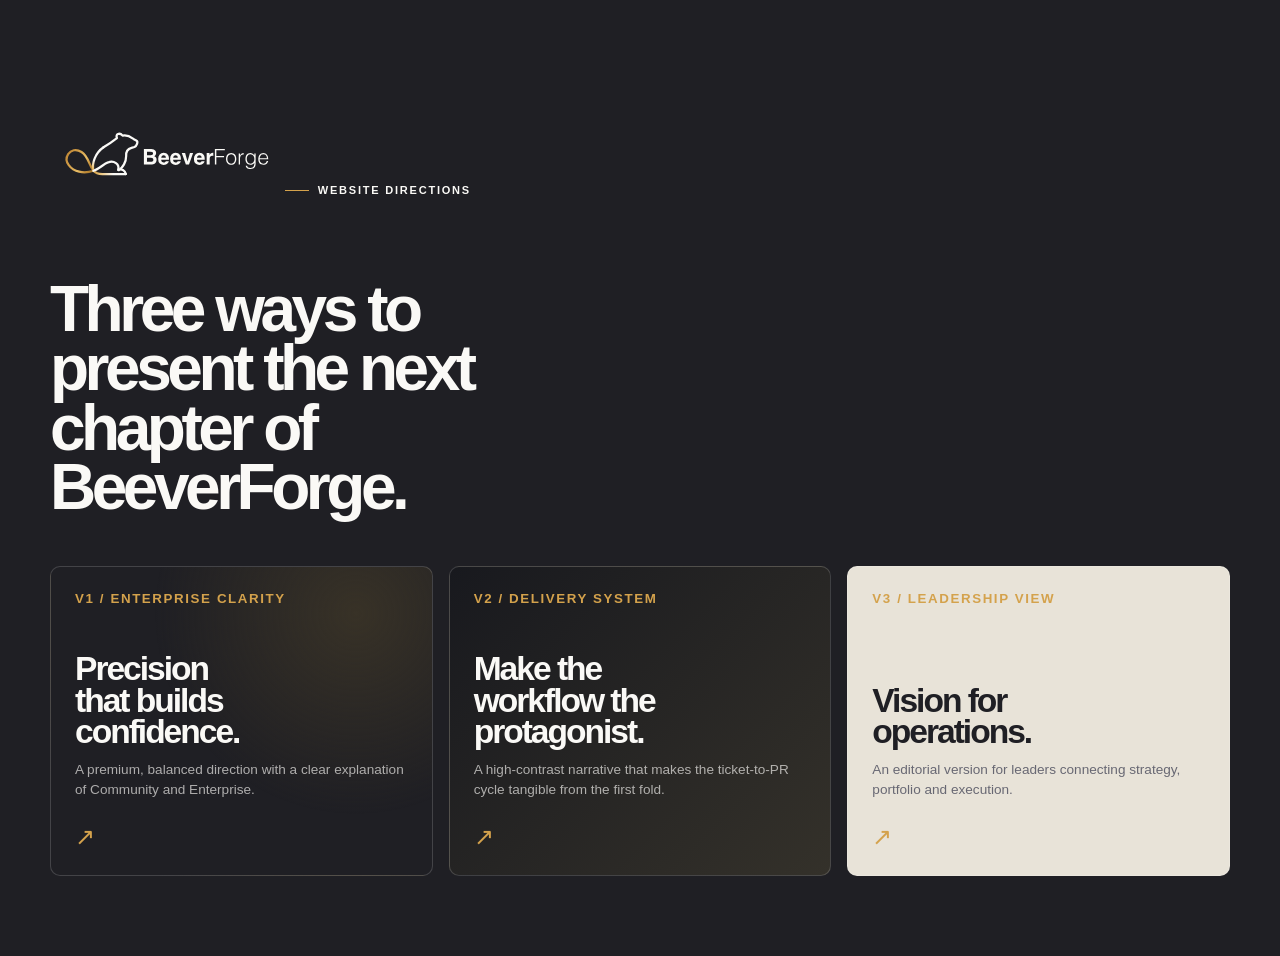
==== index.html @ a79e1b08 "Launch BeeverForge website concepts" ====
<!doctype html>
<html lang="en">
  <head>
    <meta charset="utf-8"><meta name="viewport" content="width=device-width, initial-scale=1">
    <meta name="theme-color" content="#1f1f24"><meta name="description" content="Three website directions for BeeverForge.">
    <meta name="robots" content="noindex,nofollow"><link rel="icon" href="/assets/favicon.svg" type="image/svg+xml"><title>BeeverForge — Website concepts</title><link rel="stylesheet" href="/assets/site.css">
  </head>
  <body class="selector-page"><main class="shell selector-hero"><a class="brand" href="/" aria-label="BeeverForge"><img src="/assets/logo-dark.svg" alt="BeeverForge"></a><p class="eyebrow" style="margin-top:4.5rem">Website directions</p><h1>Three ways to present the next chapter of BeeverForge.</h1><div class="concept-grid"><a class="concept-card one" href="/v1/"><small>V1 / Enterprise clarity</small><h2>Precision that builds confidence.</h2><p>A premium, balanced direction with a clear explanation of Community and Enterprise.</p><span class="card-arrow">↗</span></a><a class="concept-card two" href="/v2/"><small>V2 / Delivery system</small><h2>Make the workflow the protagonist.</h2><p>A high-contrast narrative that makes the ticket-to-PR cycle tangible from the first fold.</p><span class="card-arrow">↗</span></a><a class="concept-card three" href="/v3/"><small>V3 / Leadership view</small><h2>Vision for operations.</h2><p>An editorial version for leaders connecting strategy, portfolio and execution.</p><span class="card-arrow">↗</span></a></div></main></body>
</html>
---- assets/site.css ----
:root {
  --ink: #1f1f24;
  --ink-2: #292a30;
  --paper: #faf9f6;
  --muted: #686873;
  --gold: #d4a24c;
  --gold-bright: #efb84f;
  --line: rgba(31, 31, 36, .13);
  --line-dark: rgba(250, 249, 246, .16);
  --shadow: 0 22px 52px rgba(25, 24, 28, .12);
  --max: 1180px;
}

* { box-sizing: border-box; }
html { scroll-behavior: smooth; }
body {
  margin: 0;
  color: var(--ink);
  background: var(--paper);
  font-family: "Helvetica Neue", Helvetica, Arial, sans-serif;
  -webkit-font-smoothing: antialiased;
}
a { color: inherit; text-decoration: none; }
button { font: inherit; }
img { max-width: 100%; }
.skip { position: fixed; left: 1rem; top: -5rem; z-index: 100; padding: .7rem 1rem; background: var(--paper); color: var(--ink); border-radius: 0 0 .4rem .4rem; }
.skip:focus { top: 0; }
.shell { width: min(var(--max), calc(100% - 48px)); margin: 0 auto; }
.eyebrow { display: inline-flex; align-items: center; gap: .55rem; margin: 0 0 1.15rem; color: currentColor; font-size: .69rem; font-weight: 700; letter-spacing: .16em; line-height: 1.2; text-transform: uppercase; }
.eyebrow::before { width: 24px; height: 1px; background: var(--gold); content: ""; }
.headline { max-width: 13ch; margin: 0; font-size: clamp(2.5rem, 5.6vw, 5.7rem); font-weight: 700; letter-spacing: -.07em; line-height: .92; }
.headline .gold { color: var(--gold); }
.lede { max-width: 59ch; margin: 1.55rem 0 0; color: var(--muted); font-size: clamp(1rem, 1.3vw, 1.15rem); line-height: 1.65; }
.dark .lede, .dark .muted { color: rgba(250,249,246,.68); }
.section { padding: clamp(5rem, 10vw, 9rem) 0; }
.section-head { display: grid; grid-template-columns: minmax(0, .8fr) minmax(260px, .5fr); align-items: end; gap: 2rem; margin-bottom: 3.5rem; }
.section-title { max-width: 14ch; margin: 0; font-size: clamp(2rem, 4vw, 3.7rem); letter-spacing: -.055em; line-height: .99; }
.section-copy { margin: 0; color: var(--muted); font-size: 1.02rem; line-height: 1.6; }
.dark { color: var(--paper); background: var(--ink); }
.button-row { display: flex; flex-wrap: wrap; gap: .8rem; margin-top: 2rem; }
.button { display: inline-flex; align-items: center; justify-content: center; min-height: 48px; padding: .82rem 1.15rem; border: 1px solid transparent; border-radius: 6px; background: var(--gold); color: var(--ink); font-size: .88rem; font-weight: 700; transition: transform .2s ease, background .2s ease; }
.button:hover { background: var(--gold-bright); transform: translateY(-2px); }
.button.secondary { border-color: currentColor; background: transparent; color: inherit; }
.button.secondary:hover { background: rgba(250,249,246,.08); }
.button .arrow { margin-left: .8rem; font-size: 1.18rem; line-height: .8; }
.site-header { position: absolute; top: 0; left: 0; width: 100%; z-index: 10; padding: 1.35rem 0; }
.nav { display: flex; align-items: center; justify-content: space-between; gap: 1rem; }
.brand { display: inline-flex; align-items: center; min-width: 180px; }
.brand img { display: block; width: 188px; height: auto; }
.nav-links { display: flex; align-items: center; gap: 1.5rem; font-size: .83rem; font-weight: 600; }
.nav-links a { opacity: .78; }
.nav-links a:hover { opacity: 1; }
.nav-links .nav-cta { padding: .67rem .9rem; border: 1px solid currentColor; border-radius: 5px; opacity: 1; }
.nav-toggle { display: none; padding: .55rem; border: 0; background: transparent; color: inherit; }
.nav-toggle span { display: block; width: 24px; height: 1px; margin: 5px 0; background: currentColor; }
.footer { padding: 3.2rem 0 2rem; background: #17171b; color: var(--paper); }
.footer-top { display: grid; grid-template-columns: 1.2fr .8fr .8fr; gap: 2rem; padding-bottom: 3rem; border-bottom: 1px solid var(--line-dark); }
.footer .brand img { width: 205px; }
.footer p { max-width: 31ch; color: rgba(250,249,246,.63); font-size: .91rem; line-height: 1.55; }
.footer strong, .footer a { display: block; font-size: .8rem; }
.footer strong { margin-bottom: .85rem; color: var(--gold); letter-spacing: .12em; text-transform: uppercase; }
.footer a { margin-bottom: .6rem; color: rgba(250,249,246,.72); }
.footer-bottom { display: flex; justify-content: space-between; gap: 1rem; padding-top: 1.3rem; color: rgba(250,249,246,.48); font-size: .72rem; }

/* Version 1: an editorial, premium introduction */
.v1-hero { min-height: 760px; padding: 11.7rem 0 5rem; overflow: hidden; background: var(--ink); color: var(--paper); }
.v1-hero-grid { display: grid; grid-template-columns: 1.05fr .95fr; align-items: center; gap: 3rem; }
.v1-hero .lede { max-width: 49ch; }
.v1-hero-art { position: relative; min-height: 410px; }
.v1-orbit { position: absolute; right: -10%; bottom: -28%; width: 460px; height: 460px; border: 1px solid rgba(250,249,246,.16); border-radius: 50%; }
.v1-orbit::before, .v1-orbit::after { position: absolute; border: 1px solid rgba(250,249,246,.12); border-radius: 50%; content: ""; }
.v1-orbit::before { inset: 65px; }
.v1-orbit::after { inset: 138px; }
.v1-beaver { position: absolute; right: 9%; bottom: 0; width: 264px; filter: drop-shadow(0 22px 15px rgba(0,0,0,.24)); }
.v1-hero-card { position: absolute; left: 3%; bottom: 2.2rem; width: 215px; padding: 1rem; border: 1px solid rgba(250,249,246,.21); border-radius: 12px; background: rgba(255,255,255,.06); backdrop-filter: blur(14px); }
.v1-hero-card b { display: block; margin-bottom: .55rem; font-size: .72rem; letter-spacing: .12em; text-transform: uppercase; }
.v1-hero-card span { color: rgba(250,249,246,.69); font-size: .78rem; line-height: 1.45; }
.v1-proof { padding: 1.35rem 0; border-bottom: 1px solid var(--line); background: #f0ede7; }
.v1-proof-inner { display: grid; grid-template-columns: 1fr 1fr 1fr; gap: 2rem; }
.v1-proof span { color: #686873; font-size: .78rem; }
.v1-proof b { display: block; margin-top: .35rem; font-size: .95rem; }
.v1-architecture { display: grid; grid-template-columns: .9fr 1.1fr; gap: 4rem; align-items: center; }
.v1-frame { padding: clamp(1.3rem, 3vw, 2.3rem); border-radius: 14px; background: linear-gradient(145deg, #25262c, #18181c); box-shadow: var(--shadow); }
.v1-frame-head { display: flex; align-items: center; justify-content: space-between; padding-bottom: 1.15rem; border-bottom: 1px solid var(--line-dark); color: var(--paper); font-size: .73rem; }
.v1-dots { display: flex; gap: 5px; }
.v1-dots i { width: 7px; height: 7px; border-radius: 50%; background: #767680; }
.v1-dots i:first-child { background: var(--gold); }
.flow-list { display: grid; gap: .75rem; margin-top: 1.4rem; }
.flow-row { display: grid; grid-template-columns: 31px 1fr auto; gap: .75rem; align-items: center; padding: .8rem .7rem; border: 1px solid rgba(255,255,255,.1); border-radius: 7px; color: var(--paper); }
.flow-row .num { color: var(--gold); font-size: .7rem; font-weight: 700; }
.flow-row b { font-size: .82rem; }
.flow-row em { color: rgba(250,249,246,.55); font-size: .69rem; font-style: normal; }
.v1-notes { display: grid; gap: 1.6rem; }
.v1-note { padding-bottom: 1.5rem; border-bottom: 1px solid var(--line); }
.v1-note:last-child { border: 0; }
.v1-note b { display: block; margin-bottom: .4rem; font-size: 1.18rem; }
.v1-note p { margin: 0; color: var(--muted); font-size: .96rem; line-height: 1.55; }
.plan-grid { display: grid; grid-template-columns: 1fr 1fr; gap: 1rem; }
.plan { min-height: 390px; padding: 2rem; border: 1px solid var(--line); border-radius: 12px; background: var(--paper); }
.plan.enterprise { border-color: var(--gold); background: #f4efe5; }
.plan-label { display: flex; align-items: center; justify-content: space-between; margin-bottom: 4.5rem; color: var(--muted); font-size: .75rem; font-weight: 700; letter-spacing: .13em; text-transform: uppercase; }
.plan-label i { width: 9px; height: 9px; border-radius: 50%; background: var(--gold); }
.plan h3 { margin: 0; font-size: 2rem; letter-spacing: -.06em; }
.plan p { max-width: 33ch; color: var(--muted); font-size: .96rem; line-height: 1.55; }
.feature-list { display: grid; gap: .7rem; margin: 1.7rem 0 0; padding: 0; list-style: none; }
.feature-list li { display: flex; gap: .65rem; font-size: .88rem; line-height: 1.35; }
.feature-list li::before { color: var(--gold); content: "↗"; }

/* Version 2: a high-contrast delivery system */
.v2-page { background: #111216; color: #f7f5f0; }
.v2-page .site-header { background: rgba(17,18,22,.74); backdrop-filter: blur(12px); }
.v2-page .site-header .brand img { width: 180px; }
.v2-page .headline { max-width: 15ch; }
.v2-page .section-copy, .v2-page .lede { color: rgba(247,245,240,.66); }
.v2-hero { min-height: 830px; padding: 10.5rem 0 4rem; background: radial-gradient(circle at 77% 43%, #383227 0, #1a1a1c 26%, #111216 60%); overflow: hidden; }
.v2-hero-grid { display: grid; grid-template-columns: .92fr 1.08fr; align-items: center; gap: 3rem; }
.v2-hero h1 { font-size: clamp(3rem, 6.3vw, 6.6rem); }
.v2-console { position: relative; min-height: 466px; padding: 1rem; border: 1px solid rgba(255,255,255,.16); border-radius: 13px; background: #191a1f; box-shadow: 0 30px 70px rgba(0,0,0,.38); transform: perspective(1000px) rotateY(-6deg) rotateX(3deg); }
.v2-console::before { position: absolute; inset: -1px; border-radius: 13px; background: linear-gradient(135deg, rgba(212,162,76,.65), transparent 24%, transparent 70%, rgba(255,255,255,.18)); pointer-events: none; content: ""; }
.console-top { display: flex; align-items: center; justify-content: space-between; min-height: 36px; padding: 0 .35rem .7rem; border-bottom: 1px solid rgba(255,255,255,.1); color: rgba(247,245,240,.64); font-family: ui-monospace, SFMono-Regular, Menlo, monospace; font-size: .63rem; }
.console-grid { display: grid; grid-template-columns: 1.14fr .86fr; gap: .8rem; margin-top: .85rem; }
.console-ticket, .console-run, .console-review { border: 1px solid rgba(255,255,255,.1); border-radius: 8px; background: rgba(255,255,255,.025); }
.console-ticket { padding: 1.1rem; }
.console-kicker { color: var(--gold); font-size: .62rem; letter-spacing: .13em; text-transform: uppercase; }
.console-ticket h3 { margin: .65rem 0 .65rem; font-size: 1rem; letter-spacing: -.03em; }
.console-ticket p { margin: 0; color: rgba(247,245,240,.57); font-size: .69rem; line-height: 1.5; }
.console-lines { display: grid; gap: .5rem; margin-top: 1.2rem; }
.console-lines i { height: 5px; border-radius: 3px; background: rgba(255,255,255,.11); }
.console-lines i:nth-child(2) { width: 76%; }.console-lines i:nth-child(3) { width: 89%; }.console-lines i:nth-child(4) { width: 58%; }
.console-run { display: grid; gap: .6rem; padding: .85rem; }
.run-step { display: grid; grid-template-columns: 10px 1fr; gap: .55rem; align-items: center; color: rgba(247,245,240,.75); font-size: .66rem; }
.run-step i { width: 8px; height: 8px; border: 1px solid var(--gold); border-radius: 50%; }
.run-step.done i { background: var(--gold); }
.console-review { grid-column: 1 / -1; display: flex; justify-content: space-between; gap: 1rem; padding: .75rem .9rem; font-size: .67rem; }
.console-review b { color: var(--gold); }
.v2-strip { padding: 1.1rem 0; border-top: 1px solid rgba(255,255,255,.14); border-bottom: 1px solid rgba(255,255,255,.14); overflow: hidden; white-space: nowrap; }
.v2-strip-track { display: flex; gap: 3rem; color: rgba(247,245,240,.69); font-size: .75rem; font-weight: 700; letter-spacing: .12em; text-transform: uppercase; }
.v2-strip-track span::before { margin-right: 1rem; color: var(--gold); content: "✦"; }
.v2-flow { background: #f3f0e9; color: var(--ink); }
.v2-flow .section-copy { color: var(--muted); }
.v2-path { display: grid; grid-template-columns: repeat(5, 1fr); gap: .7rem; align-items: stretch; }
.v2-stage { position: relative; min-height: 205px; padding: 1.2rem; border-radius: 10px; background: #fffdf9; box-shadow: 0 10px 25px rgba(32,31,36,.07); }
.v2-stage:not(:last-child)::after { position: absolute; top: 50%; right: -13px; z-index: 2; color: var(--gold); content: "→"; font-size: 1.25rem; }
.stage-no { color: var(--gold); font-size: .7rem; font-weight: 700; letter-spacing: .1em; }
.v2-stage h3 { margin: 2rem 0 .65rem; font-size: 1.1rem; letter-spacing: -.035em; }
.v2-stage p { margin: 0; color: var(--muted); font-size: .78rem; line-height: 1.52; }
.v2-principles { border-top: 1px solid rgba(255,255,255,.15); }
.v2-principle-grid { display: grid; grid-template-columns: repeat(3, 1fr); gap: 1px; border: 1px solid rgba(255,255,255,.15); background: rgba(255,255,255,.15); }
.v2-principle { min-height: 275px; padding: 1.7rem; background: #111216; }
.v2-principle span { display: inline-flex; align-items: center; justify-content: center; width: 34px; height: 34px; border: 1px solid var(--gold); border-radius: 50%; color: var(--gold); font-size: .8rem; }
.v2-principle h3 { margin: 2.6rem 0 .65rem; font-size: 1.35rem; letter-spacing: -.04em; }
.v2-principle p { margin: 0; color: rgba(247,245,240,.62); font-size: .88rem; line-height: 1.55; }
.v2-enterprise { background: linear-gradient(110deg, #d6a651, #efc46f); color: var(--ink); }
.enterprise-block { display: grid; grid-template-columns: .83fr 1.17fr; gap: 3rem; align-items: center; }
.enterprise-block .lede { color: rgba(31,31,36,.72); }
.enterprise-matrix { display: grid; grid-template-columns: 1fr 1fr; gap: 1px; border: 1px solid rgba(31,31,36,.2); background: rgba(31,31,36,.2); }
.enterprise-matrix div { min-height: 120px; padding: 1.1rem; background: rgba(250,249,246,.18); }
.enterprise-matrix b { display: block; margin-bottom: .4rem; font-size: .95rem; }
.enterprise-matrix span { font-size: .77rem; line-height: 1.4; }

/* Version 3: operational leadership and portfolio clarity */
.v3-page { background: #faf9f6; }
.v3-page .site-header { color: var(--ink); }
.v3-page .site-header .brand img { width: 184px; }
.v3-hero { position: relative; min-height: 760px; padding: 12rem 0 4rem; overflow: hidden; background: #e8e3d8; }
.v3-hero::before { position: absolute; top: -340px; right: -210px; width: 750px; height: 750px; border: 1px solid rgba(31,31,36,.13); border-radius: 50%; content: ""; }
.v3-hero::after { position: absolute; top: -170px; right: -40px; width: 430px; height: 430px; border: 1px solid rgba(31,31,36,.14); border-radius: 50%; content: ""; }
.v3-hero-grid { position: relative; z-index: 1; display: grid; grid-template-columns: 1fr .85fr; gap: 4rem; align-items: end; }
.v3-hero h1 { max-width: 12ch; font-size: clamp(3rem, 6vw, 6.2rem); }
.v3-mark { position: relative; min-height: 350px; }
.v3-mark img { position: absolute; right: 4%; bottom: 1rem; width: 335px; opacity: .95; }
.v3-note { position: absolute; bottom: 0; left: 0; width: 200px; padding: 1rem; border-left: 2px solid var(--gold); background: rgba(250,249,246,.72); color: var(--muted); font-size: .77rem; line-height: 1.45; }
.v3-scorebar { display: grid; grid-template-columns: repeat(4, 1fr); gap: 1px; margin-top: 5rem; border: 1px solid var(--line); background: var(--line); }
.score { min-height: 95px; padding: 1.1rem 1.2rem; background: #faf9f6; }
.score b { display: block; font-size: .76rem; letter-spacing: .09em; text-transform: uppercase; }
.score span { display: block; margin-top: .75rem; color: var(--muted); font-size: .76rem; }
.v3-intro { display: grid; grid-template-columns: .82fr 1.18fr; gap: 5rem; align-items: start; }
.v3-side { position: sticky; top: 1.5rem; }
.v3-side h2 { margin: 0; font-size: clamp(2.1rem, 3.8vw, 3.7rem); letter-spacing: -.06em; line-height: .96; }
.v3-tiles { display: grid; gap: 1rem; }
.v3-tile { display: grid; grid-template-columns: 52px 1fr; gap: 1.1rem; padding: 1.45rem 0; border-top: 1px solid var(--line); }
.v3-tile:first-child { border-top-color: var(--gold); }
.tile-index { color: var(--gold); font-size: .77rem; font-weight: 700; letter-spacing: .12em; }
.v3-tile h3 { margin: 0 0 .5rem; font-size: 1.35rem; letter-spacing: -.04em; }
.v3-tile p { margin: 0; color: var(--muted); font-size: .93rem; line-height: 1.55; }
.v3-control { background: #1f1f24; color: var(--paper); }
.v3-control .section-copy { color: rgba(250,249,246,.64); }
.control-layout { display: grid; grid-template-columns: .9fr 1.1fr; gap: 3rem; align-items: center; }
.control-board { padding: 1rem; border: 1px solid rgba(250,249,246,.15); border-radius: 13px; background: #282930; }
.board-header { display: flex; align-items: center; justify-content: space-between; padding: .55rem .55rem 1rem; color: rgba(250,249,246,.64); font-size: .69rem; }
.board-columns { display: grid; grid-template-columns: repeat(3, 1fr); gap: .65rem; }
.board-column { min-height: 215px; padding: .65rem; border-radius: 7px; background: #202126; }
.board-column b { display: block; margin-bottom: .8rem; color: rgba(250,249,246,.62); font-size: .64rem; letter-spacing: .07em; text-transform: uppercase; }
.board-card { margin-bottom: .55rem; padding: .65rem; border-left: 2px solid #777780; border-radius: 4px; background: #303139; font-size: .66rem; line-height: 1.35; }
.board-card.gold { border-left-color: var(--gold); }
.board-card span { display: block; margin-top: .5rem; color: rgba(250,249,246,.55); font-size: .59rem; }
.v3-roadmap { display: grid; grid-template-columns: 1fr 1fr; gap: 1rem; }
.road-card { padding: 1.9rem; border: 1px solid var(--line); border-radius: 10px; }
.road-card.emphasis { border-color: var(--gold); background: #f4efe5; }
.road-card .eyebrow { margin-bottom: 2.5rem; }
.road-card h3 { max-width: 12ch; margin: 0; font-size: 2.1rem; letter-spacing: -.06em; line-height: .98; }
.road-card p { max-width: 34ch; color: var(--muted); font-size: .93rem; line-height: 1.55; }
.road-card ul { display: grid; gap: .65rem; margin: 1.6rem 0 0; padding: 0; list-style: none; }
.road-card li { font-size: .86rem; }
.road-card li::before { margin-right: .55rem; color: var(--gold); content: "—"; }
.concept-nav { position: fixed; right: 18px; bottom: 18px; z-index: 20; display: flex; gap: .4rem; padding: .35rem; border: 1px solid rgba(31,31,36,.15); border-radius: 99px; background: rgba(250,249,246,.92); box-shadow: 0 8px 25px rgba(31,31,36,.14); backdrop-filter: blur(10px); }
.concept-nav a { padding: .42rem .62rem; border-radius: 99px; color: var(--muted); font-size: .68rem; font-weight: 700; }
.concept-nav a.current { background: var(--ink); color: var(--paper); }

/* Landing selector */
.selector-page { min-height: 100vh; background: var(--ink); color: var(--paper); }
.selector-hero { padding: 7rem 0 5rem; }
.selector-hero .brand img { width: 235px; }
.selector-hero h1 { max-width: 15ch; margin: 4rem 0 0; font-size: clamp(2.5rem, 5vw, 5.4rem); letter-spacing: -.07em; line-height: .93; }
.concept-grid { display: grid; grid-template-columns: repeat(3, 1fr); gap: 1rem; margin-top: 3rem; }
.concept-card { position: relative; display: flex; flex-direction: column; min-height: 310px; padding: 1.5rem; overflow: hidden; border: 1px solid rgba(250,249,246,.17); border-radius: 10px; transition: transform .2s ease, border-color .2s ease; }
.concept-card:hover { border-color: var(--gold); transform: translateY(-5px); }
.concept-card small { color: var(--gold); font-weight: 700; letter-spacing: .12em; text-transform: uppercase; }
.concept-card h2 { max-width: 10ch; margin: auto 0 .7rem; font-size: 2.1rem; letter-spacing: -.06em; line-height: .95; }
.concept-card p { margin: 0; color: rgba(250,249,246,.65); font-size: .85rem; line-height: 1.5; }
.concept-card .card-arrow { margin-top: 1.4rem; color: var(--gold); font-size: 1.5rem; }
.concept-card.one { background: radial-gradient(circle at 80% 15%, #383227, transparent 50%); }.concept-card.two { background: linear-gradient(135deg, #18191e, #34312a); }.concept-card.three { color: var(--ink); background: #e8e3d8; }.concept-card.three p { color: var(--muted); }

@media (max-width: 840px) {
  .shell { width: min(var(--max), calc(100% - 32px)); }
  .site-header { padding: 1rem 0; }
  .brand img { width: 164px; }
  .nav-toggle { display: block; }
  .nav-links { position: absolute; top: 100%; right: 16px; left: 16px; display: none; align-items: stretch; flex-direction: column; gap: .2rem; padding: .8rem; border: 1px solid var(--line); border-radius: 8px; background: var(--paper); color: var(--ink); box-shadow: var(--shadow); }
  .nav-links.open { display: flex; }
  .nav-links a { padding: .65rem; }
  .nav-links .nav-cta { border: 0; background: var(--gold); }
  .section-head, .v1-hero-grid, .v1-architecture, .enterprise-block, .control-layout, .v3-hero-grid, .v3-intro { grid-template-columns: 1fr; }
  .section-head { gap: 1.3rem; margin-bottom: 2.4rem; }
  .v1-hero, .v2-hero, .v3-hero { min-height: auto; padding-top: 8.5rem; }
  .v1-hero-art { min-height: 310px; }.v1-beaver { width: 220px; }.v1-orbit { width: 330px; height: 330px; }
  .v1-proof-inner { grid-template-columns: 1fr; gap: .75rem; }
  .plan-grid, .v3-roadmap { grid-template-columns: 1fr; }
  .v2-console { transform: none; }.v2-hero-grid { grid-template-columns: 1fr; }.v2-path { grid-template-columns: 1fr; }.v2-stage { min-height: auto; }.v2-stage:not(:last-child)::after { top: auto; right: auto; bottom: -17px; left: 50%; transform: rotate(90deg); }.v2-principle-grid { grid-template-columns: 1fr; }
  .v3-scorebar { grid-template-columns: 1fr 1fr; margin-top: 3rem; }.v3-mark { min-height: 275px; }.v3-mark img { width: 250px; }.v3-side { position: static; }
  .footer-top { grid-template-columns: 1fr 1fr; }.footer-top > :first-child { grid-column: 1 / -1; }.concept-grid { grid-template-columns: 1fr; }
}
@media (max-width: 520px) {
  .headline { font-size: 2.5rem; }.section { padding: 4.5rem 0; }.button-row { flex-direction: column; }.button { width: 100%; }.v1-hero-card { left: 0; width: 190px; }.console-grid { grid-template-columns: 1fr; }.console-review { grid-column: auto; }.enterprise-matrix, .board-columns { grid-template-columns: 1fr; }.v3-scorebar { grid-template-columns: 1fr; }.v3-mark { min-height: 225px; }.footer-top { grid-template-columns: 1fr; }.footer-top > :first-child { grid-column: auto; }.footer-bottom { flex-direction: column; }.concept-nav { right: 10px; bottom: 10px; }
}
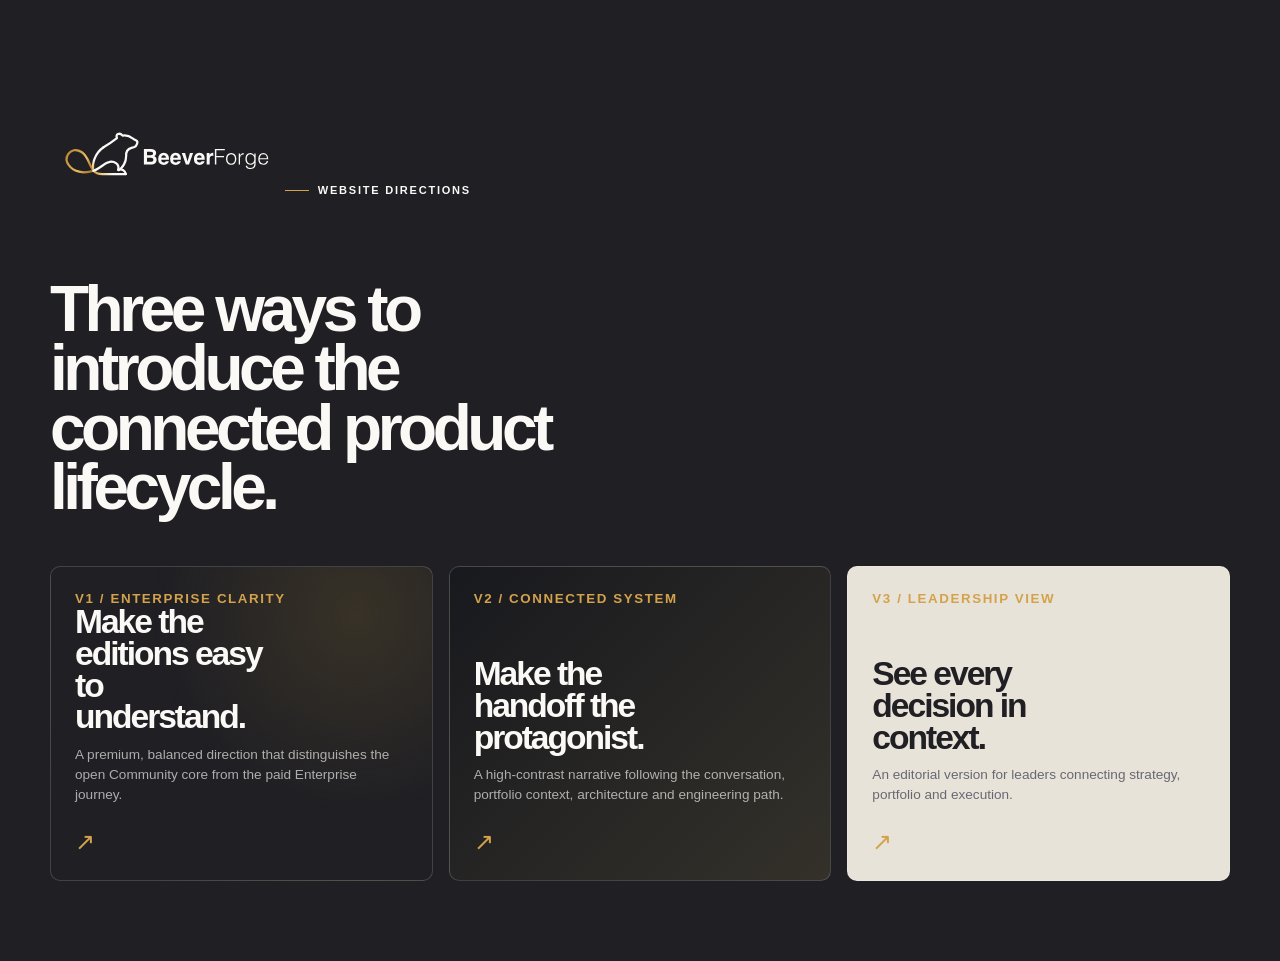
==== commit 441dea83: "Clarify Enterprise journey and add contact form" ====
--- a/index.html
+++ b/index.html
@@ -5,5 +5,5 @@
     <meta name="theme-color" content="#1f1f24"><meta name="description" content="Three website directions for BeeverForge.">
     <meta name="robots" content="noindex,nofollow"><link rel="icon" href="/assets/favicon.svg" type="image/svg+xml"><title>BeeverForge — Website concepts</title><link rel="stylesheet" href="/assets/site.css">
   </head>
-  <body class="selector-page"><main class="shell selector-hero"><a class="brand" href="/" aria-label="BeeverForge"><img src="/assets/logo-dark.svg" alt="BeeverForge"></a><p class="eyebrow" style="margin-top:4.5rem">Website directions</p><h1>Three ways to present the next chapter of BeeverForge.</h1><div class="concept-grid"><a class="concept-card one" href="/v1/"><small>V1 / Enterprise clarity</small><h2>Precision that builds confidence.</h2><p>A premium, balanced direction with a clear explanation of Community and Enterprise.</p><span class="card-arrow">↗</span></a><a class="concept-card two" href="/v2/"><small>V2 / Delivery system</small><h2>Make the workflow the protagonist.</h2><p>A high-contrast narrative that makes the ticket-to-PR cycle tangible from the first fold.</p><span class="card-arrow">↗</span></a><a class="concept-card three" href="/v3/"><small>V3 / Leadership view</small><h2>Vision for operations.</h2><p>An editorial version for leaders connecting strategy, portfolio and execution.</p><span class="card-arrow">↗</span></a></div></main></body>
+  <body class="selector-page"><main class="shell selector-hero"><a class="brand" href="/" aria-label="BeeverForge"><img src="/assets/logo-dark.svg" alt="BeeverForge"></a><p class="eyebrow" style="margin-top:4.5rem">Website directions</p><h1>Three ways to introduce the connected product lifecycle.</h1><div class="concept-grid"><a class="concept-card one" href="/v1/"><small>V1 / Enterprise clarity</small><h2>Make the editions easy to understand.</h2><p>A premium, balanced direction that distinguishes the open Community core from the paid Enterprise journey.</p><span class="card-arrow">↗</span></a><a class="concept-card two" href="/v2/"><small>V2 / Connected system</small><h2>Make the handoff the protagonist.</h2><p>A high-contrast narrative following the conversation, portfolio context, architecture and engineering path.</p><span class="card-arrow">↗</span></a><a class="concept-card three" href="/v3/"><small>V3 / Leadership view</small><h2>See every decision in context.</h2><p>An editorial version for leaders connecting strategy, portfolio and execution.</p><span class="card-arrow">↗</span></a></div></main></body>
 </html>
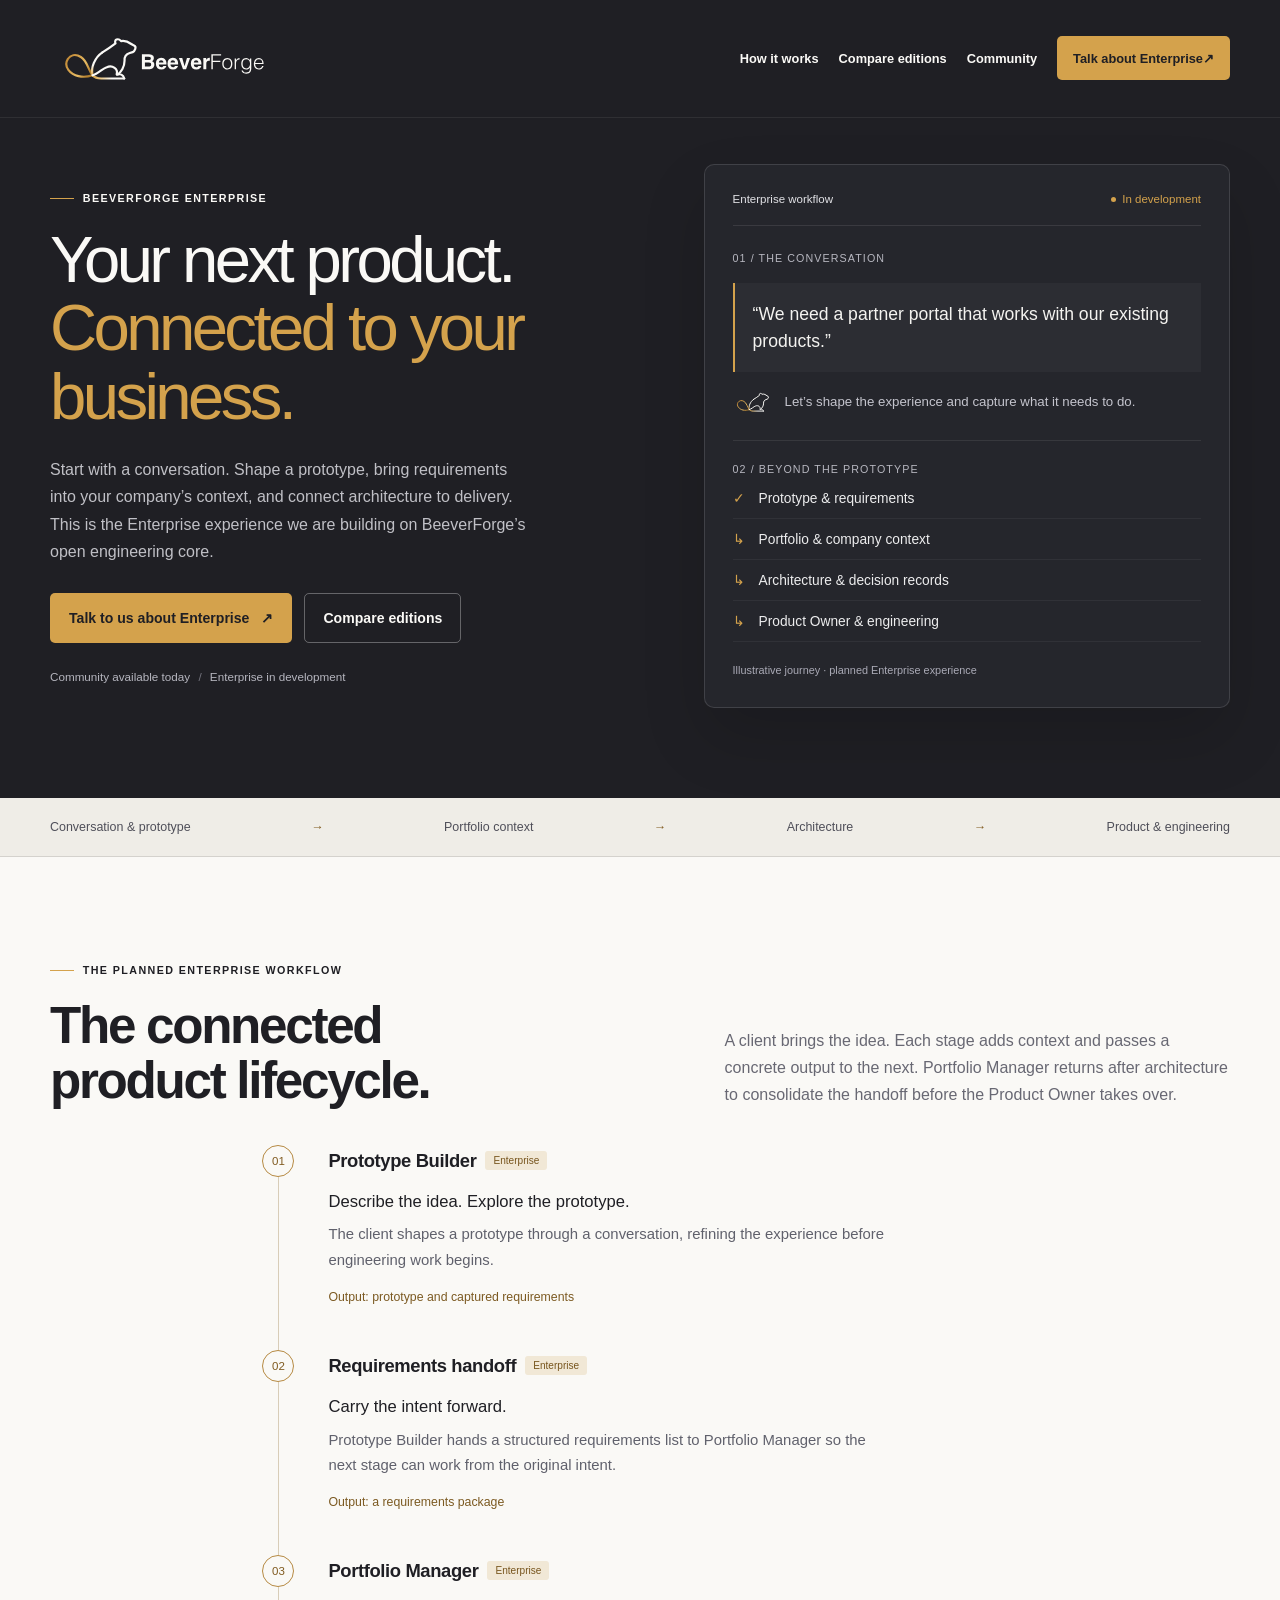
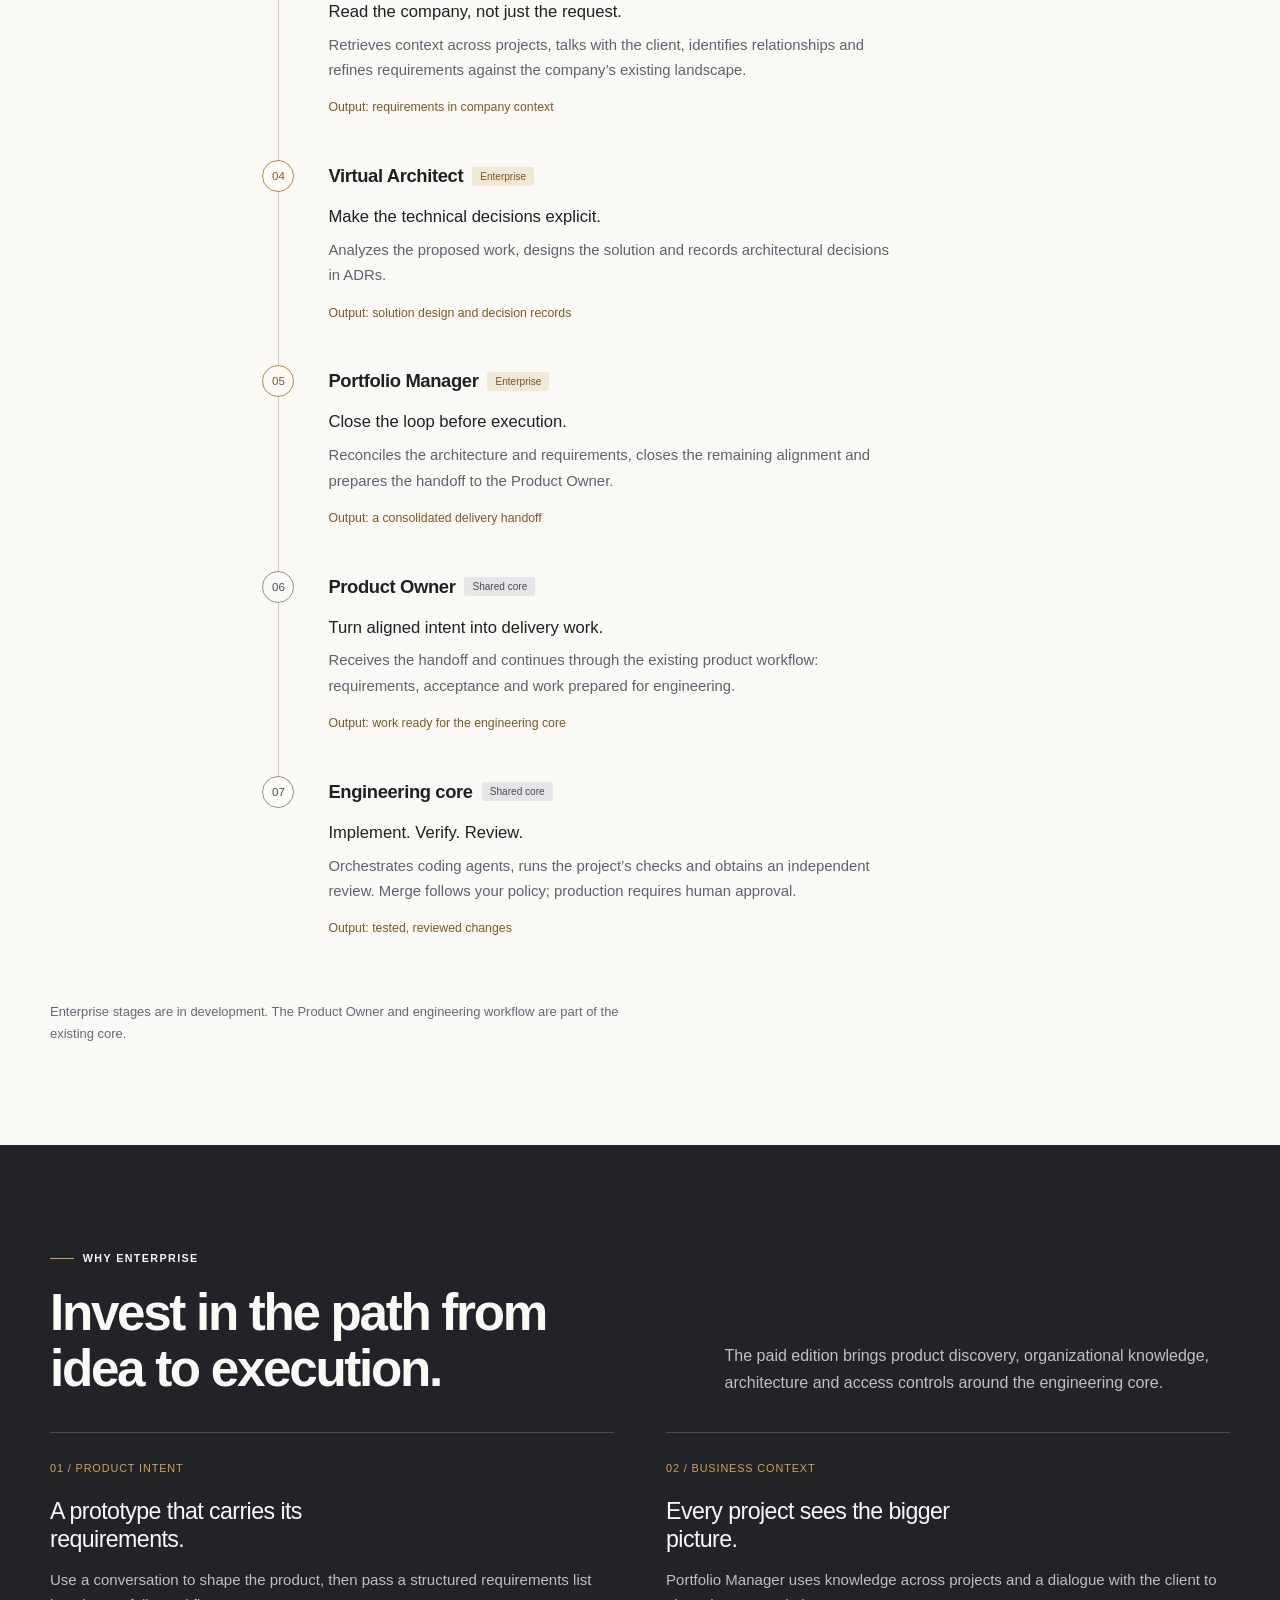
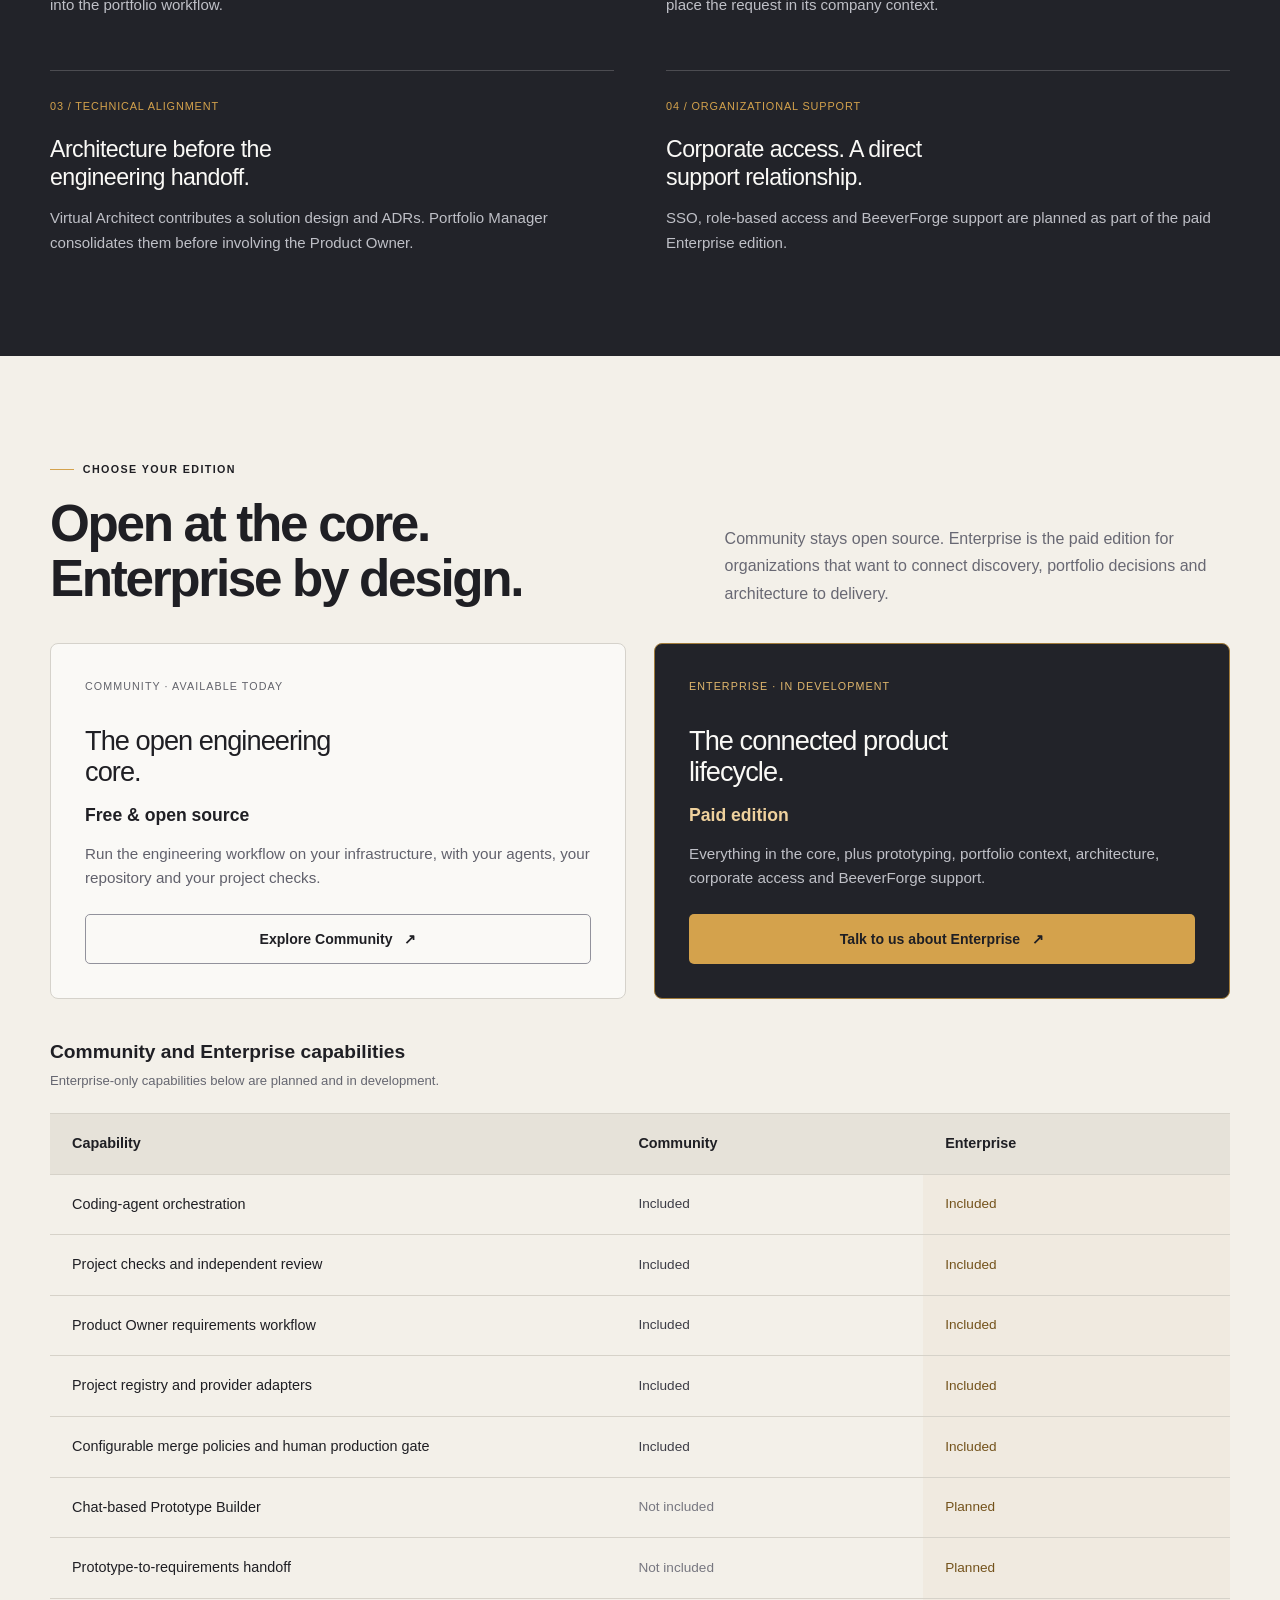
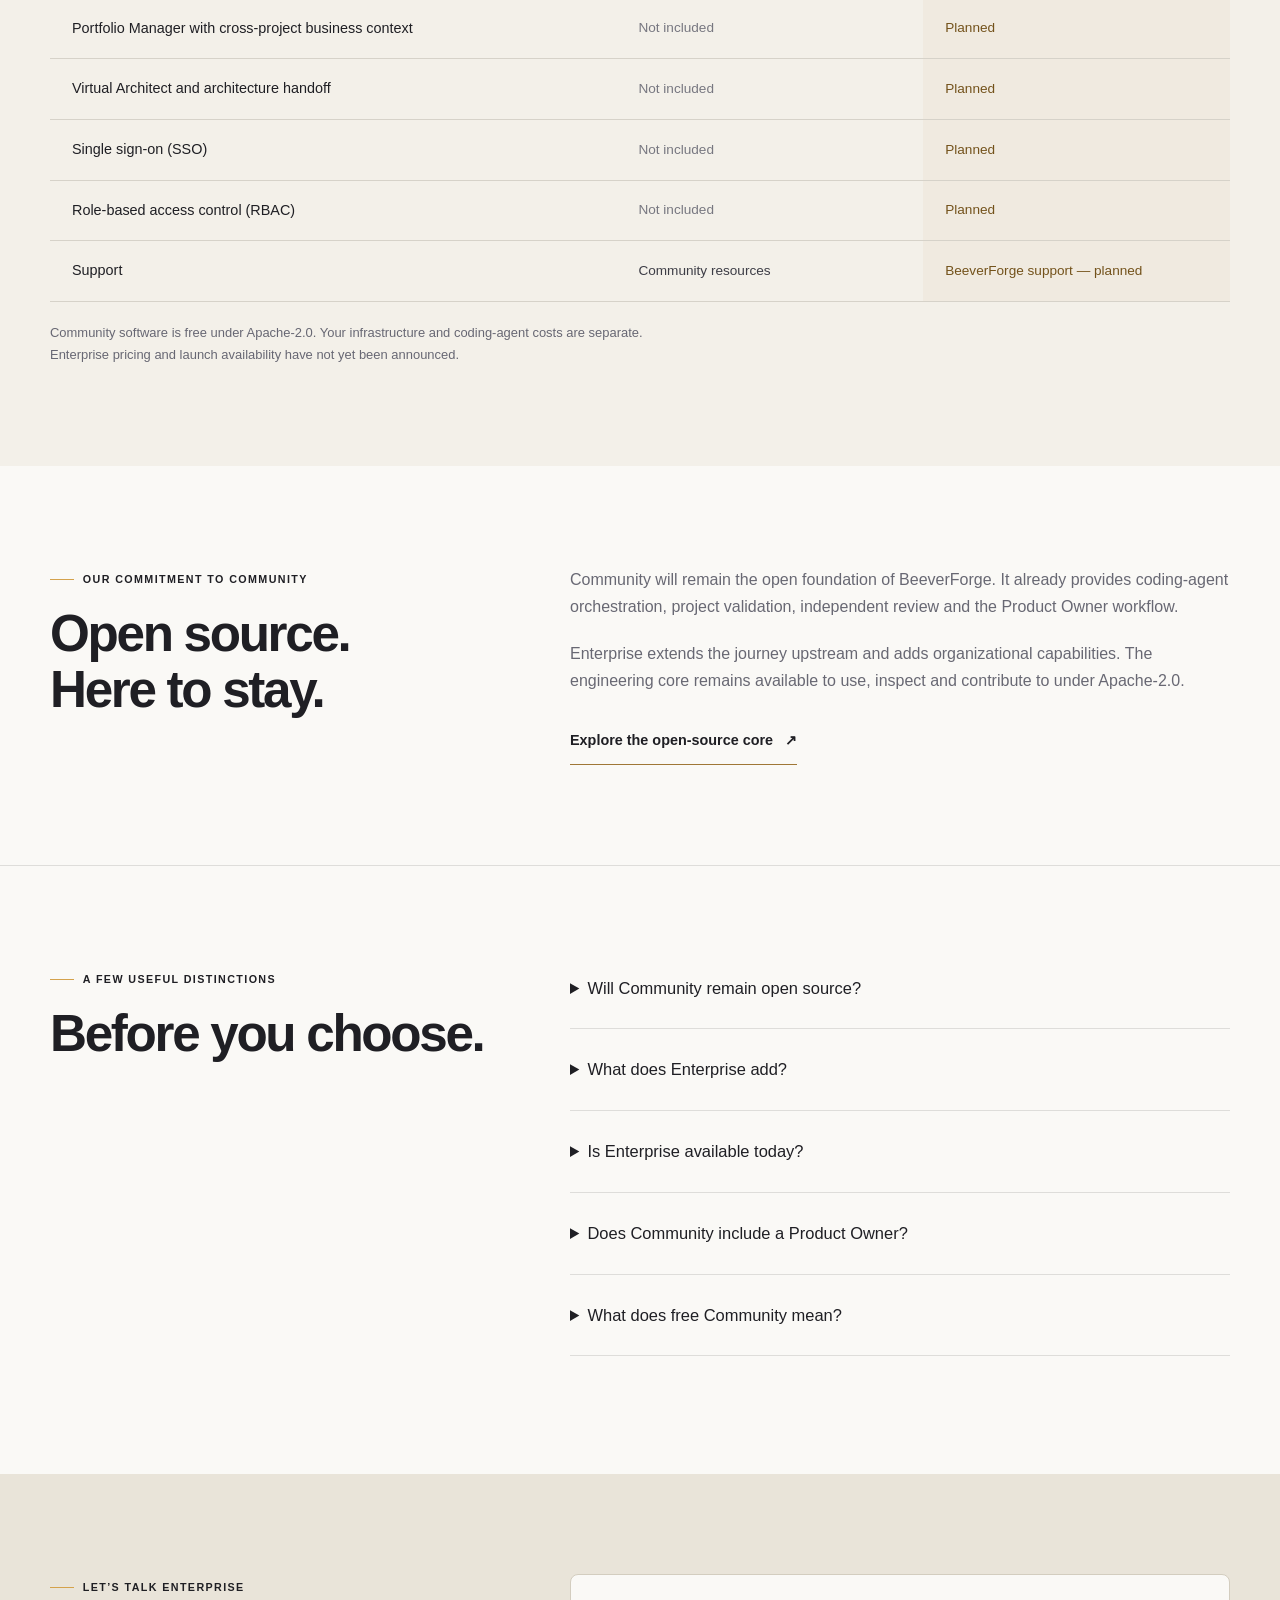
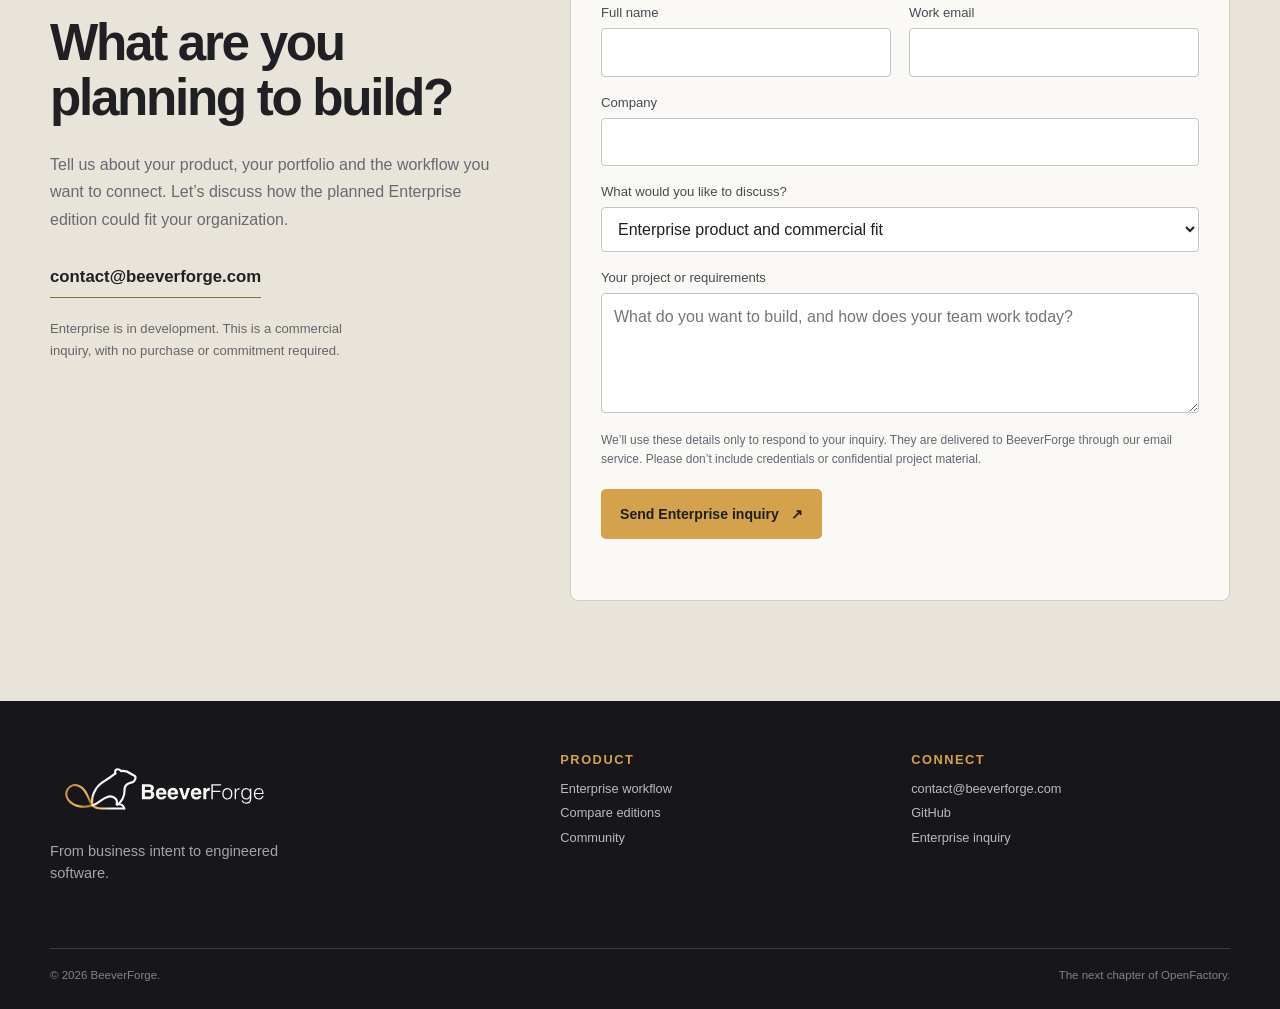
==== commit 0dcdf260: "Make BeeverForge V1 the only homepage" ====
--- a/index.html
+++ b/index.html
@@ -1,9 +1,16 @@
 <!doctype html>
-<html lang="en">
-  <head>
-    <meta charset="utf-8"><meta name="viewport" content="width=device-width, initial-scale=1">
-    <meta name="theme-color" content="#1f1f24"><meta name="description" content="Three website directions for BeeverForge.">
-    <meta name="robots" content="noindex,nofollow"><link rel="icon" href="/assets/favicon.svg" type="image/svg+xml"><title>BeeverForge — Website concepts</title><link rel="stylesheet" href="/assets/site.css">
-  </head>
-  <body class="selector-page"><main class="shell selector-hero"><a class="brand" href="/" aria-label="BeeverForge"><img src="/assets/logo-dark.svg" alt="BeeverForge"></a><p class="eyebrow" style="margin-top:4.5rem">Website directions</p><h1>Three ways to introduce the connected product lifecycle.</h1><div class="concept-grid"><a class="concept-card one" href="/v1/"><small>V1 / Enterprise clarity</small><h2>Make the editions easy to understand.</h2><p>A premium, balanced direction that distinguishes the open Community core from the paid Enterprise journey.</p><span class="card-arrow">↗</span></a><a class="concept-card two" href="/v2/"><small>V2 / Connected system</small><h2>Make the handoff the protagonist.</h2><p>A high-contrast narrative following the conversation, portfolio context, architecture and engineering path.</p><span class="card-arrow">↗</span></a><a class="concept-card three" href="/v3/"><small>V3 / Leadership view</small><h2>See every decision in context.</h2><p>An editorial version for leaders connecting strategy, portfolio and execution.</p><span class="card-arrow">↗</span></a></div></main></body>
-</html>
+<html lang="en"><head>
+<meta charset="utf-8"><meta name="viewport" content="width=device-width,initial-scale=1">
+<title>BeeverForge — From business idea to engineered software</title>
+<meta name="description" content="Explore BeeverForge Community and the planned Enterprise edition: conversational prototyping, portfolio context, architecture, AI engineering and business support.">
+<meta name="theme-color" content="#1f1f24"><meta name="robots" content="index,follow,max-image-preview:large">
+<link rel="canonical" href="https://beeverforge.com/"><link rel="icon" href="/assets/favicon.svg" type="image/svg+xml"><link rel="apple-touch-icon" href="/assets/apple-touch-icon.png"><link rel="manifest" href="/site.webmanifest">
+<meta property="og:type" content="website"><meta property="og:locale" content="en_US"><meta property="og:site_name" content="BeeverForge"><meta property="og:title" content="BeeverForge — From business idea to engineered software"><meta property="og:description" content="An open engineering core. A paid Enterprise edition connecting ideas, prototypes, portfolio context and architecture to delivery. Enterprise is in development."><meta property="og:url" content="https://beeverforge.com/"><meta property="og:image" content="https://beeverforge.com/assets/og-beeverforge.png"><meta property="og:image:width" content="1200"><meta property="og:image:height" content="630"><meta name="twitter:card" content="summary_large_image">
+<link rel="stylesheet" href="/assets/site.css"><link rel="stylesheet" href="/assets/enterprise.css">
+<script type="application/ld+json">{"@context":"https://schema.org","@type":"Organization","name":"BeeverForge","url":"https://beeverforge.com/","logo":"https://beeverforge.com/assets/symbol-light.svg","email":"contact@beeverforge.com","sameAs":["https://github.com/Beever-Forge"]}</script>
+</head><body class="enterprise-site theme-clarity"><a class="skip" href="#content">Skip to content</a><header class="site-header"><div class="shell nav"><a class="brand" href="/" aria-label="BeeverForge home"><img src="/assets/logo-dark.svg" alt="BeeverForge" width="220" height="67"></a><button class="nav-toggle" type="button" aria-label="Open menu" aria-controls="main-nav" aria-expanded="false" data-menu="#main-nav"><span></span><span></span></button><nav class="nav-links" id="main-nav" aria-label="Main navigation"><a href="#workflow">How it works</a><a href="#compare">Compare editions</a><a href="#community">Community</a><a class="nav-cta" href="#contact">Talk about Enterprise <span aria-hidden="true">↗</span></a></nav></div></header><main id="content"><section class="enterprise-hero"><div class="shell hero-grid"><div><p class="eyebrow">BeeverForge Enterprise</p><h1>Your next product.<br><em>Connected to your business.</em></h1><p class="lede">Start with a conversation. Shape a prototype, bring requirements into your company’s context, and connect architecture to delivery. This is the Enterprise experience we are building on BeeverForge’s open engineering core.</p><div class="button-row"><a class="button" href="#contact">Talk to us about Enterprise <span aria-hidden="true">↗</span></a><a class="button secondary" href="#compare">Compare editions</a></div><p class="availability">Community available today <span aria-hidden="true">/</span> Enterprise in development</p></div><figure class="product-story clarity">
+  <figcaption><span>Enterprise workflow</span><span class="status-dot">In development</span></figcaption>
+  <div class="story-conversation"><span class="mini-label">01 / The conversation</span><p>“We need a partner portal that works with our existing products.”</p><div class="chat-answer"><img src="/assets/symbol-dark.svg" alt="" width="40" height="28"><span>Let’s shape the experience and capture what it needs to do.</span></div></div>
+  <div class="story-handoff"><span class="mini-label">02 / Beyond the prototype</span><div class="requirement"><i aria-hidden="true">✓</i> Prototype &amp; requirements</div><div class="requirement"><i aria-hidden="true">↳</i> Portfolio &amp; company context</div><div class="requirement"><i aria-hidden="true">↳</i> Architecture &amp; decision records</div><div class="requirement"><i aria-hidden="true">↳</i> Product Owner &amp; engineering</div></div>
+  <p class="illustration-label">Illustrative journey · planned Enterprise experience</p>
+</figure></div></section><div class="lifecycle-strip"><div class="shell"><span>Conversation &amp; prototype</span><i aria-hidden="true">→</i><span>Portfolio context</span><i aria-hidden="true">→</i><span>Architecture</span><i aria-hidden="true">→</i><span>Product &amp; engineering</span></div></div><section class="section journey-section" id="workflow"><div class="shell"><div class="section-head"><div><p class="eyebrow">The planned Enterprise workflow</p><h2 class="section-title">The connected product lifecycle.</h2></div><p class="section-copy">A client brings the idea. Each stage adds context and passes a concrete output to the next. Portfolio Manager returns after architecture to consolidate the handoff before the Product Owner takes over.</p></div><ol class="journey"><li class="journey-step "><div class="step-rail"><span>01</span></div><div class="step-content"><div class="step-title"><h3>Prototype Builder</h3><span class="edition-tag">Enterprise</span></div><h4>Describe the idea. Explore the prototype.</h4><p>The client shapes a prototype through a conversation, refining the experience before engineering work begins.</p><span class="step-output">Output: prototype and captured requirements</span></div></li><li class="journey-step "><div class="step-rail"><span>02</span></div><div class="step-content"><div class="step-title"><h3>Requirements handoff</h3><span class="edition-tag">Enterprise</span></div><h4>Carry the intent forward.</h4><p>Prototype Builder hands a structured requirements list to Portfolio Manager so the next stage can work from the original intent.</p><span class="step-output">Output: a requirements package</span></div></li><li class="journey-step "><div class="step-rail"><span>03</span></div><div class="step-content"><div class="step-title"><h3>Portfolio Manager</h3><span class="edition-tag">Enterprise</span></div><h4>Read the company, not just the request.</h4><p>Retrieves context across projects, talks with the client, identifies relationships and refines requirements against the company’s existing landscape.</p><span class="step-output">Output: requirements in company context</span></div></li><li class="journey-step "><div class="step-rail"><span>04</span></div><div class="step-content"><div class="step-title"><h3>Virtual Architect</h3><span class="edition-tag">Enterprise</span></div><h4>Make the technical decisions explicit.</h4><p>Analyzes the proposed work, designs the solution and records architectural decisions in ADRs.</p><span class="step-output">Output: solution design and decision records</span></div></li><li class="journey-step "><div class="step-rail"><span>05</span></div><div class="step-content"><div class="step-title"><h3>Portfolio Manager</h3><span class="edition-tag">Enterprise</span></div><h4>Close the loop before execution.</h4><p>Reconciles the architecture and requirements, closes the remaining alignment and prepares the handoff to the Product Owner.</p><span class="step-output">Output: a consolidated delivery handoff</span></div></li><li class="journey-step shared-step"><div class="step-rail"><span>06</span></div><div class="step-content"><div class="step-title"><h3>Product Owner</h3><span class="edition-tag">Shared core</span></div><h4>Turn aligned intent into delivery work.</h4><p>Receives the handoff and continues through the existing product workflow: requirements, acceptance and work prepared for engineering.</p><span class="step-output">Output: work ready for the engineering core</span></div></li><li class="journey-step shared-step"><div class="step-rail"><span>07</span></div><div class="step-content"><div class="step-title"><h3>Engineering core</h3><span class="edition-tag">Shared core</span></div><h4>Implement. Verify. Review.</h4><p>Orchestrates coding agents, runs the project’s checks and obtains an independent review. Merge follows your policy; production requires human approval.</p><span class="step-output">Output: tested, reviewed changes</span></div></li></ol><p class="workflow-note">Enterprise stages are in development. The Product Owner and engineering workflow are part of the existing core.</p></div></section><section class="section value-section" id="enterprise"><div class="shell"><div class="section-head"><div><p class="eyebrow">Why Enterprise</p><h2 class="section-title">Invest in the path from idea to execution.</h2></div><p class="section-copy">The paid edition brings product discovery, organizational knowledge, architecture and access controls around the engineering core.</p></div><div class="value-grid"><article><span>01 / Product intent</span><h3>A prototype that carries its requirements.</h3><p>Use a conversation to shape the product, then pass a structured requirements list into the portfolio workflow.</p></article><article><span>02 / Business context</span><h3>Every project sees the bigger picture.</h3><p>Portfolio Manager uses knowledge across projects and a dialogue with the client to place the request in its company context.</p></article><article><span>03 / Technical alignment</span><h3>Architecture before the engineering handoff.</h3><p>Virtual Architect contributes a solution design and ADRs. Portfolio Manager consolidates them before involving the Product Owner.</p></article><article><span>04 / Organizational support</span><h3>Corporate access. A direct support relationship.</h3><p>SSO, role-based access and BeeverForge support are planned as part of the paid Enterprise edition.</p></article></div></div></section><section class="section comparison-section" id="compare"><div class="shell"><div class="section-head"><div><p class="eyebrow">Choose your edition</p><h2 class="section-title">Open at the core.<br>Enterprise by design.</h2></div><p class="section-copy">Community stays open source. Enterprise is the paid edition for organizations that want to connect discovery, portfolio decisions and architecture to delivery.</p></div><div class="edition-cards"><article class="edition-card"><span class="mini-label">Community · available today</span><h3>The open engineering core.</h3><p class="edition-price">Free &amp; open source</p><p>Run the engineering workflow on your infrastructure, with your agents, your repository and your project checks.</p><a class="button secondary" href="https://github.com/Open-Factory-Digital/openfactory-core">Explore Community <span aria-hidden="true">↗</span></a></article><article class="edition-card featured"><span class="mini-label">Enterprise · in development</span><h3>The connected product lifecycle.</h3><p class="edition-price">Paid edition</p><p>Everything in the core, plus prototyping, portfolio context, architecture, corporate access and BeeverForge support.</p><a class="button" href="#contact">Talk to us about Enterprise <span aria-hidden="true">↗</span></a></article></div><table class="comparison-table"><caption>Community and Enterprise capabilities <small>Enterprise-only capabilities below are planned and in development.</small></caption><thead><tr><th scope="col">Capability</th><th scope="col">Community</th><th scope="col">Enterprise</th></tr></thead><tbody><tr><th scope="row">Coding-agent orchestration</th><td data-edition="Community" class="">Included</td><td data-edition="Enterprise">Included</td></tr><tr><th scope="row">Project checks and independent review</th><td data-edition="Community" class="">Included</td><td data-edition="Enterprise">Included</td></tr><tr><th scope="row">Product Owner requirements workflow</th><td data-edition="Community" class="">Included</td><td data-edition="Enterprise">Included</td></tr><tr><th scope="row">Project registry and provider adapters</th><td data-edition="Community" class="">Included</td><td data-edition="Enterprise">Included</td></tr><tr><th scope="row">Configurable merge policies and human production gate</th><td data-edition="Community" class="">Included</td><td data-edition="Enterprise">Included</td></tr><tr><th scope="row">Chat-based Prototype Builder</th><td data-edition="Community" class="not-included">Not included</td><td data-edition="Enterprise">Planned</td></tr><tr><th scope="row">Prototype-to-requirements handoff</th><td data-edition="Community" class="not-included">Not included</td><td data-edition="Enterprise">Planned</td></tr><tr><th scope="row">Portfolio Manager with cross-project business context</th><td data-edition="Community" class="not-included">Not included</td><td data-edition="Enterprise">Planned</td></tr><tr><th scope="row">Virtual Architect and architecture handoff</th><td data-edition="Community" class="not-included">Not included</td><td data-edition="Enterprise">Planned</td></tr><tr><th scope="row">Single sign-on (SSO)</th><td data-edition="Community" class="not-included">Not included</td><td data-edition="Enterprise">Planned</td></tr><tr><th scope="row">Role-based access control (RBAC)</th><td data-edition="Community" class="not-included">Not included</td><td data-edition="Enterprise">Planned</td></tr><tr><th scope="row">Support</th><td data-edition="Community" class="">Community resources</td><td data-edition="Enterprise">BeeverForge support — planned</td></tr></tbody></table><p class="comparison-note">Community software is free under Apache-2.0. Your infrastructure and coding-agent costs are separate. Enterprise pricing and launch availability have not yet been announced.</p></div></section><section class="section community-section" id="community"><div class="shell community-layout"><div><p class="eyebrow">Our commitment to Community</p><h2 class="section-title">Open source.<br>Here to stay.</h2></div><div><p class="section-copy">Community will remain the open foundation of BeeverForge. It already provides coding-agent orchestration, project validation, independent review and the Product Owner workflow.</p><p class="section-copy">Enterprise extends the journey upstream and adds organizational capabilities. The engineering core remains available to use, inspect and contribute to under Apache-2.0.</p><a class="text-link" href="https://github.com/Open-Factory-Digital/openfactory-core">Explore the open-source core <span aria-hidden="true">↗</span></a></div></div></section><section class="section faq-section" id="questions"><div class="shell faq-layout"><div><p class="eyebrow">A few useful distinctions</p><h2 class="section-title">Before you choose.</h2></div><div><details><summary>Will Community remain open source?</summary><p>Yes. Community will remain available as the open-source foundation of BeeverForge. Its Apache-2.0 engineering core is available today; Enterprise is a paid edition built around that foundation.</p></details><details><summary>What does Enterprise add?</summary><p>The planned Enterprise edition adds conversational prototyping, a structured requirements handoff, Portfolio Manager, Virtual Architect, SSO, RBAC and BeeverForge support. It connects the work before engineering with the core delivery workflow.</p></details><details><summary>Is Enterprise available today?</summary><p>Enterprise is in development. The workflow shown here describes the planned product experience. Contact us to discuss your use case, requirements and commercial interest. Pricing and launch availability have not yet been announced.</p></details><details><summary>Does Community include a Product Owner?</summary><p>Yes. The existing core includes a Product Owner requirements workflow. Enterprise adds the upstream prototype, portfolio and architecture process that hands work to that Product Owner.</p></details><details><summary>What does free Community mean?</summary><p>The Community core is licensed under Apache-2.0. You operate it on your infrastructure and use your own coding agents and credentials. Infrastructure and model-provider costs are separate.</p></details></div></div></section><section class="section contact-section" id="contact"><div class="shell contact-layout"><div><p class="eyebrow">Let’s talk Enterprise</p><h2 class="section-title">What are you planning to build?</h2><p class="section-copy">Tell us about your product, your portfolio and the workflow you want to connect. Let’s discuss how the planned Enterprise edition could fit your organization.</p><a class="contact-email" href="mailto:contact@beeverforge.com">contact@beeverforge.com</a><p class="contact-note">Enterprise is in development. This is a commercial inquiry, with no purchase or commitment required.</p></div><form class="inquiry-form" data-inquiry-form data-endpoint="https://beeverforge-contact.80-pereira.workers.dev/contact" data-source="v1"><div class="form-trap" aria-hidden="true"><label>Leave this field empty<input name="website" tabindex="-1" autocomplete="off"></label></div><div class="form-pair"><label for="v1-name">Full name<input id="v1-name" name="name" autocomplete="name" maxlength="120" required></label><label for="v1-email">Work email<input id="v1-email" name="email" type="email" autocomplete="email" maxlength="254" required></label></div><label for="v1-company">Company<input id="v1-company" name="company" autocomplete="organization" maxlength="160" required></label><label for="v1-interest">What would you like to discuss?<select id="v1-interest" name="interest"><option>Enterprise product and commercial fit</option><option>Prototype Builder</option><option>Portfolio Manager and Virtual Architect</option><option>SSO, RBAC and support</option></select></label><label for="v1-message">Your project or requirements<textarea id="v1-message" name="message" rows="4" minlength="10" maxlength="5000" placeholder="What do you want to build, and how does your team work today?" required></textarea></label><p class="form-privacy">We’ll use these details only to respond to your inquiry. They are delivered to BeeverForge through our email service. Please don’t include credentials or confidential project material.</p><button class="button" type="submit">Send Enterprise inquiry <span aria-hidden="true">↗</span></button><p class="form-status" role="status" aria-live="polite"></p></form></div></section></main><footer class="footer"><div class="shell footer-top"><div><a class="brand" href="/"><img src="/assets/logo-dark.svg" alt="BeeverForge" width="220" height="67"></a><p>From business intent to engineered software.</p></div><div><strong>Product</strong><a href="#workflow">Enterprise workflow</a><a href="#compare">Compare editions</a><a href="#community">Community</a></div><div><strong>Connect</strong><a href="mailto:contact@beeverforge.com">contact@beeverforge.com</a><a href="https://github.com/Beever-Forge">GitHub</a><a href="#contact">Enterprise inquiry</a></div></div><div class="shell footer-bottom"><span>© <span data-year>2026</span> BeeverForge.</span><span>The next chapter of OpenFactory.</span></div></footer><script src="/assets/site.js" defer></script></body></html>
--- a/assets/enterprise.css
+++ b/assets/enterprise.css
@@ -0,0 +1,118 @@
+/* Mobile is the base layout; wider screens add columns and breathing room. */
+.enterprise-site { --subtle: #b5b5bd; --accent-ink:#805b20; }
+.enterprise-site * { min-width: 0; }
+.enterprise-site .shell { width:min(1180px,calc(100% - 40px)); }
+.enterprise-site a:focus-visible,.enterprise-site button:focus-visible,.enterprise-site summary:focus-visible { outline:3px solid var(--gold); outline-offset:5px; }
+.enterprise-site .site-header { color:var(--paper); border-bottom:1px solid #ffffff12; }
+.enterprise-site .brand img { width:210px; height:auto; }
+.enterprise-site .nav-toggle { display:block; min-height:44px; min-width:44px; }
+.enterprise-site .nav-links { display:none; position:absolute; top:100%; left:20px; right:20px; padding:16px; flex-direction:column; align-items:stretch; gap:4px; background:var(--paper); color:var(--ink); border:1px solid var(--line); border-radius:8px; box-shadow:var(--shadow); }
+.enterprise-site .nav-links.open { display:flex; }
+.enterprise-site .nav-links a { display:flex; align-items:center; min-height:44px; padding:10px; opacity:1; }
+.enterprise-site .nav-cta { background:var(--gold); border:0; color:var(--ink); }
+.enterprise-site .button { gap:12px; min-height:50px; border-radius:5px; padding:14px 18px; font-weight:600; }
+.enterprise-site .button-row { flex-direction:column; align-items:stretch; gap:12px; margin-top:28px; }
+.enterprise-site .button.secondary { border-color:#ffffff50; }
+.enterprise-site .section { padding:72px 0; }
+.enterprise-site .section-head { grid-template-columns:1fr; gap:22px; margin-bottom:36px; }
+.enterprise-site .section-title { max-width:18ch; font-size:clamp(2rem,4vw,3.4rem); line-height:1.08; letter-spacing:-.045em; }
+.enterprise-site .section-copy { font-size:1rem; line-height:1.7; }
+.enterprise-site .eyebrow { font-size:.67rem; letter-spacing:.13em; line-height:1.6; }
+.enterprise-hero { padding:142px 0 56px; background:#1f1f24; color:var(--paper); }
+.hero-grid { display:grid; gap:40px; align-items:center; }
+.enterprise-hero h1 { margin:0; font-size:clamp(2.5rem,5.1vw,4.7rem); line-height:1.05; letter-spacing:-.055em; font-weight:500; }
+.enterprise-hero h1 em { color:var(--gold); font-style:normal; }
+.enterprise-hero .lede { color:#c0c0c6; font-size:1rem; max-width:54ch; line-height:1.7; }
+.availability { margin:23px 0 0; font-size:.73rem; color:#b6b6bf; line-height:1.8; }
+.availability span { color:#74747e; margin:0 5px; }
+.product-story { margin:0; padding:22px; background:#25262c; border:1px solid #ffffff20; border-radius:10px; box-shadow:0 30px 65px #00000024; }
+.product-story figcaption { display:flex; flex-wrap:wrap; justify-content:space-between; gap:10px; padding-bottom:20px; border-bottom:1px solid #ffffff18; font-size:.72rem; color:#e2e2e6; }
+.status-dot { color:var(--gold); }
+.status-dot::before { content:''; display:inline-block; margin-right:6px; width:5px; height:5px; background:var(--gold); border-radius:100%; vertical-align:middle; }
+.mini-label { display:block; font-size:.67rem; letter-spacing:.1em; text-transform:uppercase; line-height:1.6; }
+.story-conversation { padding:24px 0; }
+.story-conversation .mini-label,.story-handoff .mini-label { color:#b7b7c0; }
+.story-conversation > p { margin:16px 0; padding:18px; background:#ffffff08; border-left:2px solid var(--gold); color:#f4f3f0; font-size:1.1rem; line-height:1.5; }
+.chat-answer { display:flex; align-items:center; gap:12px; color:#c4c4cd; font-size:.83rem; line-height:1.6; }
+.chat-answer img { flex-shrink:0; }
+.story-handoff { border-top:1px solid #ffffff15; padding-top:20px; }
+.requirement { display:flex; align-items:center; gap:14px; padding:12px 0; color:#ededee; border-bottom:1px solid #ffffff0d; font-size:.86rem; }
+.requirement i { font-style:normal; color:var(--gold); }
+.illustration-label { margin:20px 0 0; color:#aaaab6; font-size:.68rem; line-height:1.6; }
+.lifecycle-strip { padding:22px 0; background:#efede7; border-bottom:1px solid var(--line); }
+.lifecycle-strip .shell { display:grid; grid-template-columns:1fr auto; gap:12px; color:#4f4f59; font-size:.78rem; }
+.lifecycle-strip i { color:var(--accent-ink); font-style:normal; transform:rotate(90deg); }
+.journey-section { background:var(--paper); color:var(--ink); }
+.journey { padding:0; margin:0; list-style:none; }
+.journey-step { display:grid; grid-template-columns:34px minmax(0,1fr); gap:16px; }
+.step-rail { position:relative; }
+.step-rail span { display:grid; place-items:center; width:32px; height:32px; border:1px solid #b68a43; border-radius:50%; color:var(--accent-ink); font-size:.72rem; background:var(--paper); position:relative; z-index:1; }
+.journey-step:not(:last-child) .step-rail::after { content:''; position:absolute; width:1px; top:32px; bottom:0; left:16px; background:#d8cdb8; }
+.step-content { padding:0 0 32px; }
+.step-title { display:flex; flex-wrap:wrap; gap:9px; align-items:center; }
+.step-title h3 { margin:5px 0; font-size:1.15rem; letter-spacing:-.02em; font-weight:600; }
+.edition-tag { font-size:.63rem; padding:4px 8px; background:#f1e8d6; color:#77551d; border-radius:3px; }
+.shared-step .edition-tag { background:#e5e6e8; color:#484951; }
+.shared-step .step-rail span { border-color:#8f9098; color:#4f5059; }
+.step-content h4 { margin:13px 0 8px; font-weight:500; font-size:1.04rem; line-height:1.5; }
+.step-content p { max-width:68ch; margin:0; color:#60616c; font-size:.93rem; line-height:1.7; }
+.step-output { display:block; margin-top:15px; color:#7c5a22; font-size:.77rem; line-height:1.6; }
+.workflow-note,.comparison-note { margin:20px 0 0; font-size:.81rem; color:#676773; line-height:1.7; max-width:85ch; }
+.value-section { background:#222329; color:var(--paper); }
+.value-section .section-copy { color:#bfc0c7; }
+.value-grid { display:grid; gap:28px; }
+.value-grid article { border-top:1px solid #ffffff30; padding:25px 0 0; }
+.value-grid article > span { font-size:.68rem; color:var(--gold); letter-spacing:.08em; text-transform:uppercase; }
+.value-grid h3 { max-width:24ch; margin:22px 0 13px; font-size:1.45rem; font-weight:500; line-height:1.2; letter-spacing:-.025em; }
+.value-grid p { color:#bfc0c7; line-height:1.7; margin:0; font-size:.94rem; }
+.comparison-section { background:#f3f0e9; color:var(--ink); }
+.edition-cards { display:grid; gap:16px; margin-bottom:42px; }
+.edition-card { display:flex; flex-direction:column; padding:26px; border:1px solid #d5d2cb; background:var(--paper); border-radius:8px; }
+.edition-card .mini-label { color:#62636b; }
+.edition-card h3 { margin:30px 0 14px; max-width:20ch; font-weight:500; font-size:1.7rem; letter-spacing:-.035em; line-height:1.15; }
+.edition-card .edition-price { font-size:1.1rem; color:var(--ink); font-weight:600; margin:0 0 12px; }
+.edition-card p { margin:0 0 24px; color:#61616c; line-height:1.6; font-size:.95rem; }
+.edition-card .button { margin-top:auto; align-self:stretch; }
+.edition-card .button.secondary { border-color:#92929c; }
+.edition-card.featured { background:#222329; color:var(--paper); border-color:#a17b3a; }
+.featured .mini-label { color:#e1b76d; }.featured p { color:#bfc0c7; }.featured .edition-price { color:#efd19d; }
+.comparison-table { border-collapse:collapse; width:100%; }
+.comparison-table caption { text-align:left; font-weight:600; font-size:1.2rem; padding:0 0 22px; }
+.comparison-table caption small { display:block; margin-top:8px; color:#656670; font-size:.82rem; font-weight:400; line-height:1.5; }
+.comparison-table thead { display:none; }
+.comparison-table tbody { display:block; }
+.comparison-table tr { display:grid; grid-template-columns:1fr 1fr; gap:0 16px; border-top:1px solid #d6d2c9; padding:20px 0; }
+.comparison-table th { text-align:left; font-weight:500; font-size:.9rem; line-height:1.5; }
+.comparison-table tbody th { grid-column:1/-1; margin-bottom:12px; }
+.comparison-table td { font-size:.85rem; color:#3d3d46; line-height:1.5; }
+.comparison-table td::before { content:attr(data-edition); display:block; color:#6a6b73; font-size:.67rem; font-weight:500; margin-bottom:6px; text-transform:uppercase; letter-spacing:.07em; }
+.comparison-table td:last-child { color:#73521b; }.comparison-table .not-included { color:#777780; }
+.community-section { border-bottom:1px solid var(--line); background:var(--paper); color:var(--ink); }
+.community-layout,.faq-layout,.contact-layout { display:grid; gap:32px; }
+.community-layout .section-copy + p { margin-top:20px; }
+.text-link { display:inline-flex; align-items:center; gap:12px; min-height:48px; margin-top:22px; font-weight:600; font-size:.9rem; border-bottom:1px solid #9f7736; }
+.faq-section { background:var(--paper); color:var(--ink); }
+.faq-section details { border-bottom:1px solid var(--line); padding:0 0 18px; margin-bottom:18px; }
+.faq-section summary { padding:10px 0; cursor:pointer; font-weight:500; font-size:1.03rem; line-height:1.5; }
+.faq-section details p { color:#62636b; line-height:1.7; font-size:.93rem; margin:12px 0; }
+.contact-section { background:#e9e4d9; color:var(--ink); }
+.contact-layout .section-copy { margin-top:26px; }
+.contact-email { display:inline-block; font-weight:600; font-size:1.05rem; margin-top:24px; padding:10px 0; border-bottom:1px solid #887044; }
+.contact-note { color:#66636a; font-size:.82rem; line-height:1.7; margin-top:20px; max-width:46ch; }
+.inquiry-form { background:var(--paper); border:1px solid #d3cdbf; border-radius:8px; padding:22px; }
+.inquiry-form label { display:grid; gap:8px; margin-bottom:18px; font-size:.82rem; color:#484952; font-weight:500; }
+.inquiry-form input,.inquiry-form textarea,.inquiry-form select { width:100%; border:1px solid #c5c4c4; border-radius:4px; padding:12px; font:inherit; font-size:16px; background:#fff; color:var(--ink); line-height:1.4; }
+.inquiry-form input:focus,.inquiry-form textarea:focus,.inquiry-form select:focus { outline:2px solid #9a702d; outline-offset:2px; }
+.inquiry-form textarea { resize:vertical; min-height:120px; }.inquiry-form .form-trap { display:none; }
+.form-privacy { color:#666672; font-size:.75rem; line-height:1.6; margin:0 0 20px; }
+.inquiry-form .button { width:100%; }.inquiry-form .button:disabled { cursor:wait; opacity:.7; }.form-status { min-height:1.5em; margin:10px 0 0; font-size:.85rem; line-height:1.5; }.form-status[data-state="error"] { color:#9a322a; }.form-status[data-state="pending"] { color:#6e511d; }
+.form-pair { display:grid; }
+.enterprise-site .footer { padding-bottom:28px; }
+.version-links { display:flex; gap:8px; }.version-links a { display:grid; place-items:center; min-width:44px; min-height:44px; border:1px solid #ffffff22; border-radius:4px; }.version-links a[aria-current] { border-color:var(--gold); color:var(--gold); }
+.theme-system .enterprise-hero { background:#111216; }.theme-system .product-story { border-color:#c99b4a66; background:#1d1e24; }.theme-system .journey-section { background:#111216; color:var(--paper); }.theme-system .journey-section .section-copy,.theme-system .step-content p,.theme-system .workflow-note { color:#bcbcc6; }.theme-system .step-rail span { background:#111216; color:var(--gold); }.theme-system .step-content { border-bottom:1px solid #ffffff19; margin-bottom:24px; }.theme-system .step-output { color:#d9b16a; }.theme-system .edition-tag { background:#d4a24c22; color:#e0b96e; }.theme-system .shared-step .edition-tag { color:#c6c7cf; background:#ffffff12; }.theme-system .value-section { background:#2b2b30; }
+.theme-leadership .site-header { color:var(--ink); border-color:var(--line); }.theme-leadership .enterprise-hero { background:#e8e3d8; color:var(--ink); }.theme-leadership .enterprise-hero h1 em { color:#866128; }.theme-leadership .enterprise-hero .lede,.theme-leadership .availability { color:#585962; }.theme-leadership .enterprise-hero .button.secondary { border-color:#8c8b8a; }.theme-leadership .product-story { background:#faf9f6; border-color:#cbc4b6; box-shadow:0 24px 40px #2929290b; }.theme-leadership .product-story figcaption { color:var(--ink); border-color:var(--line); }.theme-leadership .story-conversation > p { background:#eeeae2; color:var(--ink); }.theme-leadership .story-conversation .mini-label,.theme-leadership .story-handoff .mini-label,.theme-leadership .chat-answer,.theme-leadership .illustration-label { color:#62636b; }.theme-leadership .chat-answer img { background:var(--ink); border-radius:4px; }.theme-leadership .requirement { color:#353640; border-color:var(--line); }.theme-leadership .story-handoff { border-color:var(--line); }.theme-leadership .status-dot { color:#7e5b23; }.theme-leadership .value-section { background:var(--paper); color:var(--ink); }.theme-leadership .value-grid article { border-color:var(--line); }.theme-leadership .value-grid p,.theme-leadership .value-section .section-copy { color:#62636b; }.theme-leadership .value-grid article > span { color:#7d5c27; }
+.thanks-page { padding:100px 0; max-width:660px; }.thanks-page .eyebrow { display:flex; margin-top:60px; }.thanks-page h1 { font-size:clamp(2.5rem,5vw,4rem); font-weight:500; letter-spacing:-.04em; }.thanks-page p { line-height:1.7; }.thanks-page .button { margin-top:24px; }
+body:has(.thanks-page) { background:var(--ink); color:var(--paper); }
+@media (min-width:600px) { .enterprise-site .button-row { flex-direction:row; flex-wrap:wrap; }.enterprise-site .button { width:auto; }.value-grid,.edition-cards { grid-template-columns:1fr 1fr; gap:28px; }.form-pair { grid-template-columns:1fr 1fr; gap:18px; }.inquiry-form { padding:30px; }.lifecycle-strip .shell { grid-template-columns:1fr auto 1fr; align-items:center; }.lifecycle-strip i { transform:none; }.lifecycle-strip i:nth-of-type(2) { display:none; } }
+@media (min-width:900px) { .enterprise-site .section { padding:100px 0; }.enterprise-hero { padding:164px 0 90px; }.hero-grid { grid-template-columns:1.12fr 1fr; gap:64px; }.product-story { padding:28px; }.enterprise-site .section-head { grid-template-columns:1fr .85fr; gap:80px; }.enterprise-site .brand img { width:230px; }.enterprise-site .nav-toggle { display:none; }.enterprise-site .nav-links { position:static; display:flex; flex-direction:row; align-items:center; padding:0; background:transparent; color:inherit; box-shadow:none; border:0; gap:20px; }.enterprise-site .nav-links a { padding:10px 0; font-size:.8rem; }.enterprise-site .nav-links .nav-cta { padding:12px 16px; }.lifecycle-strip .shell { display:flex; justify-content:space-between; }.lifecycle-strip i:nth-of-type(2) { display:block; }.journey { margin-left:18%; }.journey-step { grid-template-columns:42px minmax(0,1fr); gap:24px; }.step-content { padding-bottom:42px; }.value-grid { gap:52px; }.community-layout,.faq-layout,.contact-layout { grid-template-columns:.8fr 1.2fr; gap:80px; }.comparison-table { display:table; }.comparison-table thead { display:table-header-group; }.comparison-table tbody { display:table-row-group; }.comparison-table tr { display:table-row; }.comparison-table th,.comparison-table td { padding:19px 22px; border-bottom:1px solid #d6d2c9; }.comparison-table tbody th { width:48%; }.comparison-table thead th { background:#e6e2d9; font-weight:600; }.comparison-table td { width:26%; }.comparison-table td::before { display:none; }.comparison-table td:last-child { background:#e9dfcc55; }.edition-card { padding:34px; } }
+@media (prefers-reduced-motion:reduce) { html { scroll-behavior:auto; } *,*::before,*::after { transition:none!important; } }
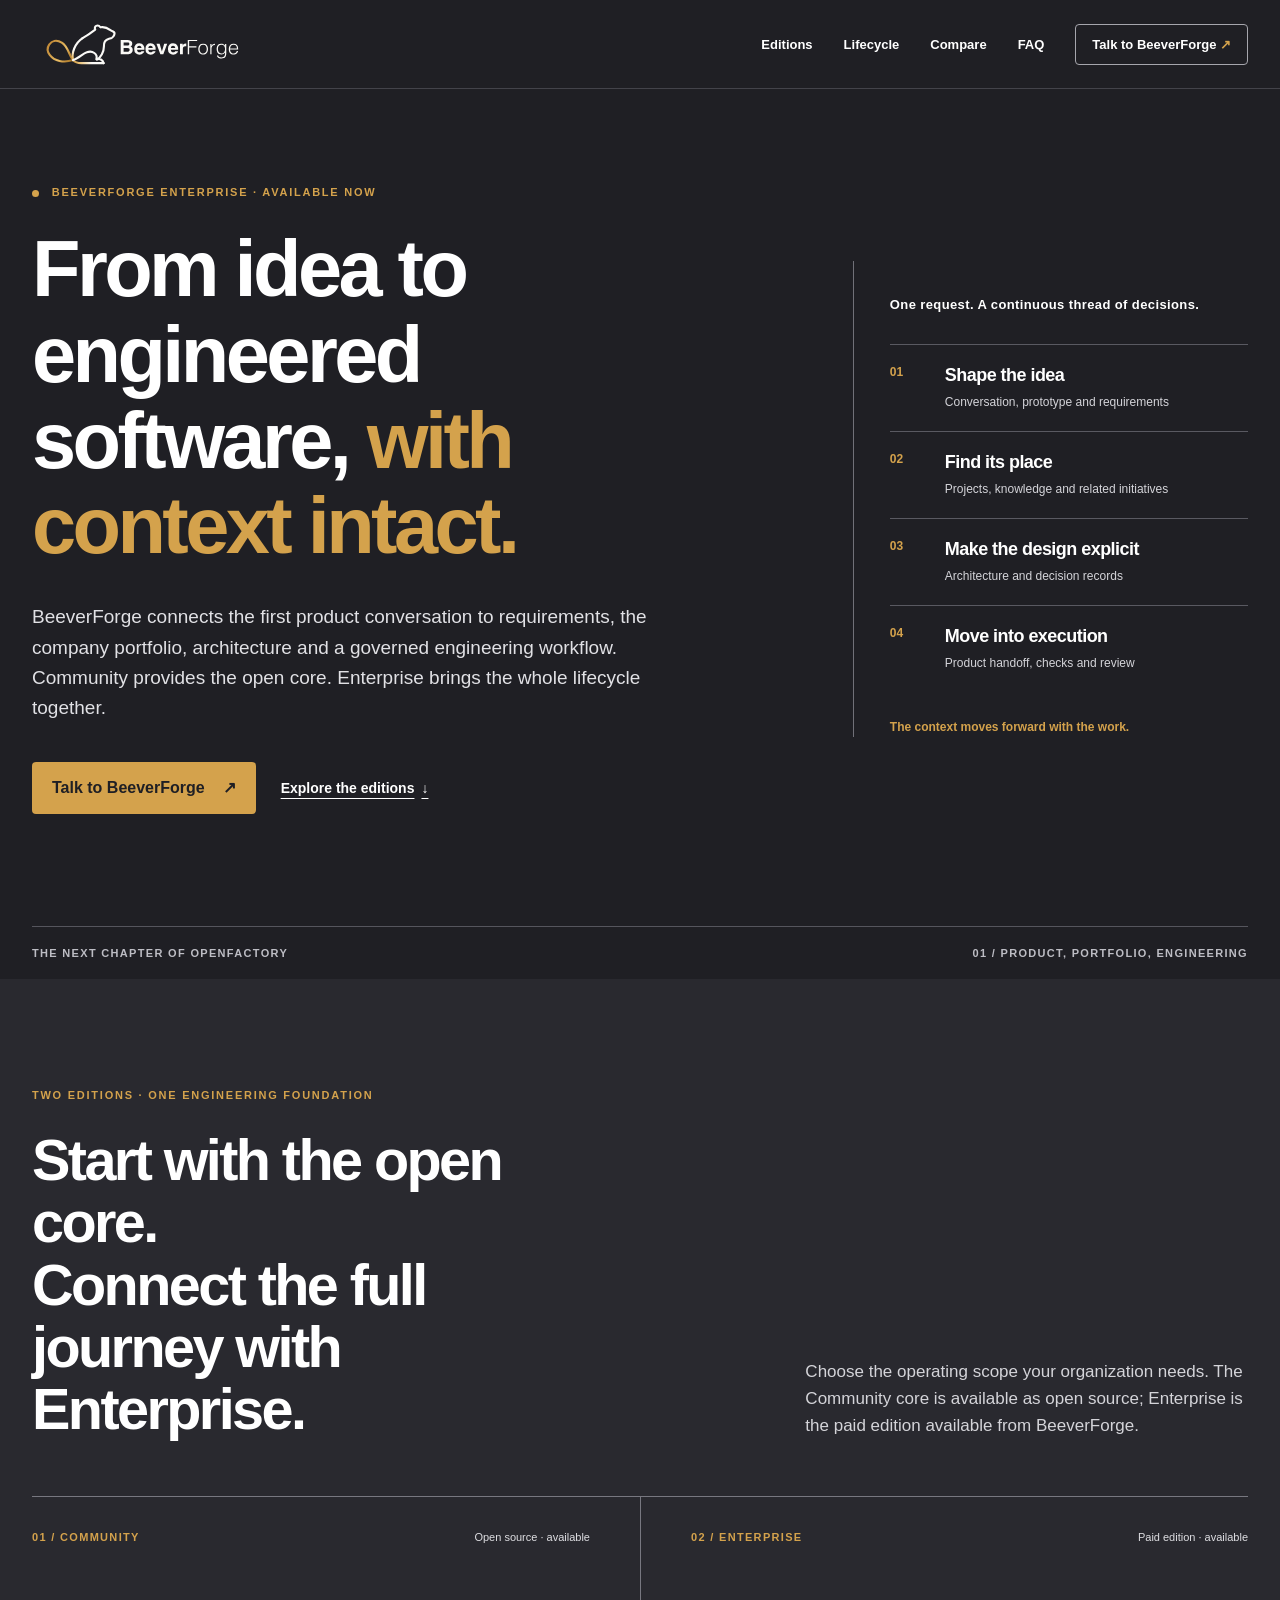
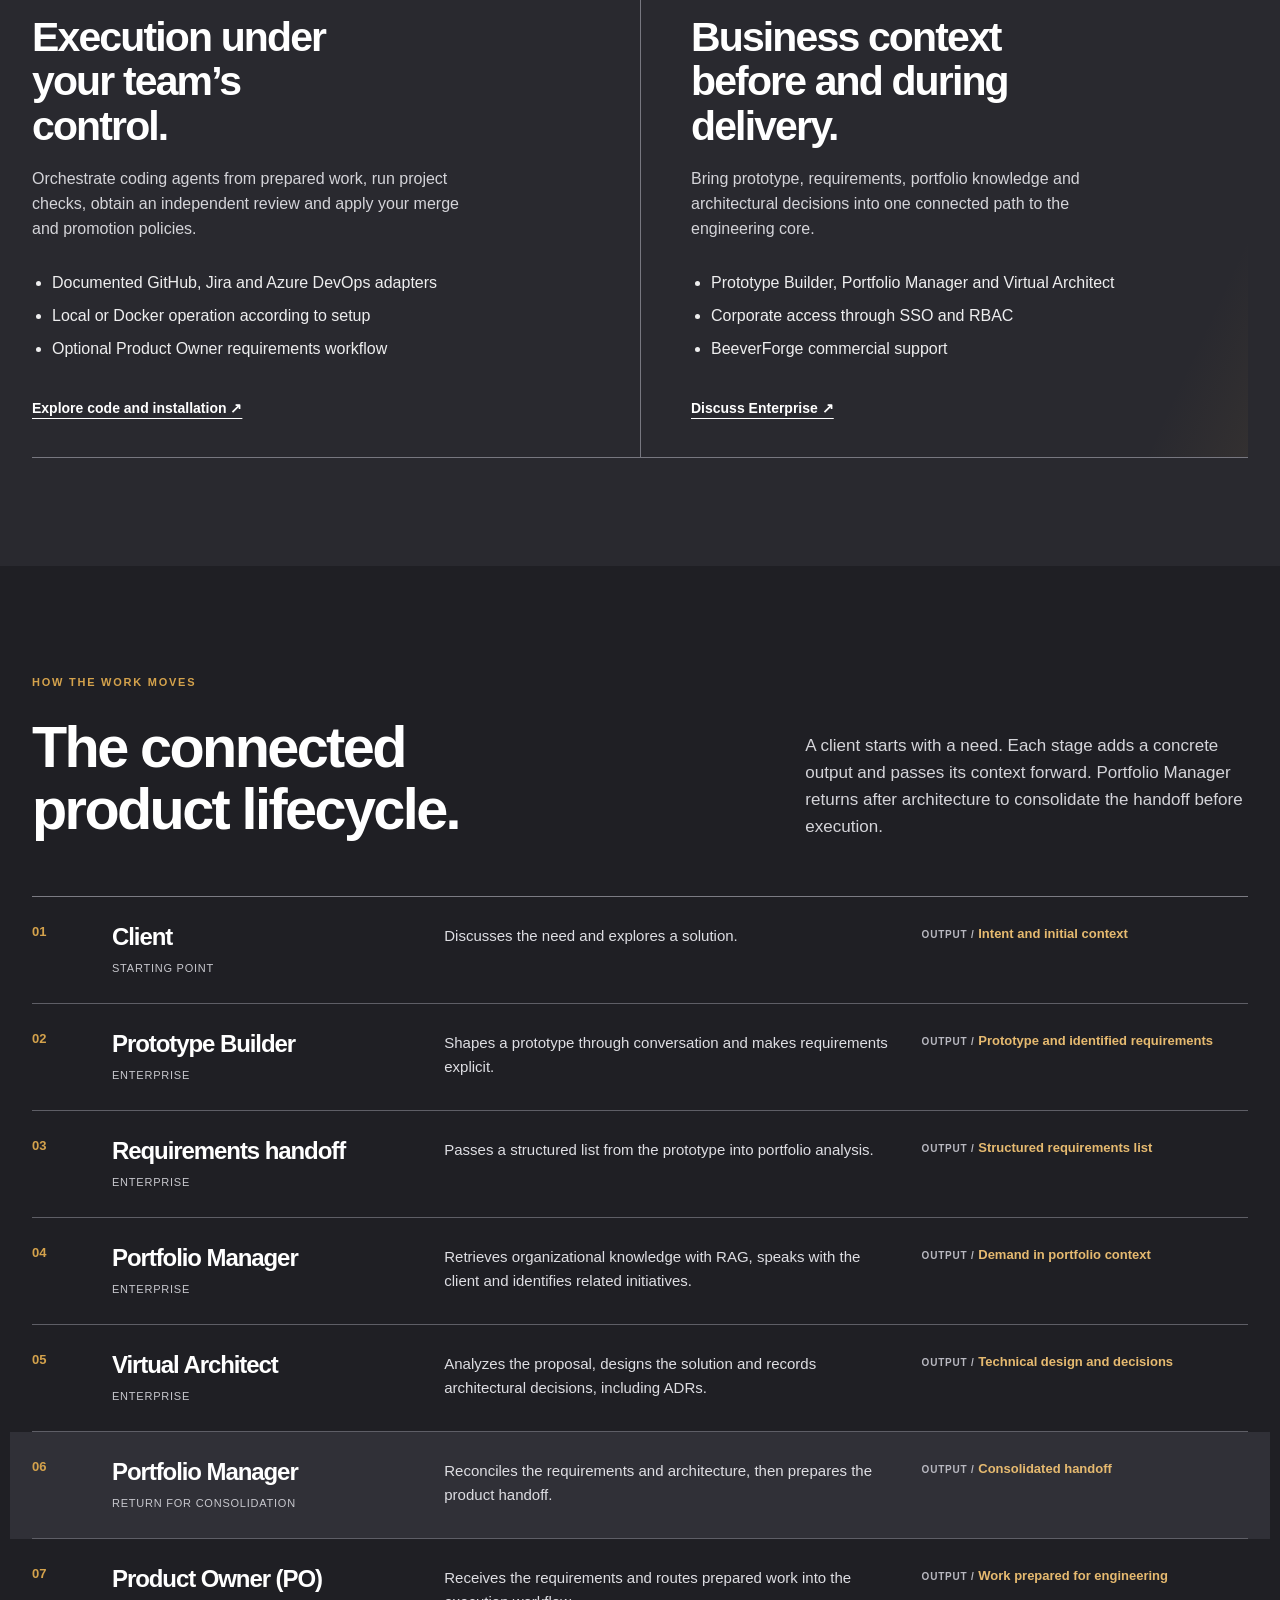
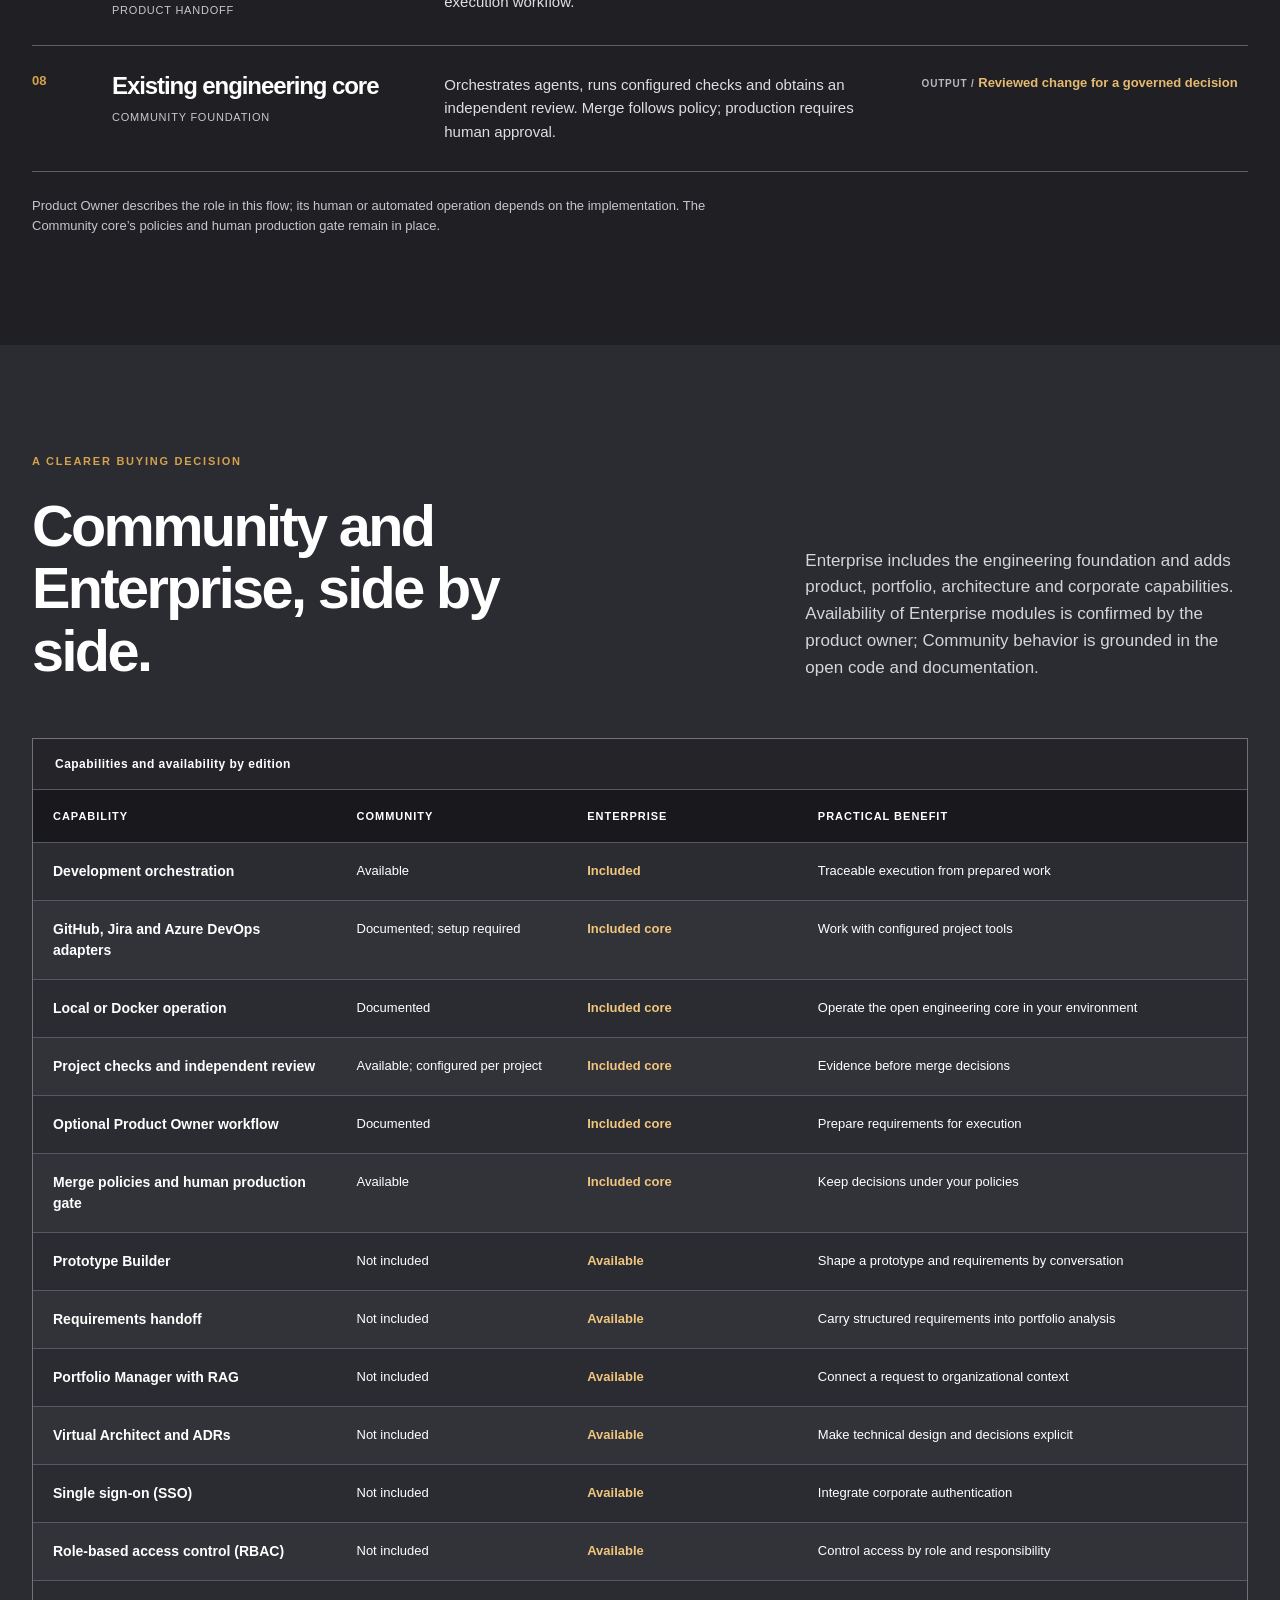
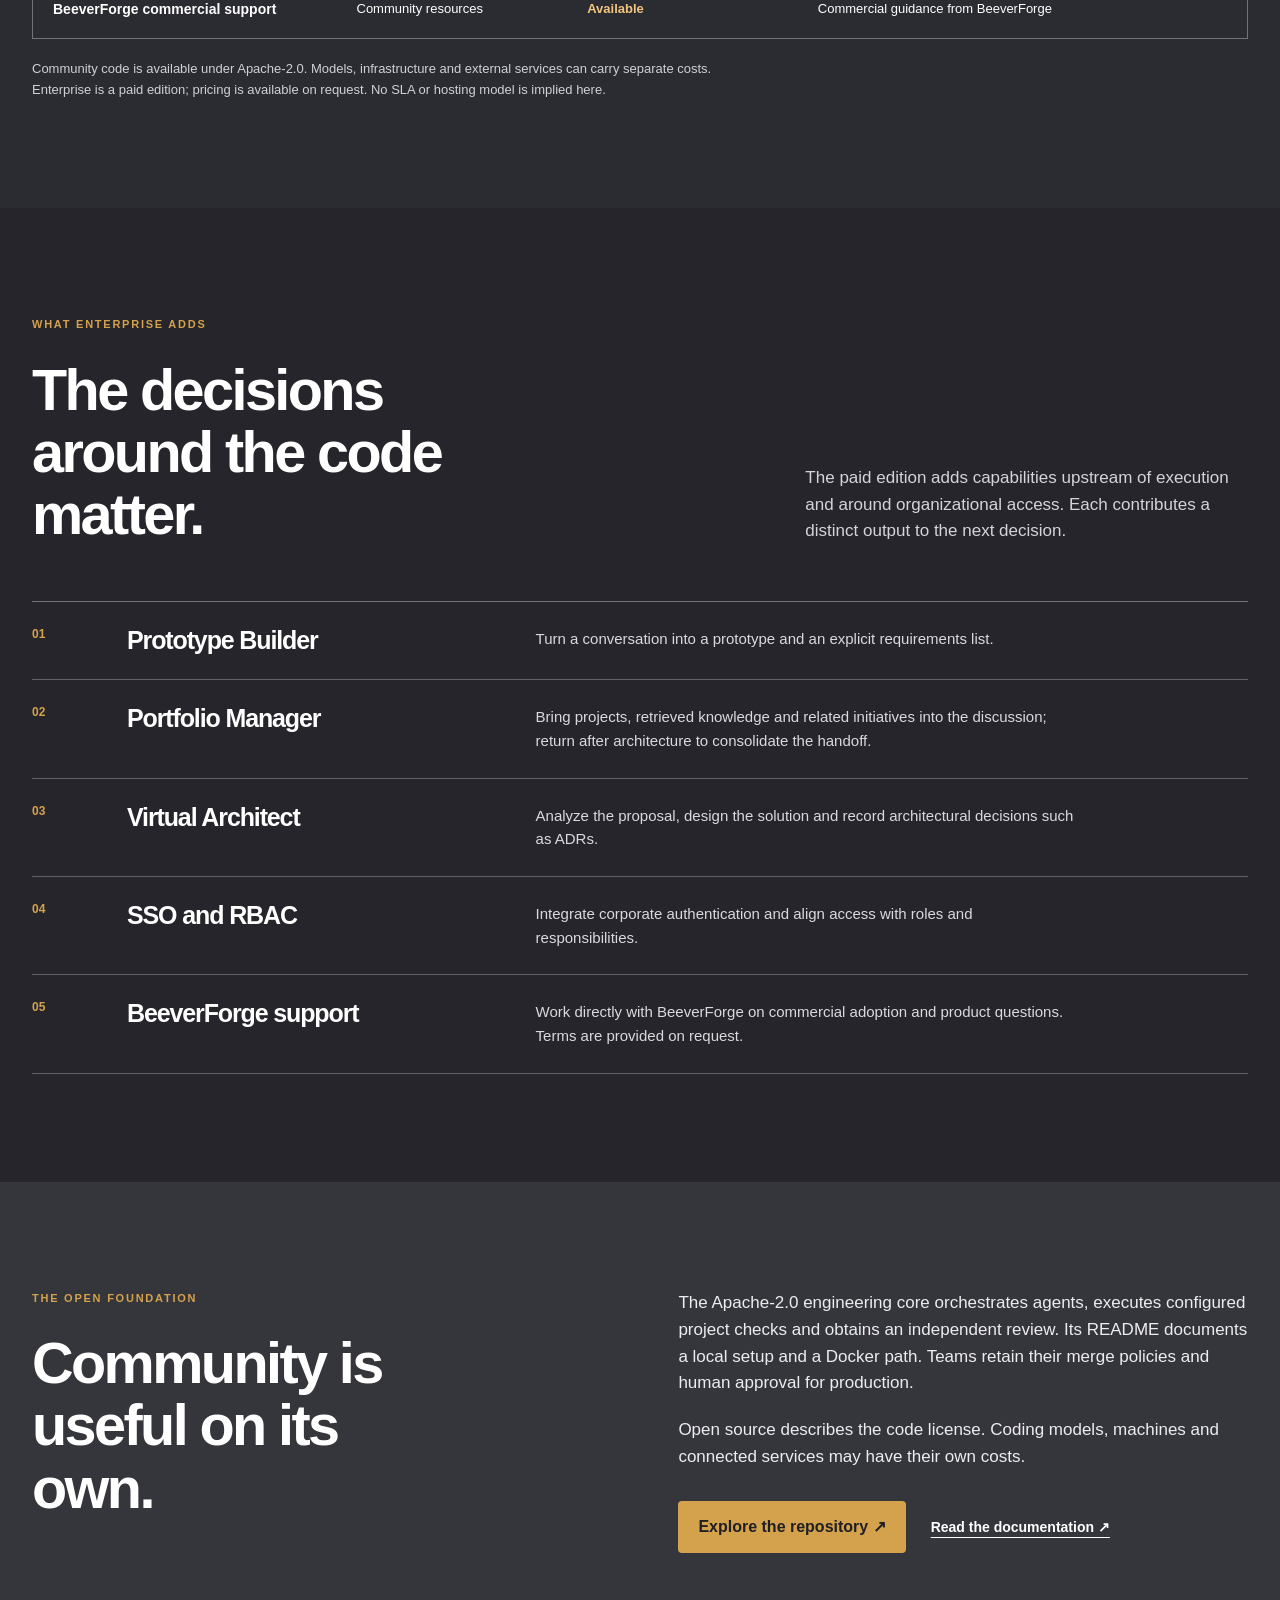
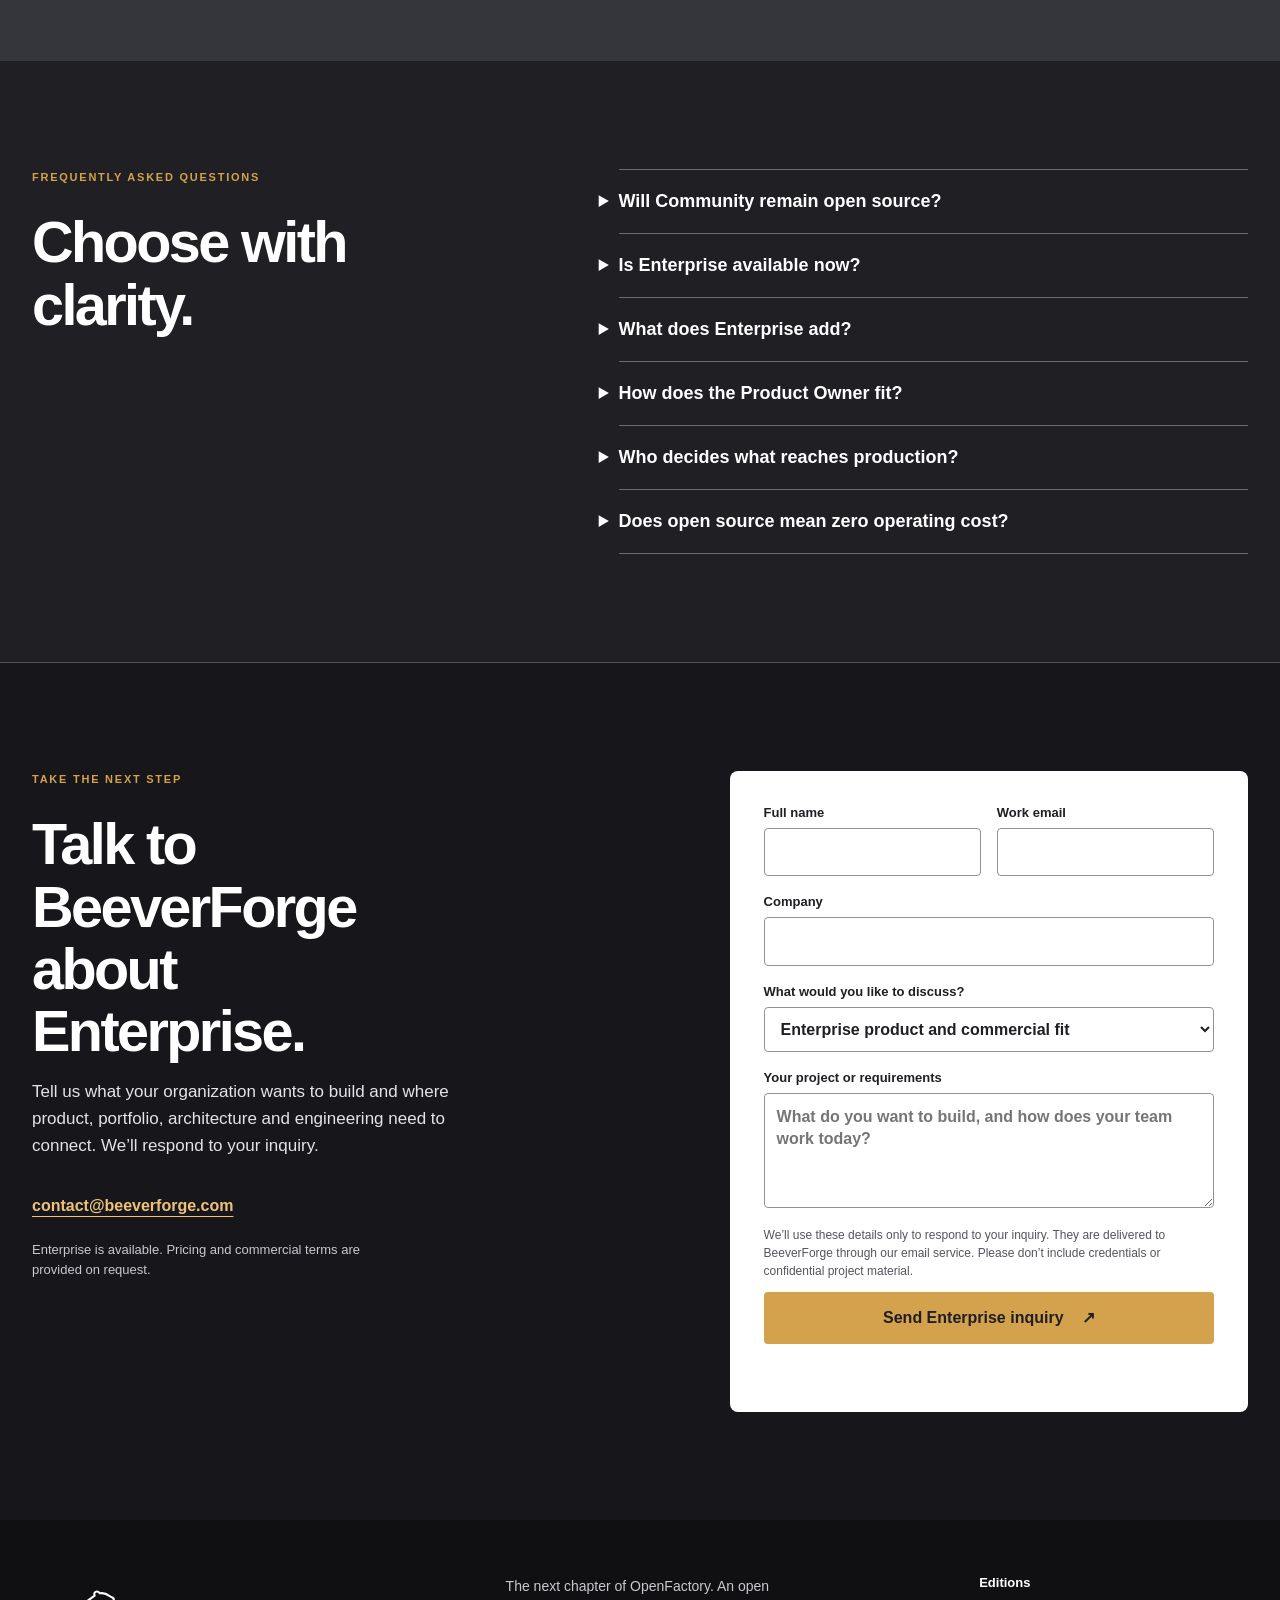
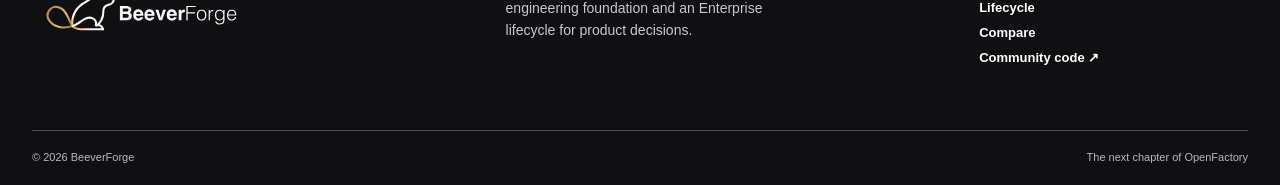
==== commit 4bdbed4e: "Prepare final homepage release for approval" ====
--- a/index.html
+++ b/index.html
@@ -1,16 +1,133 @@
 <!doctype html>
-<html lang="en"><head>
-<meta charset="utf-8"><meta name="viewport" content="width=device-width,initial-scale=1">
-<title>BeeverForge — From business idea to engineered software</title>
-<meta name="description" content="Explore BeeverForge Community and the planned Enterprise edition: conversational prototyping, portfolio context, architecture, AI engineering and business support.">
-<meta name="theme-color" content="#1f1f24"><meta name="robots" content="index,follow,max-image-preview:large">
-<link rel="canonical" href="https://beeverforge.com/"><link rel="icon" href="/assets/favicon.svg" type="image/svg+xml"><link rel="apple-touch-icon" href="/assets/apple-touch-icon.png"><link rel="manifest" href="/site.webmanifest">
-<meta property="og:type" content="website"><meta property="og:locale" content="en_US"><meta property="og:site_name" content="BeeverForge"><meta property="og:title" content="BeeverForge — From business idea to engineered software"><meta property="og:description" content="An open engineering core. A paid Enterprise edition connecting ideas, prototypes, portfolio context and architecture to delivery. Enterprise is in development."><meta property="og:url" content="https://beeverforge.com/"><meta property="og:image" content="https://beeverforge.com/assets/og-beeverforge.png"><meta property="og:image:width" content="1200"><meta property="og:image:height" content="630"><meta name="twitter:card" content="summary_large_image">
-<link rel="stylesheet" href="/assets/site.css"><link rel="stylesheet" href="/assets/enterprise.css">
-<script type="application/ld+json">{"@context":"https://schema.org","@type":"Organization","name":"BeeverForge","url":"https://beeverforge.com/","logo":"https://beeverforge.com/assets/symbol-light.svg","email":"contact@beeverforge.com","sameAs":["https://github.com/Beever-Forge"]}</script>
-</head><body class="enterprise-site theme-clarity"><a class="skip" href="#content">Skip to content</a><header class="site-header"><div class="shell nav"><a class="brand" href="/" aria-label="BeeverForge home"><img src="/assets/logo-dark.svg" alt="BeeverForge" width="220" height="67"></a><button class="nav-toggle" type="button" aria-label="Open menu" aria-controls="main-nav" aria-expanded="false" data-menu="#main-nav"><span></span><span></span></button><nav class="nav-links" id="main-nav" aria-label="Main navigation"><a href="#workflow">How it works</a><a href="#compare">Compare editions</a><a href="#community">Community</a><a class="nav-cta" href="#contact">Talk about Enterprise <span aria-hidden="true">↗</span></a></nav></div></header><main id="content"><section class="enterprise-hero"><div class="shell hero-grid"><div><p class="eyebrow">BeeverForge Enterprise</p><h1>Your next product.<br><em>Connected to your business.</em></h1><p class="lede">Start with a conversation. Shape a prototype, bring requirements into your company’s context, and connect architecture to delivery. This is the Enterprise experience we are building on BeeverForge’s open engineering core.</p><div class="button-row"><a class="button" href="#contact">Talk to us about Enterprise <span aria-hidden="true">↗</span></a><a class="button secondary" href="#compare">Compare editions</a></div><p class="availability">Community available today <span aria-hidden="true">/</span> Enterprise in development</p></div><figure class="product-story clarity">
-  <figcaption><span>Enterprise workflow</span><span class="status-dot">In development</span></figcaption>
-  <div class="story-conversation"><span class="mini-label">01 / The conversation</span><p>“We need a partner portal that works with our existing products.”</p><div class="chat-answer"><img src="/assets/symbol-dark.svg" alt="" width="40" height="28"><span>Let’s shape the experience and capture what it needs to do.</span></div></div>
-  <div class="story-handoff"><span class="mini-label">02 / Beyond the prototype</span><div class="requirement"><i aria-hidden="true">✓</i> Prototype &amp; requirements</div><div class="requirement"><i aria-hidden="true">↳</i> Portfolio &amp; company context</div><div class="requirement"><i aria-hidden="true">↳</i> Architecture &amp; decision records</div><div class="requirement"><i aria-hidden="true">↳</i> Product Owner &amp; engineering</div></div>
-  <p class="illustration-label">Illustrative journey · planned Enterprise experience</p>
-</figure></div></section><div class="lifecycle-strip"><div class="shell"><span>Conversation &amp; prototype</span><i aria-hidden="true">→</i><span>Portfolio context</span><i aria-hidden="true">→</i><span>Architecture</span><i aria-hidden="true">→</i><span>Product &amp; engineering</span></div></div><section class="section journey-section" id="workflow"><div class="shell"><div class="section-head"><div><p class="eyebrow">The planned Enterprise workflow</p><h2 class="section-title">The connected product lifecycle.</h2></div><p class="section-copy">A client brings the idea. Each stage adds context and passes a concrete output to the next. Portfolio Manager returns after architecture to consolidate the handoff before the Product Owner takes over.</p></div><ol class="journey"><li class="journey-step "><div class="step-rail"><span>01</span></div><div class="step-content"><div class="step-title"><h3>Prototype Builder</h3><span class="edition-tag">Enterprise</span></div><h4>Describe the idea. Explore the prototype.</h4><p>The client shapes a prototype through a conversation, refining the experience before engineering work begins.</p><span class="step-output">Output: prototype and captured requirements</span></div></li><li class="journey-step "><div class="step-rail"><span>02</span></div><div class="step-content"><div class="step-title"><h3>Requirements handoff</h3><span class="edition-tag">Enterprise</span></div><h4>Carry the intent forward.</h4><p>Prototype Builder hands a structured requirements list to Portfolio Manager so the next stage can work from the original intent.</p><span class="step-output">Output: a requirements package</span></div></li><li class="journey-step "><div class="step-rail"><span>03</span></div><div class="step-content"><div class="step-title"><h3>Portfolio Manager</h3><span class="edition-tag">Enterprise</span></div><h4>Read the company, not just the request.</h4><p>Retrieves context across projects, talks with the client, identifies relationships and refines requirements against the company’s existing landscape.</p><span class="step-output">Output: requirements in company context</span></div></li><li class="journey-step "><div class="step-rail"><span>04</span></div><div class="step-content"><div class="step-title"><h3>Virtual Architect</h3><span class="edition-tag">Enterprise</span></div><h4>Make the technical decisions explicit.</h4><p>Analyzes the proposed work, designs the solution and records architectural decisions in ADRs.</p><span class="step-output">Output: solution design and decision records</span></div></li><li class="journey-step "><div class="step-rail"><span>05</span></div><div class="step-content"><div class="step-title"><h3>Portfolio Manager</h3><span class="edition-tag">Enterprise</span></div><h4>Close the loop before execution.</h4><p>Reconciles the architecture and requirements, closes the remaining alignment and prepares the handoff to the Product Owner.</p><span class="step-output">Output: a consolidated delivery handoff</span></div></li><li class="journey-step shared-step"><div class="step-rail"><span>06</span></div><div class="step-content"><div class="step-title"><h3>Product Owner</h3><span class="edition-tag">Shared core</span></div><h4>Turn aligned intent into delivery work.</h4><p>Receives the handoff and continues through the existing product workflow: requirements, acceptance and work prepared for engineering.</p><span class="step-output">Output: work ready for the engineering core</span></div></li><li class="journey-step shared-step"><div class="step-rail"><span>07</span></div><div class="step-content"><div class="step-title"><h3>Engineering core</h3><span class="edition-tag">Shared core</span></div><h4>Implement. Verify. Review.</h4><p>Orchestrates coding agents, runs the project’s checks and obtains an independent review. Merge follows your policy; production requires human approval.</p><span class="step-output">Output: tested, reviewed changes</span></div></li></ol><p class="workflow-note">Enterprise stages are in development. The Product Owner and engineering workflow are part of the existing core.</p></div></section><section class="section value-section" id="enterprise"><div class="shell"><div class="section-head"><div><p class="eyebrow">Why Enterprise</p><h2 class="section-title">Invest in the path from idea to execution.</h2></div><p class="section-copy">The paid edition brings product discovery, organizational knowledge, architecture and access controls around the engineering core.</p></div><div class="value-grid"><article><span>01 / Product intent</span><h3>A prototype that carries its requirements.</h3><p>Use a conversation to shape the product, then pass a structured requirements list into the portfolio workflow.</p></article><article><span>02 / Business context</span><h3>Every project sees the bigger picture.</h3><p>Portfolio Manager uses knowledge across projects and a dialogue with the client to place the request in its company context.</p></article><article><span>03 / Technical alignment</span><h3>Architecture before the engineering handoff.</h3><p>Virtual Architect contributes a solution design and ADRs. Portfolio Manager consolidates them before involving the Product Owner.</p></article><article><span>04 / Organizational support</span><h3>Corporate access. A direct support relationship.</h3><p>SSO, role-based access and BeeverForge support are planned as part of the paid Enterprise edition.</p></article></div></div></section><section class="section comparison-section" id="compare"><div class="shell"><div class="section-head"><div><p class="eyebrow">Choose your edition</p><h2 class="section-title">Open at the core.<br>Enterprise by design.</h2></div><p class="section-copy">Community stays open source. Enterprise is the paid edition for organizations that want to connect discovery, portfolio decisions and architecture to delivery.</p></div><div class="edition-cards"><article class="edition-card"><span class="mini-label">Community · available today</span><h3>The open engineering core.</h3><p class="edition-price">Free &amp; open source</p><p>Run the engineering workflow on your infrastructure, with your agents, your repository and your project checks.</p><a class="button secondary" href="https://github.com/Open-Factory-Digital/openfactory-core">Explore Community <span aria-hidden="true">↗</span></a></article><article class="edition-card featured"><span class="mini-label">Enterprise · in development</span><h3>The connected product lifecycle.</h3><p class="edition-price">Paid edition</p><p>Everything in the core, plus prototyping, portfolio context, architecture, corporate access and BeeverForge support.</p><a class="button" href="#contact">Talk to us about Enterprise <span aria-hidden="true">↗</span></a></article></div><table class="comparison-table"><caption>Community and Enterprise capabilities <small>Enterprise-only capabilities below are planned and in development.</small></caption><thead><tr><th scope="col">Capability</th><th scope="col">Community</th><th scope="col">Enterprise</th></tr></thead><tbody><tr><th scope="row">Coding-agent orchestration</th><td data-edition="Community" class="">Included</td><td data-edition="Enterprise">Included</td></tr><tr><th scope="row">Project checks and independent review</th><td data-edition="Community" class="">Included</td><td data-edition="Enterprise">Included</td></tr><tr><th scope="row">Product Owner requirements workflow</th><td data-edition="Community" class="">Included</td><td data-edition="Enterprise">Included</td></tr><tr><th scope="row">Project registry and provider adapters</th><td data-edition="Community" class="">Included</td><td data-edition="Enterprise">Included</td></tr><tr><th scope="row">Configurable merge policies and human production gate</th><td data-edition="Community" class="">Included</td><td data-edition="Enterprise">Included</td></tr><tr><th scope="row">Chat-based Prototype Builder</th><td data-edition="Community" class="not-included">Not included</td><td data-edition="Enterprise">Planned</td></tr><tr><th scope="row">Prototype-to-requirements handoff</th><td data-edition="Community" class="not-included">Not included</td><td data-edition="Enterprise">Planned</td></tr><tr><th scope="row">Portfolio Manager with cross-project business context</th><td data-edition="Community" class="not-included">Not included</td><td data-edition="Enterprise">Planned</td></tr><tr><th scope="row">Virtual Architect and architecture handoff</th><td data-edition="Community" class="not-included">Not included</td><td data-edition="Enterprise">Planned</td></tr><tr><th scope="row">Single sign-on (SSO)</th><td data-edition="Community" class="not-included">Not included</td><td data-edition="Enterprise">Planned</td></tr><tr><th scope="row">Role-based access control (RBAC)</th><td data-edition="Community" class="not-included">Not included</td><td data-edition="Enterprise">Planned</td></tr><tr><th scope="row">Support</th><td data-edition="Community" class="">Community resources</td><td data-edition="Enterprise">BeeverForge support — planned</td></tr></tbody></table><p class="comparison-note">Community software is free under Apache-2.0. Your infrastructure and coding-agent costs are separate. Enterprise pricing and launch availability have not yet been announced.</p></div></section><section class="section community-section" id="community"><div class="shell community-layout"><div><p class="eyebrow">Our commitment to Community</p><h2 class="section-title">Open source.<br>Here to stay.</h2></div><div><p class="section-copy">Community will remain the open foundation of BeeverForge. It already provides coding-agent orchestration, project validation, independent review and the Product Owner workflow.</p><p class="section-copy">Enterprise extends the journey upstream and adds organizational capabilities. The engineering core remains available to use, inspect and contribute to under Apache-2.0.</p><a class="text-link" href="https://github.com/Open-Factory-Digital/openfactory-core">Explore the open-source core <span aria-hidden="true">↗</span></a></div></div></section><section class="section faq-section" id="questions"><div class="shell faq-layout"><div><p class="eyebrow">A few useful distinctions</p><h2 class="section-title">Before you choose.</h2></div><div><details><summary>Will Community remain open source?</summary><p>Yes. Community will remain available as the open-source foundation of BeeverForge. Its Apache-2.0 engineering core is available today; Enterprise is a paid edition built around that foundation.</p></details><details><summary>What does Enterprise add?</summary><p>The planned Enterprise edition adds conversational prototyping, a structured requirements handoff, Portfolio Manager, Virtual Architect, SSO, RBAC and BeeverForge support. It connects the work before engineering with the core delivery workflow.</p></details><details><summary>Is Enterprise available today?</summary><p>Enterprise is in development. The workflow shown here describes the planned product experience. Contact us to discuss your use case, requirements and commercial interest. Pricing and launch availability have not yet been announced.</p></details><details><summary>Does Community include a Product Owner?</summary><p>Yes. The existing core includes a Product Owner requirements workflow. Enterprise adds the upstream prototype, portfolio and architecture process that hands work to that Product Owner.</p></details><details><summary>What does free Community mean?</summary><p>The Community core is licensed under Apache-2.0. You operate it on your infrastructure and use your own coding agents and credentials. Infrastructure and model-provider costs are separate.</p></details></div></div></section><section class="section contact-section" id="contact"><div class="shell contact-layout"><div><p class="eyebrow">Let’s talk Enterprise</p><h2 class="section-title">What are you planning to build?</h2><p class="section-copy">Tell us about your product, your portfolio and the workflow you want to connect. Let’s discuss how the planned Enterprise edition could fit your organization.</p><a class="contact-email" href="mailto:contact@beeverforge.com">contact@beeverforge.com</a><p class="contact-note">Enterprise is in development. This is a commercial inquiry, with no purchase or commitment required.</p></div><form class="inquiry-form" data-inquiry-form data-endpoint="https://beeverforge-contact.80-pereira.workers.dev/contact" data-source="v1"><div class="form-trap" aria-hidden="true"><label>Leave this field empty<input name="website" tabindex="-1" autocomplete="off"></label></div><div class="form-pair"><label for="v1-name">Full name<input id="v1-name" name="name" autocomplete="name" maxlength="120" required></label><label for="v1-email">Work email<input id="v1-email" name="email" type="email" autocomplete="email" maxlength="254" required></label></div><label for="v1-company">Company<input id="v1-company" name="company" autocomplete="organization" maxlength="160" required></label><label for="v1-interest">What would you like to discuss?<select id="v1-interest" name="interest"><option>Enterprise product and commercial fit</option><option>Prototype Builder</option><option>Portfolio Manager and Virtual Architect</option><option>SSO, RBAC and support</option></select></label><label for="v1-message">Your project or requirements<textarea id="v1-message" name="message" rows="4" minlength="10" maxlength="5000" placeholder="What do you want to build, and how does your team work today?" required></textarea></label><p class="form-privacy">We’ll use these details only to respond to your inquiry. They are delivered to BeeverForge through our email service. Please don’t include credentials or confidential project material.</p><button class="button" type="submit">Send Enterprise inquiry <span aria-hidden="true">↗</span></button><p class="form-status" role="status" aria-live="polite"></p></form></div></section></main><footer class="footer"><div class="shell footer-top"><div><a class="brand" href="/"><img src="/assets/logo-dark.svg" alt="BeeverForge" width="220" height="67"></a><p>From business intent to engineered software.</p></div><div><strong>Product</strong><a href="#workflow">Enterprise workflow</a><a href="#compare">Compare editions</a><a href="#community">Community</a></div><div><strong>Connect</strong><a href="mailto:contact@beeverforge.com">contact@beeverforge.com</a><a href="https://github.com/Beever-Forge">GitHub</a><a href="#contact">Enterprise inquiry</a></div></div><div class="shell footer-bottom"><span>© <span data-year>2026</span> BeeverForge.</span><span>The next chapter of OpenFactory.</span></div></footer><script src="/assets/site.js" defer></script></body></html>
+<html lang="en">
+<head>
+  <meta charset="utf-8">
+  <meta name="viewport" content="width=device-width, initial-scale=1">
+  <meta name="robots" content="index,follow,max-image-preview:large">
+  <meta name="theme-color" content="#1F1F24">
+  <meta name="description" content="BeeverForge connects product discovery, portfolio context, architecture and a governed open engineering core. Compare Community and Enterprise.">
+  <title>BeeverForge — From idea to engineered software</title>
+  <link rel="canonical" href="https://beeverforge.com/">
+  <meta property="og:url" content="https://beeverforge.com/">
+  <meta property="og:type" content="website">
+  <meta property="og:locale" content="en_US">
+  <meta property="og:site_name" content="BeeverForge">
+  <meta property="og:title" content="BeeverForge — From idea to engineered software">
+  <meta property="og:description" content="An open engineering core and an available Enterprise edition connecting product, portfolio, architecture and execution.">
+  <meta property="og:image" content="https://beeverforge.com/assets/og-beeverforge.png">
+  <meta property="og:image:width" content="1200">
+  <meta property="og:image:height" content="630">
+  <meta name="twitter:card" content="summary_large_image">
+  <link rel="icon" href="/assets/favicon.svg" type="image/svg+xml">
+  <link rel="apple-touch-icon" href="/assets/apple-touch-icon.png">
+  <link rel="stylesheet" href="/assets/final.css">
+  <script type="application/ld+json">{"@context":"https://schema.org","@type":"Organization","name":"BeeverForge","url":"https://beeverforge.com/","logo":"https://beeverforge.com/assets/logo-dark.svg","email":"contact@beeverforge.com"}</script>
+</head>
+<body>
+  <a class="skip-link" href="#main">Skip to content</a>
+  <header class="site-header">
+    <div class="shell header-inner">
+      <a class="brand" href="/" aria-label="BeeverForge home"><img src="/assets/logo-dark.svg" alt="BeeverForge" width="240" height="74"></a>
+      <button class="menu-toggle" type="button" aria-controls="site-nav" aria-expanded="false" aria-label="Open menu">Menu</button>
+      <nav id="site-nav" class="site-nav" aria-label="Main navigation">
+        <a href="#editions">Editions</a><a href="#lifecycle">Lifecycle</a><a href="#comparison">Compare</a><a href="#questions">FAQ</a><a class="nav-cta" href="#contact">Talk to BeeverForge <span aria-hidden="true">↗</span></a>
+      </nav>
+    </div>
+  </header>
+  <main id="main">
+    <section class="hero" aria-labelledby="hero-title">
+      <div class="shell hero-grid">
+        <div class="hero-copy">
+          <p class="eyebrow"><span class="gold-dot" aria-hidden="true"></span> BeeverForge Enterprise · Available now</p>
+          <h1 id="hero-title">From idea to engineered software, <em>with context intact.</em></h1>
+          <p class="lead">BeeverForge connects the first product conversation to requirements, the company portfolio, architecture and a governed engineering workflow. Community provides the open core. Enterprise brings the whole lifecycle together.</p>
+          <div class="actions"><a class="button button-gold" href="#contact">Talk to BeeverForge <span aria-hidden="true">↗</span></a><a class="text-link" href="#editions">Explore the editions <span aria-hidden="true">↓</span></a></div>
+        </div>
+        <div class="hero-aside" aria-label="The four connected decisions">
+          <p class="aside-title">One request. A continuous thread of decisions.</p>
+          <ol>
+            <li><span>01</span><div><strong>Shape the idea</strong><small>Conversation, prototype and requirements</small></div></li>
+            <li><span>02</span><div><strong>Find its place</strong><small>Projects, knowledge and related initiatives</small></div></li>
+            <li><span>03</span><div><strong>Make the design explicit</strong><small>Architecture and decision records</small></div></li>
+            <li><span>04</span><div><strong>Move into execution</strong><small>Product handoff, checks and review</small></div></li>
+          </ol>
+          <p class="aside-end">The context moves forward with the work.</p>
+        </div>
+      </div>
+      <div class="shell hero-bottom"><span>The next chapter of OpenFactory</span><span>01 / Product, portfolio, engineering</span></div>
+    </section>
+
+    <section id="editions" class="section editions" aria-labelledby="editions-title">
+      <div class="shell">
+        <div class="section-heading"><p class="eyebrow">Two editions · one engineering foundation</p><h2 id="editions-title">Start with the open core.<br>Connect the full journey with Enterprise.</h2><p>Choose the operating scope your organization needs. The Community core is available as open source; Enterprise is the paid edition available from BeeverForge.</p></div>
+        <div class="edition-columns">
+          <article class="edition-panel"><div class="edition-top"><span class="edition-index">01 / COMMUNITY</span><span class="status">Open source · available</span></div><h3>Execution under your team’s control.</h3><p>Orchestrate coding agents from prepared work, run project checks, obtain an independent review and apply your merge and promotion policies.</p><ul><li>Documented GitHub, Jira and Azure DevOps adapters</li><li>Local or Docker operation according to setup</li><li>Optional Product Owner requirements workflow</li></ul><a class="text-link" href="https://github.com/Open-Factory-Digital/openfactory-core">Explore code and installation ↗</a></article>
+          <article class="edition-panel enterprise-panel"><div class="edition-top"><span class="edition-index">02 / ENTERPRISE</span><span class="status">Paid edition · available</span></div><h3>Business context before and during delivery.</h3><p>Bring prototype, requirements, portfolio knowledge and architectural decisions into one connected path to the engineering core.</p><ul><li>Prototype Builder, Portfolio Manager and Virtual Architect</li><li>Corporate access through SSO and RBAC</li><li>BeeverForge commercial support</li></ul><a class="text-link" href="#contact">Discuss Enterprise ↗</a></article>
+        </div>
+      </div>
+    </section>
+
+    <section id="lifecycle" class="section lifecycle" aria-labelledby="lifecycle-title">
+      <div class="shell">
+        <div class="section-heading lifecycle-heading"><p class="eyebrow">How the work moves</p><h2 id="lifecycle-title">The connected product lifecycle.</h2><p>A client starts with a need. Each stage adds a concrete output and passes its context forward. Portfolio Manager returns after architecture to consolidate the handoff before execution.</p></div>
+        <ol class="journey" aria-label="Enterprise product lifecycle">
+          <li><span class="step-number">01</span><div class="step-name"><h3>Client</h3><small>Starting point</small></div><p>Discusses the need and explores a solution.</p><strong>Intent and initial context</strong></li>
+          <li><span class="step-number">02</span><div class="step-name"><h3>Prototype Builder</h3><small>Enterprise</small></div><p>Shapes a prototype through conversation and makes requirements explicit.</p><strong>Prototype and identified requirements</strong></li>
+          <li><span class="step-number">03</span><div class="step-name"><h3>Requirements handoff</h3><small>Enterprise</small></div><p>Passes a structured list from the prototype into portfolio analysis.</p><strong>Structured requirements list</strong></li>
+          <li><span class="step-number">04</span><div class="step-name"><h3>Portfolio Manager</h3><small>Enterprise</small></div><p>Retrieves organizational knowledge with RAG, speaks with the client and identifies related initiatives.</p><strong>Demand in portfolio context</strong></li>
+          <li><span class="step-number">05</span><div class="step-name"><h3>Virtual Architect</h3><small>Enterprise</small></div><p>Analyzes the proposal, designs the solution and records architectural decisions, including ADRs.</p><strong>Technical design and decisions</strong></li>
+          <li class="return-step"><span class="step-number">06</span><div class="step-name"><h3>Portfolio Manager</h3><small>Return for consolidation</small></div><p>Reconciles the requirements and architecture, then prepares the product handoff.</p><strong>Consolidated handoff</strong></li>
+          <li><span class="step-number">07</span><div class="step-name"><h3>Product Owner (PO)</h3><small>Product handoff</small></div><p>Receives the requirements and routes prepared work into the execution workflow.</p><strong>Work prepared for engineering</strong></li>
+          <li><span class="step-number">08</span><div class="step-name"><h3>Existing engineering core</h3><small>Community foundation</small></div><p>Orchestrates agents, runs configured checks and obtains an independent review. Merge follows policy; production requires human approval.</p><strong>Reviewed change for a governed decision</strong></li>
+        </ol>
+        <p class="journey-note">Product Owner describes the role in this flow; its human or automated operation depends on the implementation. The Community core’s policies and human production gate remain in place.</p>
+      </div>
+    </section>
+
+    <section id="comparison" class="section comparison" aria-labelledby="comparison-title">
+      <div class="shell"><div class="section-heading"><p class="eyebrow">A clearer buying decision</p><h2 id="comparison-title">Community and Enterprise, side by side.</h2><p>Enterprise includes the engineering foundation and adds product, portfolio, architecture and corporate capabilities. Availability of Enterprise modules is confirmed by the product owner; Community behavior is grounded in the open code and documentation.</p></div>
+        <div class="table-frame" tabindex="0" aria-label="Capability comparison table, horizontally scrollable on small screens"><table><caption>Capabilities and availability by edition</caption><thead><tr><th scope="col">Capability</th><th scope="col">Community</th><th scope="col">Enterprise</th><th scope="col">Practical benefit</th></tr></thead><tbody>
+          <tr><th scope="row">Development orchestration</th><td>Available</td><td>Included</td><td>Traceable execution from prepared work</td></tr>
+          <tr><th scope="row">GitHub, Jira and Azure DevOps adapters</th><td>Documented; setup required</td><td>Included core</td><td>Work with configured project tools</td></tr>
+          <tr><th scope="row">Local or Docker operation</th><td>Documented</td><td>Included core</td><td>Operate the open engineering core in your environment</td></tr>
+          <tr><th scope="row">Project checks and independent review</th><td>Available; configured per project</td><td>Included core</td><td>Evidence before merge decisions</td></tr>
+          <tr><th scope="row">Optional Product Owner workflow</th><td>Documented</td><td>Included core</td><td>Prepare requirements for execution</td></tr>
+          <tr><th scope="row">Merge policies and human production gate</th><td>Available</td><td>Included core</td><td>Keep decisions under your policies</td></tr>
+          <tr class="enterprise-row"><th scope="row">Prototype Builder</th><td>Not included</td><td>Available</td><td>Shape a prototype and requirements by conversation</td></tr>
+          <tr class="enterprise-row"><th scope="row">Requirements handoff</th><td>Not included</td><td>Available</td><td>Carry structured requirements into portfolio analysis</td></tr>
+          <tr class="enterprise-row"><th scope="row">Portfolio Manager with RAG</th><td>Not included</td><td>Available</td><td>Connect a request to organizational context</td></tr>
+          <tr class="enterprise-row"><th scope="row">Virtual Architect and ADRs</th><td>Not included</td><td>Available</td><td>Make technical design and decisions explicit</td></tr>
+          <tr class="enterprise-row"><th scope="row">Single sign-on (SSO)</th><td>Not included</td><td>Available</td><td>Integrate corporate authentication</td></tr>
+          <tr class="enterprise-row"><th scope="row">Role-based access control (RBAC)</th><td>Not included</td><td>Available</td><td>Control access by role and responsibility</td></tr>
+          <tr class="enterprise-row"><th scope="row">BeeverForge commercial support</th><td>Community resources</td><td>Available</td><td>Commercial guidance from BeeverForge</td></tr>
+        </tbody></table></div>
+        <p class="comparison-note">Community code is available under Apache-2.0. Models, infrastructure and external services can carry separate costs. Enterprise is a paid edition; pricing is available on request. No SLA or hosting model is implied here.</p>
+      </div>
+    </section>
+
+    <section id="enterprise" class="section capabilities" aria-labelledby="capabilities-title"><div class="shell"><div class="section-heading"><p class="eyebrow">What Enterprise adds</p><h2 id="capabilities-title">The decisions around the code matter.</h2><p>The paid edition adds capabilities upstream of execution and around organizational access. Each contributes a distinct output to the next decision.</p></div><div class="capability-lines">
+      <article><span>01</span><h3>Prototype Builder</h3><p>Turn a conversation into a prototype and an explicit requirements list.</p></article>
+      <article><span>02</span><h3>Portfolio Manager</h3><p>Bring projects, retrieved knowledge and related initiatives into the discussion; return after architecture to consolidate the handoff.</p></article>
+      <article><span>03</span><h3>Virtual Architect</h3><p>Analyze the proposal, design the solution and record architectural decisions such as ADRs.</p></article>
+      <article><span>04</span><h3>SSO and RBAC</h3><p>Integrate corporate authentication and align access with roles and responsibilities.</p></article>
+      <article><span>05</span><h3>BeeverForge support</h3><p>Work directly with BeeverForge on commercial adoption and product questions. Terms are provided on request.</p></article>
+    </div></div></section>
+
+    <section id="community" class="section open-core" aria-labelledby="core-title"><div class="shell core-layout"><div><p class="eyebrow">The open foundation</p><h2 id="core-title">Community is useful on its own.</h2></div><div><p>The Apache-2.0 engineering core orchestrates agents, executes configured project checks and obtains an independent review. Its README documents a local setup and a Docker path. Teams retain their merge policies and human approval for production.</p><p>Open source describes the code license. Coding models, machines and connected services may have their own costs.</p><div class="actions"><a class="button button-gold" href="https://github.com/Open-Factory-Digital/openfactory-core">Explore the repository ↗</a><a class="text-link" href="https://github.com/Open-Factory-Digital/openfactory-core/tree/main/docs">Read the documentation ↗</a></div></div></div></section>
+
+    <section id="questions" class="section faq" aria-labelledby="faq-title"><div class="shell faq-layout"><div><p class="eyebrow">Frequently asked questions</p><h2 id="faq-title">Choose with clarity.</h2></div><div class="faq-list">
+      <details><summary>Will Community remain open source?</summary><p>Yes. The Apache-2.0 engineering core remains available to run, inspect and contribute to. Enterprise is the paid edition built around that foundation.</p></details>
+      <details><summary>Is Enterprise available now?</summary><p>Yes. BeeverForge Enterprise is available for commercial adoption. Contact BeeverForge to discuss your organization’s requirements and pricing.</p></details>
+      <details><summary>What does Enterprise add?</summary><p>Enterprise adds Prototype Builder, the requirements handoff, Portfolio Manager, Virtual Architect, SSO, RBAC and BeeverForge commercial support around the engineering core.</p></details>
+      <details><summary>How does the Product Owner fit?</summary><p>The Product Owner (PO) receives consolidated requirements and routes prepared work to the existing execution flow. The Community core also documents an optional Product Owner workflow. The role’s human or automated operation depends on implementation.</p></details>
+      <details><summary>Who decides what reaches production?</summary><p>The documented core uses configurable policies. Independent review is advisory by default, and production promotion requires human approval.</p></details>
+      <details><summary>Does open source mean zero operating cost?</summary><p>No. The Community code is Apache-2.0, while coding models, infrastructure and external services may have separate costs.</p></details>
+    </div></div></section>
+
+    <section id="contact" class="section contact" aria-labelledby="contact-title"><div class="shell contact-layout"><div><p class="eyebrow">Take the next step</p><h2 id="contact-title">Talk to BeeverForge about Enterprise.</h2><p>Tell us what your organization wants to build and where product, portfolio, architecture and engineering need to connect. We’ll respond to your inquiry.</p><a class="contact-email" href="mailto:contact@beeverforge.com">contact@beeverforge.com</a><p class="contact-note">Enterprise is available. Pricing and commercial terms are provided on request.</p></div><form class="inquiry-form" data-inquiry-form data-endpoint="https://beeverforge-contact.80-pereira.workers.dev/contact" data-source="website"><div class="form-trap" aria-hidden="true"><label>Leave this field empty<input name="website" tabindex="-1" autocomplete="off"></label></div><div class="form-pair"><label for="final-name">Full name<input id="final-name" name="name" autocomplete="name" maxlength="120" required></label><label for="final-email">Work email<input id="final-email" name="email" type="email" autocomplete="email" maxlength="254" required></label></div><label for="final-company">Company<input id="final-company" name="company" autocomplete="organization" maxlength="160" required></label><label for="final-interest">What would you like to discuss?<select id="final-interest" name="interest"><option>Enterprise product and commercial fit</option><option>Prototype Builder</option><option>Portfolio Manager and Virtual Architect</option><option>SSO, RBAC and support</option></select></label><label for="final-message">Your project or requirements<textarea id="final-message" name="message" rows="4" minlength="10" maxlength="5000" placeholder="What do you want to build, and how does your team work today?" required></textarea></label><p class="form-privacy">We’ll use these details only to respond to your inquiry. They are delivered to BeeverForge through our email service. Please don’t include credentials or confidential project material.</p><button class="button button-gold" type="submit">Send Enterprise inquiry <span aria-hidden="true">↗</span></button><p class="form-status" role="status" aria-live="polite"></p></form></div></section>
+  </main>
+  <footer class="site-footer"><div class="shell footer-grid"><img src="/assets/logo-dark.svg" alt="BeeverForge" width="240" height="74"><p>The next chapter of OpenFactory. An open engineering foundation and an Enterprise lifecycle for product decisions.</p><nav aria-label="Footer links"><a href="#editions">Editions</a><a href="#lifecycle">Lifecycle</a><a href="#comparison">Compare</a><a href="https://github.com/Open-Factory-Digital/openfactory-core">Community code ↗</a></nav></div><div class="shell footer-bottom"><span>© 2026 BeeverForge</span><span>The next chapter of OpenFactory</span></div></footer>
+  <script src="/assets/final.js" defer></script>
+  <script src="/assets/site.js" defer></script>
+</body>
+</html>
--- a/assets/final.css
+++ b/assets/final.css
@@ -0,0 +1,21 @@
+:root{--ink:#1f1f24;--surface:#29292f;--surface-2:#323239;--deep:#17171b;--gold:#d4a24c;--text:#fff;--muted:#d4d4d9;--line:#55555e;--max:1220px}
+*{box-sizing:border-box}
+html{scroll-behavior:smooth}
+body{margin:0;background:var(--ink);color:var(--text);font-family:"Helvetica Neue",Helvetica,Arial,sans-serif;-webkit-font-smoothing:antialiased}
+img{max-width:100%;height:auto}a{color:inherit;text-decoration:none}button,input,select,textarea{font:inherit}button{cursor:pointer}p{line-height:1.58}h1,h2,h3{letter-spacing:-.045em;line-height:1.08}h1,h2,h3,p{overflow-wrap:break-word}
+.shell{width:min(var(--max),calc(100% - 64px));margin-inline:auto}.skip-link{position:absolute;left:12px;top:-90px;z-index:100;padding:12px 18px;background:#fff;color:var(--ink)}.skip-link:focus{top:10px}:focus-visible{outline:3px solid var(--gold);outline-offset:4px}
+.site-header{position:relative;z-index:10;background:var(--ink);border-bottom:1px solid #43434a}.header-inner{min-height:88px;display:flex;align-items:center;justify-content:space-between;gap:35px}.brand img{display:block;width:222px}.site-nav{display:flex;align-items:center;gap:31px;font-size:13px;font-weight:700}.site-nav a:hover,.text-link:hover{text-decoration:underline;text-underline-offset:5px}.site-nav .nav-cta{border:1px solid #a6a6ad;padding:12px 16px;border-radius:4px}.site-nav .nav-cta:hover{border-color:var(--gold);text-decoration:none}.nav-cta span{color:var(--gold)}.menu-toggle{display:none}
+.eyebrow{margin:0 0 25px;color:var(--gold);font-size:11px;font-weight:800;letter-spacing:.16em;text-transform:uppercase}.gold-dot{display:inline-block;width:7px;height:7px;margin-right:8px;border-radius:50%;background:var(--gold);vertical-align:middle}.hero{background:var(--ink);padding:95px 0 0}.hero-grid{display:grid;grid-template-columns:1.18fr .65fr;gap:8.5%;align-items:center;padding-bottom:112px}.hero h1{font-size:clamp(56px,6.2vw,92px);max-width:12ch;margin:0}.hero h1 em{font-style:normal;color:var(--gold)}.lead{max-width:59ch;margin:33px 0 38px;color:#e1e1e5;font-size:19px;line-height:1.6}.actions{display:flex;flex-wrap:wrap;align-items:center;gap:25px}.button{display:inline-flex;align-items:center;justify-content:center;gap:18px;min-height:52px;padding:14px 20px;border:0;border-radius:4px;font-weight:800;line-height:1.25}.button-gold{background:var(--gold);color:var(--ink)}.button-gold:hover{background:#e7b560}.text-link{display:inline-flex;align-items:center;gap:7px;font-size:14px;font-weight:800;text-decoration:underline;text-underline-offset:5px}.hero-aside{padding:34px 0 0 36px;border-left:1px solid #707078}.aside-title{margin:0 0 28px;font-size:13px;font-weight:800;letter-spacing:.03em}.hero-aside ol{list-style:none;margin:0;padding:0}.hero-aside li{display:grid;grid-template-columns:39px 1fr;gap:16px;padding:20px 0;border-top:1px solid #595961}.hero-aside li>span{font-size:12px;font-weight:800;color:var(--gold)}.hero-aside strong,.hero-aside small{display:block}.hero-aside strong{font-size:18px;letter-spacing:-.03em}.hero-aside small{margin-top:7px;font-size:12px;color:var(--muted);line-height:1.5}.aside-end{font-size:12px;color:var(--gold);font-weight:800;margin:26px 0 0}.hero-bottom{display:flex;justify-content:space-between;gap:20px;padding:20px 0;border-top:1px solid #55555d;color:#bdbdc4;font-size:11px;font-weight:700;letter-spacing:.12em;text-transform:uppercase}
+.section{padding:108px 0}.section-heading{display:grid;grid-template-columns:1.05fr .7fr;column-gap:9%;align-items:end;margin-bottom:56px}.section-heading .eyebrow{grid-column:1/-1}.section-heading h2{font-size:clamp(42px,4.5vw,68px);max-width:17ch;margin:0}.section-heading>p:last-child{font-size:17px;max-width:48ch;color:var(--muted);margin:0}.editions{background:var(--surface)}.edition-columns{display:grid;grid-template-columns:1fr 1fr;border-top:1px solid #777780;border-bottom:1px solid #777780}.edition-panel{padding:34px 50px 40px 0}.edition-panel+.edition-panel{border-left:1px solid #777780;padding:34px 0 40px 50px}.edition-top{display:flex;justify-content:space-between;gap:12px;align-items:center}.edition-index{color:var(--gold);font-size:11px;font-weight:800;letter-spacing:.12em}.status{font-size:11px;color:#dedee2}.edition-panel h3{font-size:clamp(34px,3.2vw,46px);max-width:14ch;margin:72px 0 18px}.edition-panel>p{font-size:16px;color:var(--muted);max-width:50ch}.edition-panel ul{padding-left:20px;margin:28px 0 36px;color:#eeeeef;line-height:1.65}.edition-panel li{margin:7px 0}.enterprise-panel{background:linear-gradient(115deg,transparent 88%,rgba(212,162,76,.06));}
+.lifecycle{background:var(--ink)}.lifecycle-heading h2{max-width:14ch}.journey{list-style:none;margin:0;padding:0;border-top:1px solid #7b7b83}.journey li{display:grid;grid-template-columns:56px minmax(210px,.85fr) minmax(260px,1.25fr) minmax(180px,.9fr);gap:24px;align-items:start;padding:27px 0;border-bottom:1px solid #5e5e66}.step-number{color:var(--gold);font-size:13px;font-weight:800}.step-name h3{font-size:24px;margin:0 0 8px}.step-name small{font-size:11px;color:#c8c8ce;letter-spacing:.07em;text-transform:uppercase}.journey li p{margin:0;color:#dedee3;font-size:15px}.journey li strong{font-size:13px;line-height:1.5;color:#e6ba70;font-weight:700}.journey li strong::before{content:"OUTPUT / ";font-size:10px;letter-spacing:.08em;color:#b8b8c0}.journey .return-step{background:#303037;box-shadow:22px 0 #303037,-22px 0 #303037}.journey-note{max-width:100ch;margin:24px 0 0;color:#c6c6ce;font-size:13px}
+.comparison{background:#2b2b32}.comparison .section-heading h2{max-width:16ch}.table-frame{overflow-x:auto;border:1px solid #71717a}.comparison table{width:100%;min-width:900px;border-collapse:collapse;text-align:left}.comparison caption{text-align:left;padding:18px 22px;background:#242429;font-size:12px;font-weight:800;letter-spacing:.04em}.comparison th,.comparison td{padding:18px 20px;border-top:1px solid #585861;vertical-align:top;font-size:13px;line-height:1.5}.comparison thead{background:#19191d}.comparison thead th{font-size:11px;letter-spacing:.09em;text-transform:uppercase}.comparison tbody th{width:25%;font-size:14px}.comparison td:nth-child(2),.comparison td:nth-child(3){width:19%}.comparison tbody tr:nth-child(even){background:#323239}.comparison tbody td:nth-child(3){color:#f0c57d;font-weight:800}.comparison-note{max-width:95ch;color:#d0d0d6;font-size:13px;margin:20px 0 0}
+.capabilities{background:#25252b}.capabilities .section-heading h2{max-width:16ch}.capability-lines{border-top:1px solid #74747c}.capability-lines article{display:grid;grid-template-columns:70px .7fr 1.3fr;gap:25px;padding:25px 0;border-bottom:1px solid #606069}.capability-lines article>span{color:var(--gold);font-size:12px;font-weight:800}.capability-lines h3{font-size:25px;margin:0}.capability-lines p{margin:0;color:#dadade;font-size:15px;max-width:65ch}
+.open-core{background:#35353c}.core-layout{display:grid;grid-template-columns:.9fr 1fr;gap:11%}.core-layout h2,.faq h2,.contact h2{font-size:clamp(42px,4.5vw,68px);margin:0;max-width:13ch}.core-layout>div:last-child>p{margin:0 0 20px;color:#ededf0;font-size:17px}.core-layout .actions{margin-top:30px}
+.faq{background:var(--ink)}.faq-layout{display:grid;grid-template-columns:.7fr 1fr;gap:12%}.faq-list{border-top:1px solid #6c6c75}.faq details{border-bottom:1px solid #6c6c75;padding:21px 0}.faq summary{font-size:18px;font-weight:800;cursor:pointer;list-style-position:outside}.faq details p{color:#d6d6dc;margin:15px 0 0;max-width:65ch}
+.contact{background:var(--deep);border-top:1px solid #55555e}.contact-layout{display:grid;grid-template-columns:1fr .9fr;gap:10%;align-items:start}.contact h2{max-width:12ch}.contact-layout>div>p:not(.eyebrow){color:#e4e4e8;font-size:17px;max-width:48ch}.contact-email{display:inline-block;margin:20px 0 12px;color:#efc27a;text-decoration:underline;text-underline-offset:5px;font-weight:800}.contact-layout .contact-note{font-size:13px!important;color:#c8c8cf!important}.inquiry-form{padding:34px;background:#fff;color:var(--ink);border-radius:8px}.inquiry-form label{display:grid;gap:8px;margin-bottom:18px;font-size:13px;font-weight:800}.inquiry-form input,.inquiry-form textarea,.inquiry-form select{width:100%;padding:12px;border:1px solid #919199;border-radius:4px;background:#fff;color:var(--ink);font-size:16px;line-height:1.4}.inquiry-form textarea{min-height:115px;resize:vertical}.inquiry-form .form-trap{display:none}.form-pair{display:grid;grid-template-columns:1fr 1fr;gap:16px}.form-privacy{font-size:12px;line-height:1.5;color:#55555d}.inquiry-form .button{width:100%}.inquiry-form .button:disabled{opacity:.65;cursor:wait}.form-status{min-height:1.5em;font-size:13px;margin:14px 0 0}.form-status[data-state=error]{color:#9a322a}.form-status[data-state=pending]{color:#70501a}
+.site-footer{background:#101013;padding:55px 0 22px}.footer-grid{display:grid;grid-template-columns:1fr 1fr .65fr;gap:60px}.footer-grid img{width:220px}.footer-grid p{color:#c8c8ce;font-size:14px;max-width:38ch;margin:0}.footer-grid nav{display:grid;gap:10px;font-size:13px;font-weight:700}.footer-grid nav a:hover{text-decoration:underline}.footer-bottom{display:flex;justify-content:space-between;gap:20px;margin-top:65px;border-top:1px solid #4d4d54;padding-top:20px;color:#b8b8bf;font-size:11px}
+.thanks-body{min-height:100vh;display:grid;place-items:center}.thanks-content{padding-block:70px}.thanks-content img{width:240px;display:block;margin-bottom:90px}.thanks-content h1{font-size:clamp(44px,6vw,76px);max-width:13ch;margin:0}.thanks-content>p:not(.eyebrow){font-size:18px;color:var(--muted);max-width:48ch;margin:30px 0}.thanks-content .button{margin-top:10px}
+@media(max-width:1050px){.site-nav{gap:18px}.hero-grid{gap:5%}.hero h1{font-size:clamp(50px,6vw,70px)}.journey li{grid-template-columns:48px minmax(175px,.85fr) minmax(220px,1.2fr) minmax(160px,.9fr);gap:14px}.step-name h3{font-size:21px}}
+@media(max-width:800px){.shell{width:min(var(--max),calc(100% - 40px))}.header-inner{min-height:75px}.brand img{width:195px}.menu-toggle{display:block;border:1px solid #85858d;background:none;color:#fff;border-radius:4px;padding:10px 13px;font-size:13px;font-weight:800}.site-nav{display:none;position:absolute;top:75px;left:0;right:0;background:#29292f;border-bottom:1px solid #777780;padding:20px;flex-direction:column;align-items:stretch;gap:5px}.site-nav.open{display:flex}.site-nav a{padding:12px}.site-nav .nav-cta{margin-top:5px}.hero-grid,.section-heading,.core-layout,.faq-layout,.contact-layout{grid-template-columns:1fr}.hero-grid{gap:55px}.hero-aside{max-width:650px}.section-heading{gap:20px}.section-heading .eyebrow{margin-bottom:0}.section-heading>p:last-child{max-width:65ch}.journey li{grid-template-columns:46px minmax(185px,.75fr) 1fr;gap:14px}.journey li strong{grid-column:2/-1}.edition-panel{padding-right:28px}.edition-panel+.edition-panel{padding-left:28px}.footer-grid{grid-template-columns:1fr 1fr}.footer-grid img{grid-column:1/-1}.contact-layout{gap:45px}}
+@media(max-width:600px){.shell{width:calc(100% - 32px)}.hero{padding-top:60px}.hero-grid{padding-bottom:70px}.hero h1{font-size:clamp(43px,11.5vw,62px)}.lead{font-size:17px}.actions{align-items:stretch;gap:18px}.actions>*{width:100%;justify-content:center}.hero-aside{padding-left:20px}.hero-bottom span:last-child{display:none}.section{padding:76px 0}.section-heading{margin-bottom:35px}.section-heading h2,.core-layout h2,.faq h2,.contact h2{font-size:clamp(37px,10vw,48px)}.edition-columns{grid-template-columns:1fr}.edition-panel,.edition-panel+.edition-panel{border-left:0;padding:28px 0 34px}.edition-panel+.edition-panel{border-top:1px solid #777780}.edition-panel h3{font-size:36px;margin-top:38px}.journey li{grid-template-columns:37px 1fr;gap:8px 13px;padding:22px 0}.journey li p,.journey li strong{grid-column:2}.step-name h3{font-size:23px}.journey .return-step{box-shadow:15px 0 #303037,-15px 0 #303037}.comparison table{min-width:780px}.capability-lines article{grid-template-columns:35px 1fr;gap:6px 12px}.capability-lines p{grid-column:2}.footer-grid{grid-template-columns:1fr;gap:25px}.footer-grid img{grid-column:auto}.footer-bottom{display:block}.footer-bottom span{display:block;margin-top:8px}.form-pair{grid-template-columns:1fr;gap:0}.inquiry-form{padding:24px}.contact-layout{gap:35px}}
+@media(prefers-reduced-motion:reduce){html{scroll-behavior:auto}}
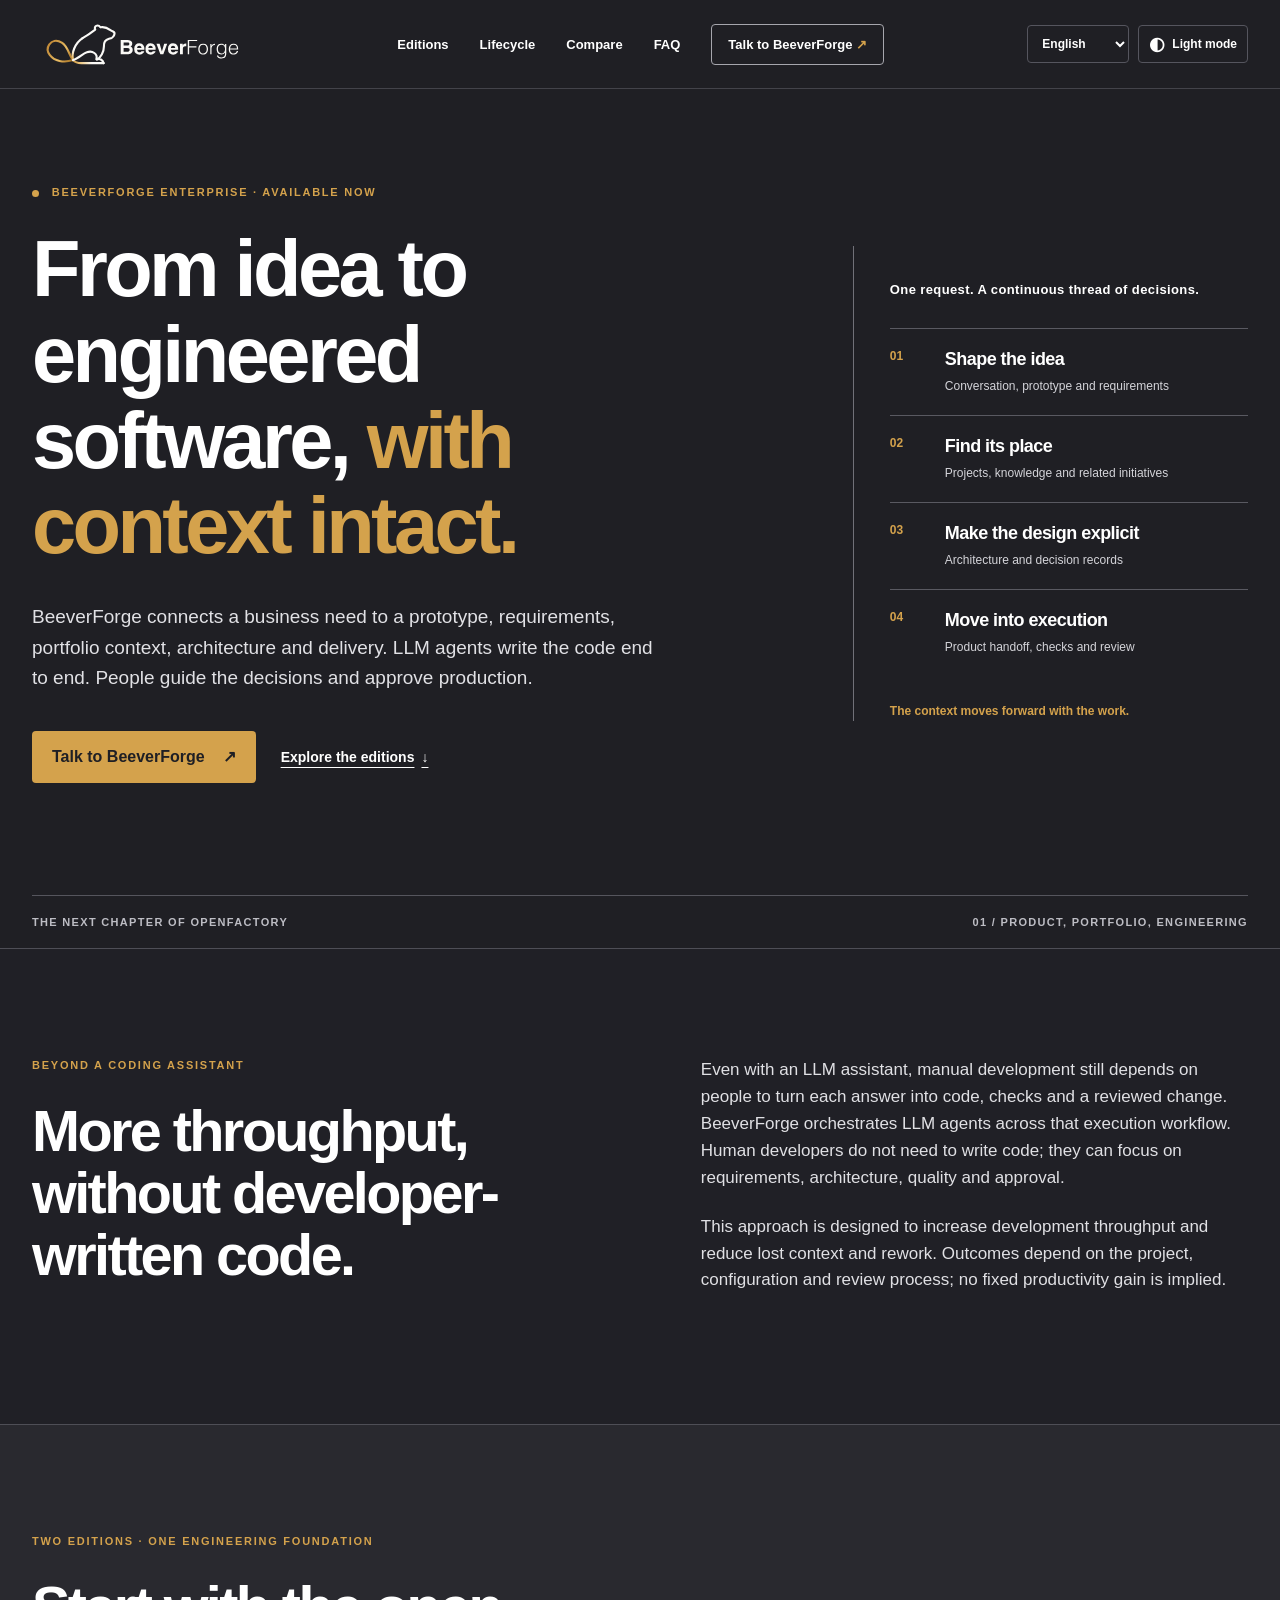
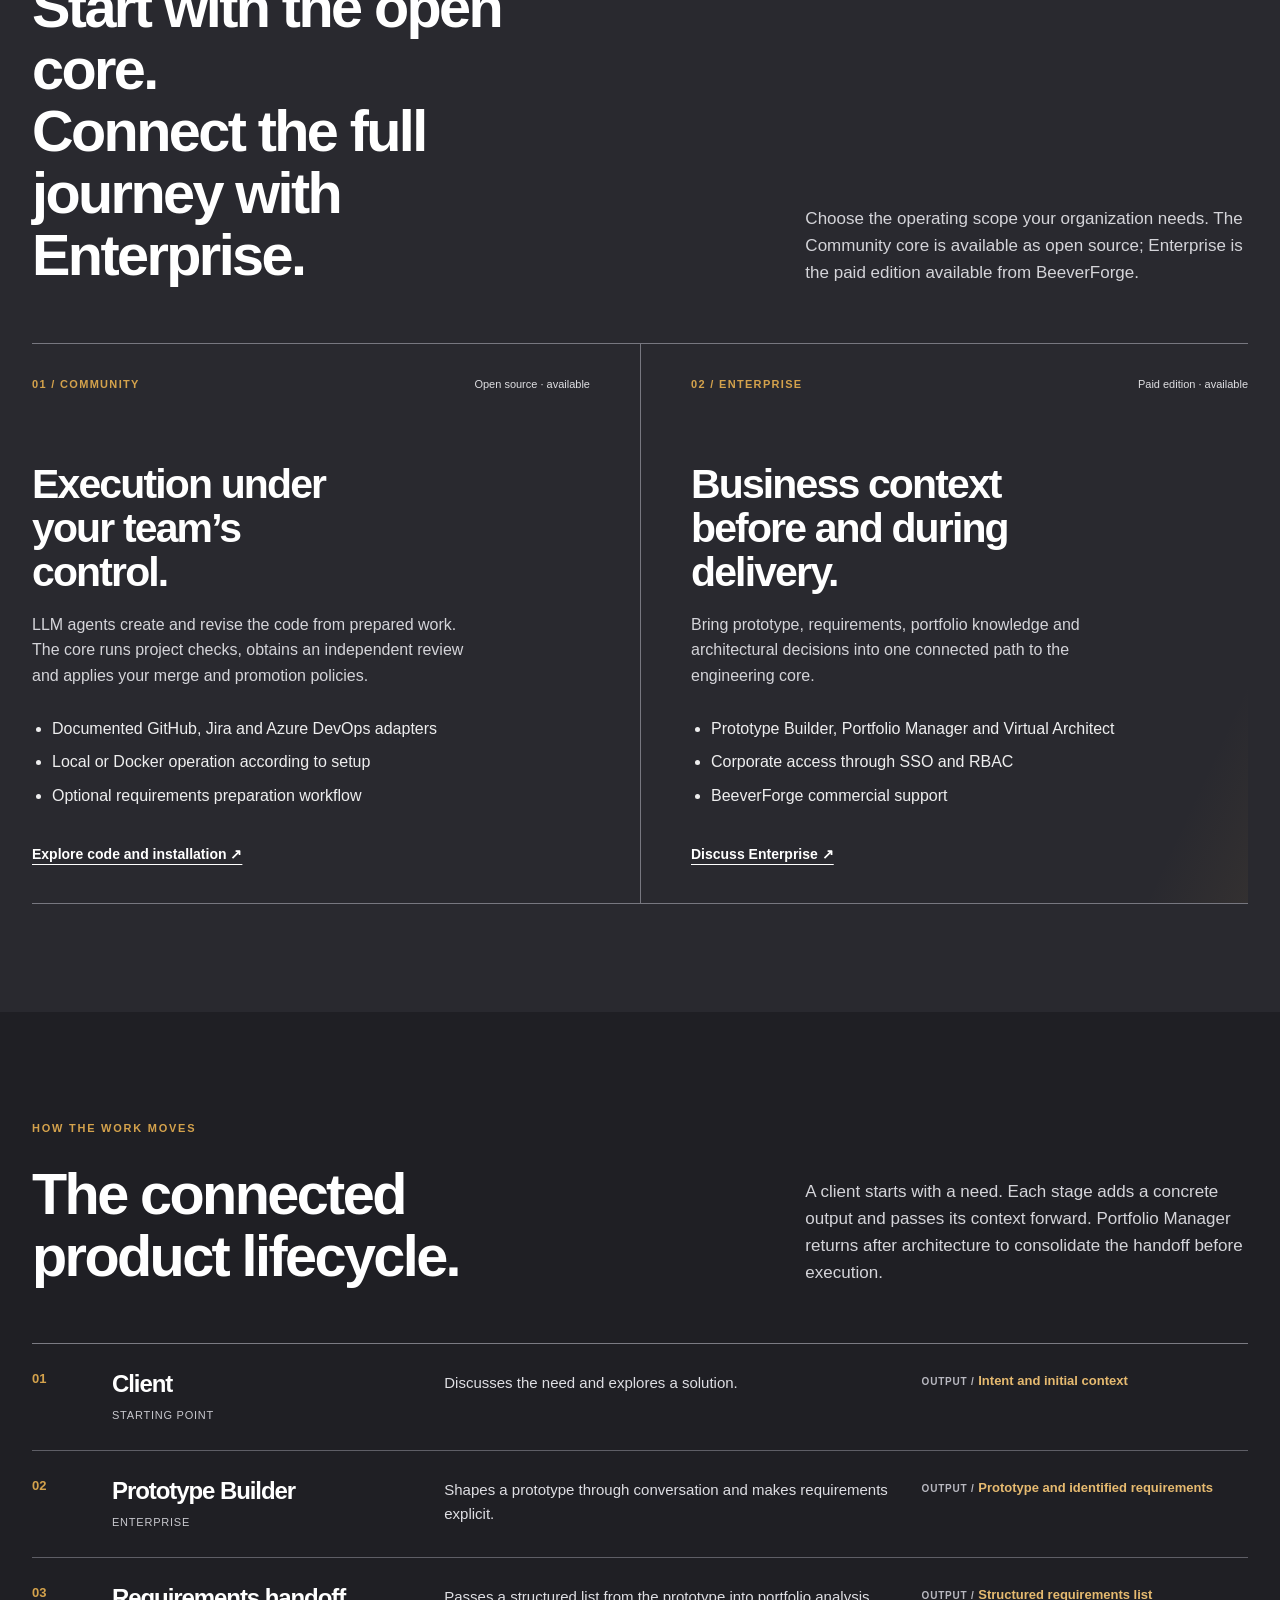
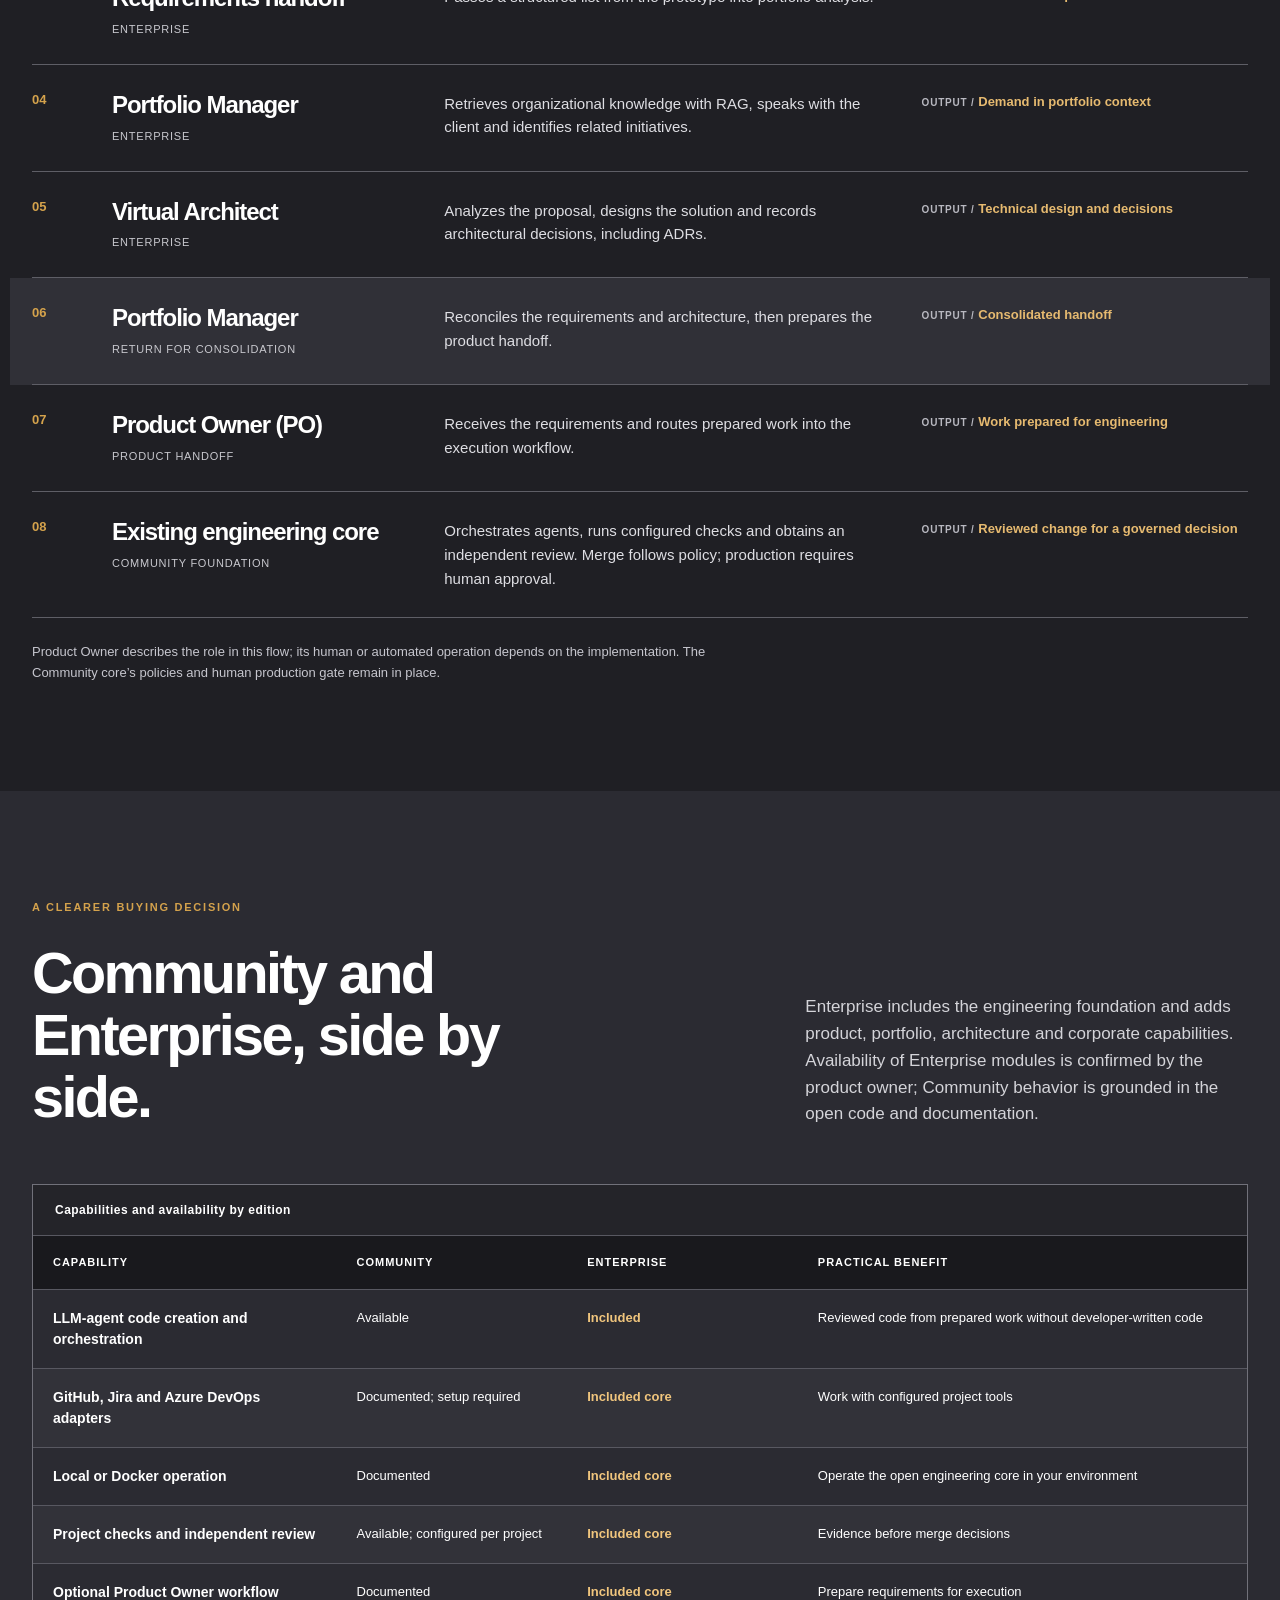
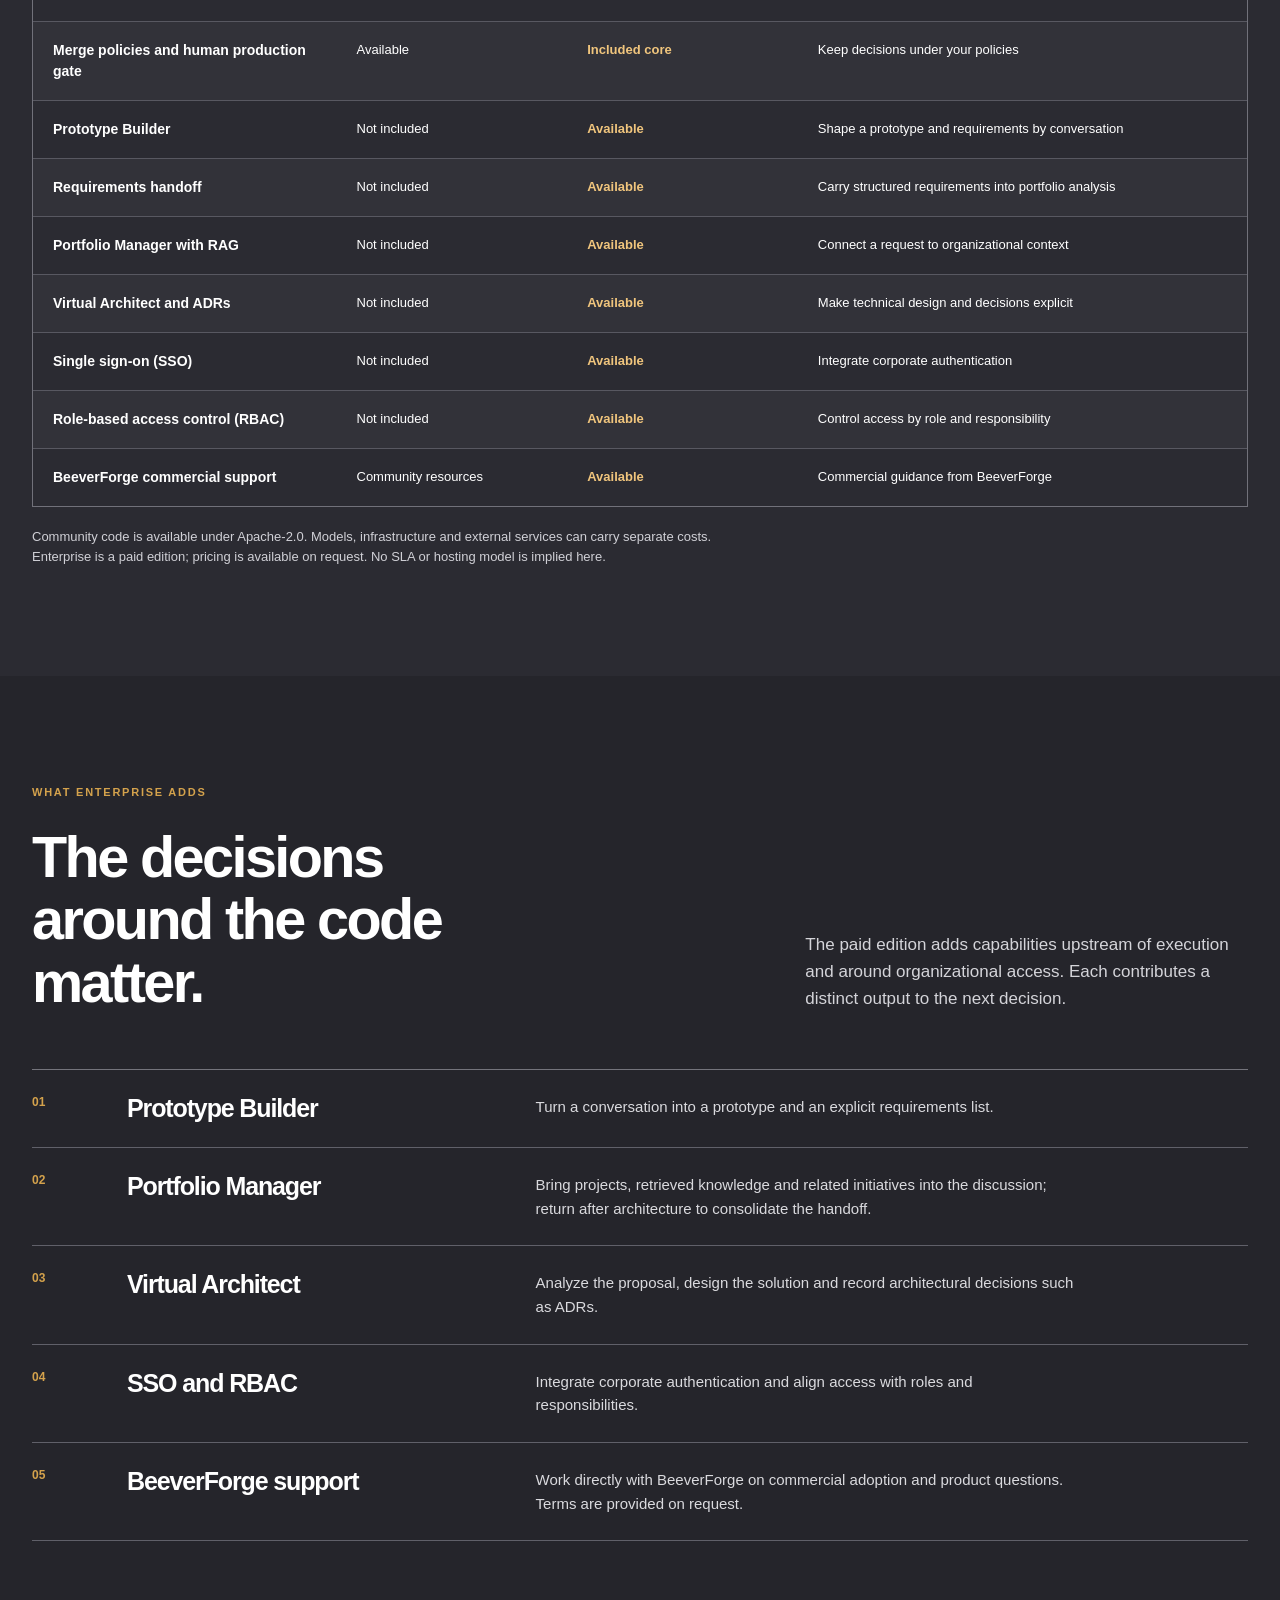
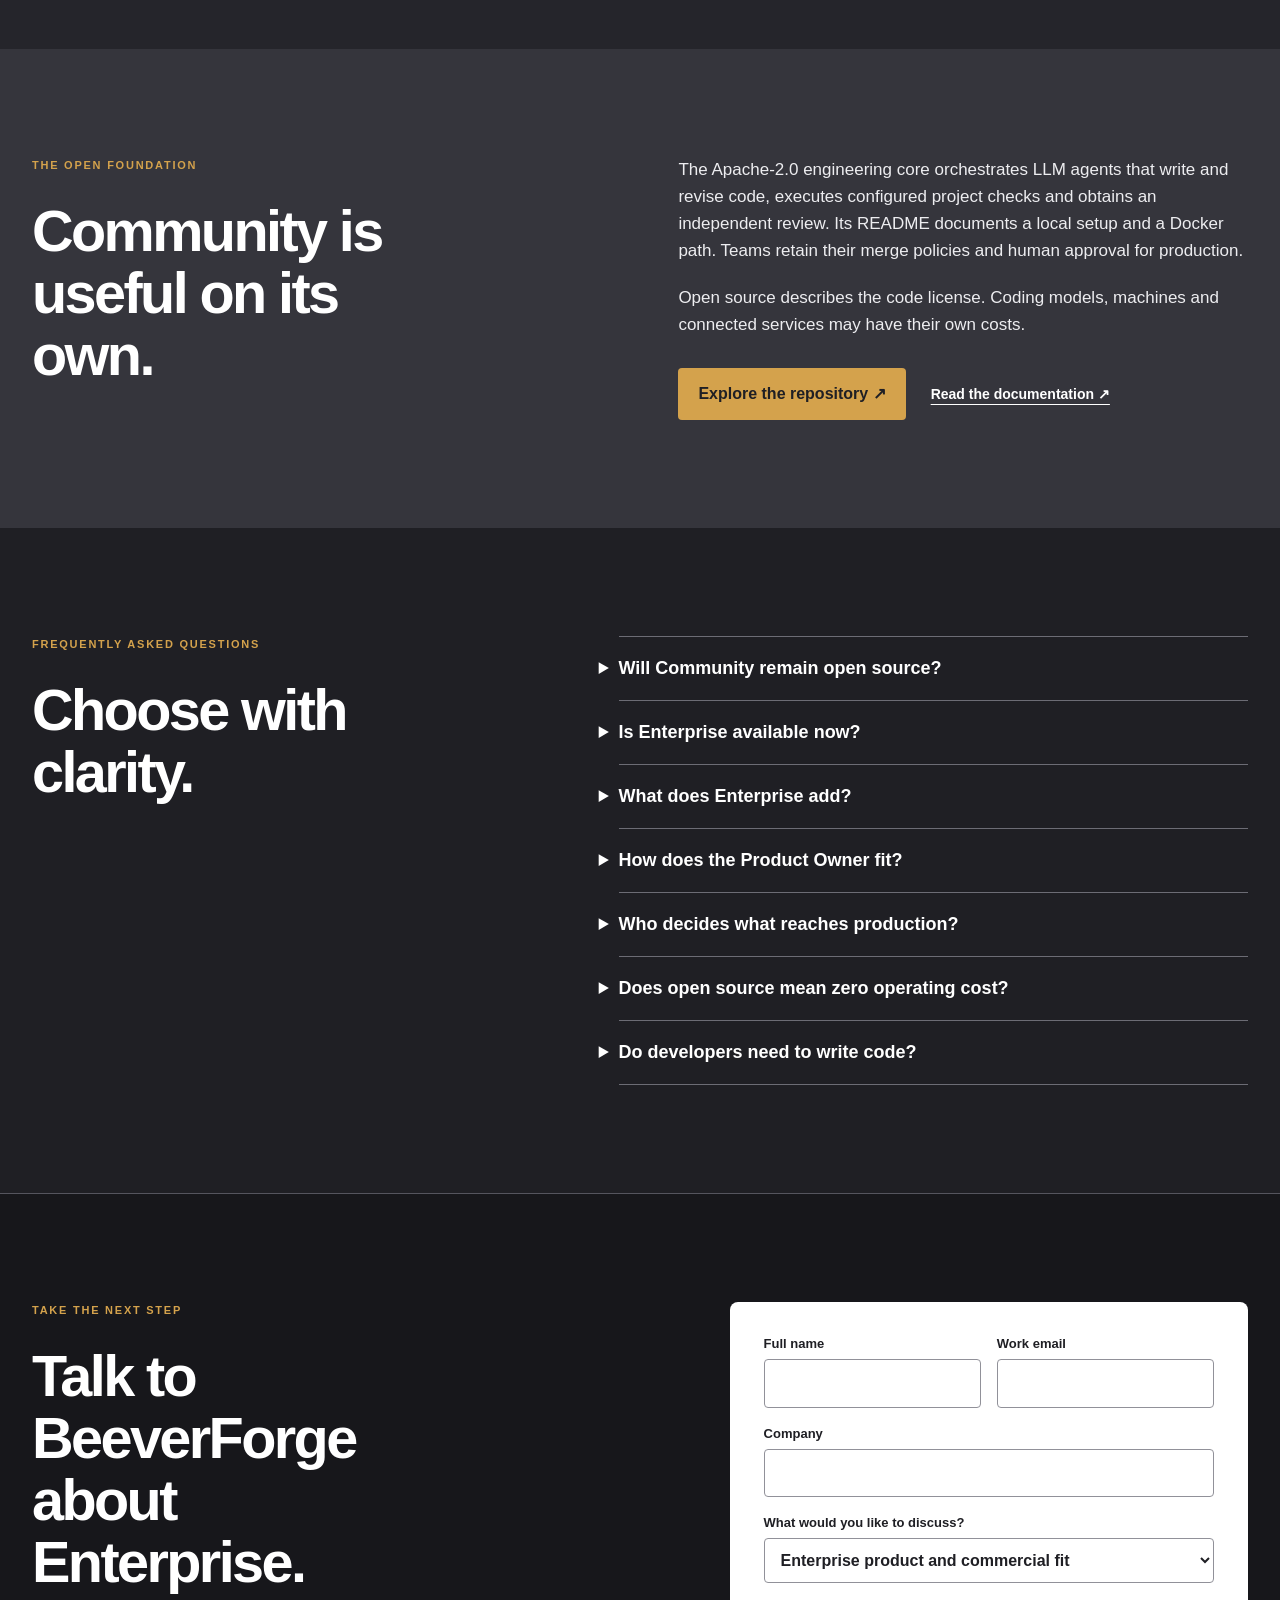
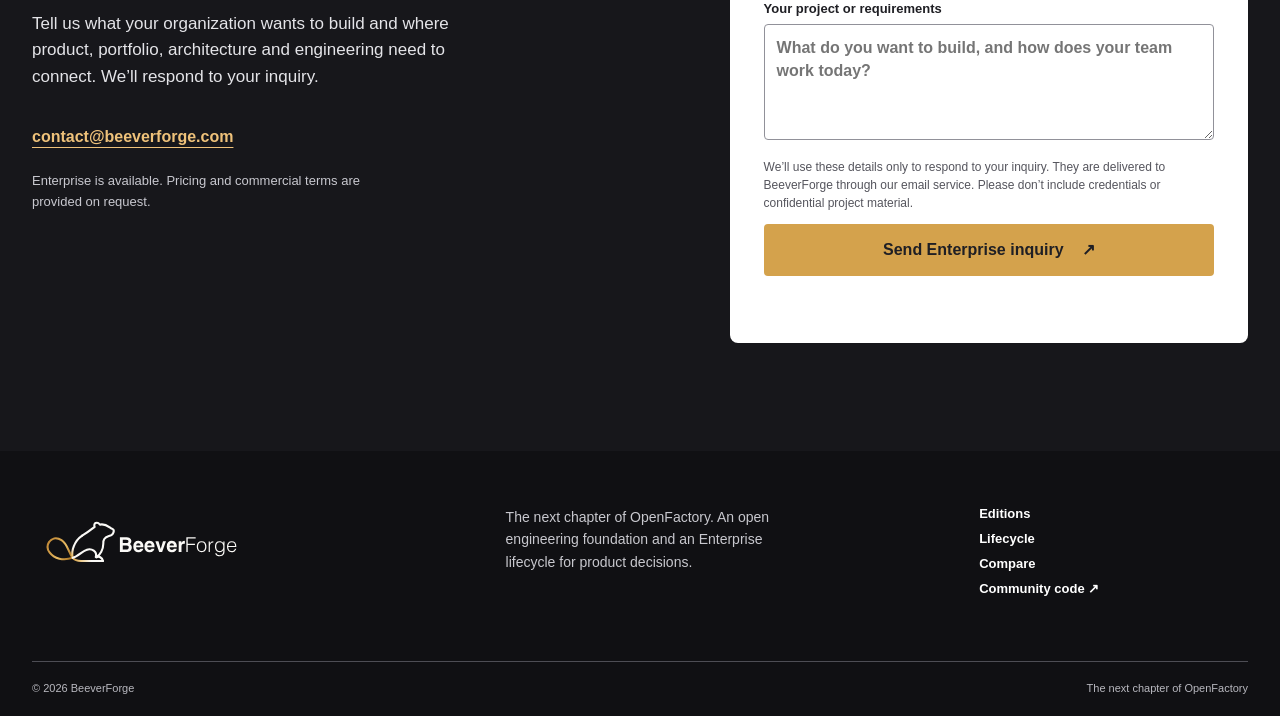
==== commit e6c3f9fd: "Add multilingual site and persistent light theme" ====
--- a/index.html
+++ b/index.html
@@ -5,22 +5,27 @@
   <meta name="viewport" content="width=device-width, initial-scale=1">
   <meta name="robots" content="index,follow,max-image-preview:large">
   <meta name="theme-color" content="#1F1F24">
-  <meta name="description" content="BeeverForge connects product discovery, portfolio context, architecture and a governed open engineering core. Compare Community and Enterprise.">
+  <meta name="description" content="Connect business needs to prototypes, requirements, portfolio context, architecture and LLM-agent software delivery. Explore Community and Enterprise.">
   <title>BeeverForge — From idea to engineered software</title>
-  <link rel="canonical" href="https://beeverforge.com/">
-  <meta property="og:url" content="https://beeverforge.com/">
   <meta property="og:type" content="website">
   <meta property="og:locale" content="en_US">
   <meta property="og:site_name" content="BeeverForge">
   <meta property="og:title" content="BeeverForge — From idea to engineered software">
-  <meta property="og:description" content="An open engineering core and an available Enterprise edition connecting product, portfolio, architecture and execution.">
+  <meta property="og:description" content="Connect business needs to prototypes, requirements, portfolio context, architecture and LLM-agent software delivery. Explore Community and Enterprise.">
   <meta property="og:image" content="https://beeverforge.com/assets/og-beeverforge.png">
   <meta property="og:image:width" content="1200">
   <meta property="og:image:height" content="630">
   <meta name="twitter:card" content="summary_large_image">
+  <link rel="canonical" href="https://beeverforge.com/">
+  <meta property="og:url" content="https://beeverforge.com/">
+  <link rel="alternate" hreflang="en" href="https://beeverforge.com/">
+  <link rel="alternate" hreflang="es" href="https://beeverforge.com/es/">
+  <link rel="alternate" hreflang="pt-BR" href="https://beeverforge.com/pt/">
+  <link rel="alternate" hreflang="x-default" href="https://beeverforge.com/">
   <link rel="icon" href="/assets/favicon.svg" type="image/svg+xml">
   <link rel="apple-touch-icon" href="/assets/apple-touch-icon.png">
   <link rel="stylesheet" href="/assets/final.css">
+  <script>try{document.documentElement.dataset.theme=localStorage.getItem('beeverforge-theme')==='light'?'light':'dark'}catch{document.documentElement.dataset.theme='dark'}</script>
   <script type="application/ld+json">{"@context":"https://schema.org","@type":"Organization","name":"BeeverForge","url":"https://beeverforge.com/","logo":"https://beeverforge.com/assets/logo-dark.svg","email":"contact@beeverforge.com"}</script>
 </head>
 <body>
@@ -32,6 +37,7 @@
       <nav id="site-nav" class="site-nav" aria-label="Main navigation">
         <a href="#editions">Editions</a><a href="#lifecycle">Lifecycle</a><a href="#comparison">Compare</a><a href="#questions">FAQ</a><a class="nav-cta" href="#contact">Talk to BeeverForge <span aria-hidden="true">↗</span></a>
       </nav>
+      <div class="header-tools"><label class="language-picker"><span class="sr-only">Language</span><select aria-label="Language" data-language><option value="/" selected>English</option><option value="/es/">Español</option><option value="/pt/">Português</option></select></label><button class="theme-toggle" type="button" data-theme-toggle aria-label="Switch to light mode" aria-pressed="false"><span aria-hidden="true">◐</span><span data-theme-label>Light mode</span></button></div>
     </div>
   </header>
   <main id="main">
@@ -40,7 +46,7 @@
         <div class="hero-copy">
           <p class="eyebrow"><span class="gold-dot" aria-hidden="true"></span> BeeverForge Enterprise · Available now</p>
           <h1 id="hero-title">From idea to engineered software, <em>with context intact.</em></h1>
-          <p class="lead">BeeverForge connects the first product conversation to requirements, the company portfolio, architecture and a governed engineering workflow. Community provides the open core. Enterprise brings the whole lifecycle together.</p>
+          <p class="lead">BeeverForge connects a business need to a prototype, requirements, portfolio context, architecture and delivery. LLM agents write the code end to end. People guide the decisions and approve production.</p>
           <div class="actions"><a class="button button-gold" href="#contact">Talk to BeeverForge <span aria-hidden="true">↗</span></a><a class="text-link" href="#editions">Explore the editions <span aria-hidden="true">↓</span></a></div>
         </div>
         <div class="hero-aside" aria-label="The four connected decisions">
@@ -57,11 +63,13 @@
       <div class="shell hero-bottom"><span>The next chapter of OpenFactory</span><span>01 / Product, portfolio, engineering</span></div>
     </section>
 
+    <section id="productivity" class="section productivity" aria-labelledby="productivity-title"><div class="shell productivity-layout"><div><p class="eyebrow">Beyond a coding assistant</p><h2 id="productivity-title">More throughput, without developer-written code.</h2></div><div><p>Even with an LLM assistant, manual development still depends on people to turn each answer into code, checks and a reviewed change. BeeverForge orchestrates LLM agents across that execution workflow. Human developers do not need to write code; they can focus on requirements, architecture, quality and approval.</p><p>This approach is designed to increase development throughput and reduce lost context and rework. Outcomes depend on the project, configuration and review process; no fixed productivity gain is implied.</p></div></div></section>
+
     <section id="editions" class="section editions" aria-labelledby="editions-title">
       <div class="shell">
         <div class="section-heading"><p class="eyebrow">Two editions · one engineering foundation</p><h2 id="editions-title">Start with the open core.<br>Connect the full journey with Enterprise.</h2><p>Choose the operating scope your organization needs. The Community core is available as open source; Enterprise is the paid edition available from BeeverForge.</p></div>
         <div class="edition-columns">
-          <article class="edition-panel"><div class="edition-top"><span class="edition-index">01 / COMMUNITY</span><span class="status">Open source · available</span></div><h3>Execution under your team’s control.</h3><p>Orchestrate coding agents from prepared work, run project checks, obtain an independent review and apply your merge and promotion policies.</p><ul><li>Documented GitHub, Jira and Azure DevOps adapters</li><li>Local or Docker operation according to setup</li><li>Optional Product Owner requirements workflow</li></ul><a class="text-link" href="https://github.com/Open-Factory-Digital/openfactory-core">Explore code and installation ↗</a></article>
+          <article class="edition-panel"><div class="edition-top"><span class="edition-index">01 / COMMUNITY</span><span class="status">Open source · available</span></div><h3>Execution under your team’s control.</h3><p>LLM agents create and revise the code from prepared work. The core runs project checks, obtains an independent review and applies your merge and promotion policies.</p><ul><li>Documented GitHub, Jira and Azure DevOps adapters</li><li>Local or Docker operation according to setup</li><li>Optional requirements preparation workflow</li></ul><a class="text-link" href="https://github.com/Open-Factory-Digital/openfactory-core">Explore code and installation ↗</a></article>
           <article class="edition-panel enterprise-panel"><div class="edition-top"><span class="edition-index">02 / ENTERPRISE</span><span class="status">Paid edition · available</span></div><h3>Business context before and during delivery.</h3><p>Bring prototype, requirements, portfolio knowledge and architectural decisions into one connected path to the engineering core.</p><ul><li>Prototype Builder, Portfolio Manager and Virtual Architect</li><li>Corporate access through SSO and RBAC</li><li>BeeverForge commercial support</li></ul><a class="text-link" href="#contact">Discuss Enterprise ↗</a></article>
         </div>
       </div>
@@ -87,7 +95,7 @@
     <section id="comparison" class="section comparison" aria-labelledby="comparison-title">
       <div class="shell"><div class="section-heading"><p class="eyebrow">A clearer buying decision</p><h2 id="comparison-title">Community and Enterprise, side by side.</h2><p>Enterprise includes the engineering foundation and adds product, portfolio, architecture and corporate capabilities. Availability of Enterprise modules is confirmed by the product owner; Community behavior is grounded in the open code and documentation.</p></div>
         <div class="table-frame" tabindex="0" aria-label="Capability comparison table, horizontally scrollable on small screens"><table><caption>Capabilities and availability by edition</caption><thead><tr><th scope="col">Capability</th><th scope="col">Community</th><th scope="col">Enterprise</th><th scope="col">Practical benefit</th></tr></thead><tbody>
-          <tr><th scope="row">Development orchestration</th><td>Available</td><td>Included</td><td>Traceable execution from prepared work</td></tr>
+          <tr><th scope="row">LLM-agent code creation and orchestration</th><td>Available</td><td>Included</td><td>Reviewed code from prepared work without developer-written code</td></tr>
           <tr><th scope="row">GitHub, Jira and Azure DevOps adapters</th><td>Documented; setup required</td><td>Included core</td><td>Work with configured project tools</td></tr>
           <tr><th scope="row">Local or Docker operation</th><td>Documented</td><td>Included core</td><td>Operate the open engineering core in your environment</td></tr>
           <tr><th scope="row">Project checks and independent review</th><td>Available; configured per project</td><td>Included core</td><td>Evidence before merge decisions</td></tr>
@@ -113,7 +121,7 @@
       <article><span>05</span><h3>BeeverForge support</h3><p>Work directly with BeeverForge on commercial adoption and product questions. Terms are provided on request.</p></article>
     </div></div></section>
 
-    <section id="community" class="section open-core" aria-labelledby="core-title"><div class="shell core-layout"><div><p class="eyebrow">The open foundation</p><h2 id="core-title">Community is useful on its own.</h2></div><div><p>The Apache-2.0 engineering core orchestrates agents, executes configured project checks and obtains an independent review. Its README documents a local setup and a Docker path. Teams retain their merge policies and human approval for production.</p><p>Open source describes the code license. Coding models, machines and connected services may have their own costs.</p><div class="actions"><a class="button button-gold" href="https://github.com/Open-Factory-Digital/openfactory-core">Explore the repository ↗</a><a class="text-link" href="https://github.com/Open-Factory-Digital/openfactory-core/tree/main/docs">Read the documentation ↗</a></div></div></div></section>
+    <section id="community" class="section open-core" aria-labelledby="core-title"><div class="shell core-layout"><div><p class="eyebrow">The open foundation</p><h2 id="core-title">Community is useful on its own.</h2></div><div><p>The Apache-2.0 engineering core orchestrates LLM agents that write and revise code, executes configured project checks and obtains an independent review. Its README documents a local setup and a Docker path. Teams retain their merge policies and human approval for production.</p><p>Open source describes the code license. Coding models, machines and connected services may have their own costs.</p><div class="actions"><a class="button button-gold" href="https://github.com/Open-Factory-Digital/openfactory-core">Explore the repository ↗</a><a class="text-link" href="https://github.com/Open-Factory-Digital/openfactory-core/tree/main/docs">Read the documentation ↗</a></div></div></div></section>
 
     <section id="questions" class="section faq" aria-labelledby="faq-title"><div class="shell faq-layout"><div><p class="eyebrow">Frequently asked questions</p><h2 id="faq-title">Choose with clarity.</h2></div><div class="faq-list">
       <details><summary>Will Community remain open source?</summary><p>Yes. The Apache-2.0 engineering core remains available to run, inspect and contribute to. Enterprise is the paid edition built around that foundation.</p></details>
@@ -122,9 +130,10 @@
       <details><summary>How does the Product Owner fit?</summary><p>The Product Owner (PO) receives consolidated requirements and routes prepared work to the existing execution flow. The Community core also documents an optional Product Owner workflow. The role’s human or automated operation depends on implementation.</p></details>
       <details><summary>Who decides what reaches production?</summary><p>The documented core uses configurable policies. Independent review is advisory by default, and production promotion requires human approval.</p></details>
       <details><summary>Does open source mean zero operating cost?</summary><p>No. The Community code is Apache-2.0, while coding models, infrastructure and external services may have separate costs.</p></details>
+      <details><summary>Do developers need to write code?</summary><p>No. LLM agents write and revise the code in the BeeverForge workflow. People still define requirements, guide architecture, review evidence and approve production under their policies.</p></details>
     </div></div></section>
 
-    <section id="contact" class="section contact" aria-labelledby="contact-title"><div class="shell contact-layout"><div><p class="eyebrow">Take the next step</p><h2 id="contact-title">Talk to BeeverForge about Enterprise.</h2><p>Tell us what your organization wants to build and where product, portfolio, architecture and engineering need to connect. We’ll respond to your inquiry.</p><a class="contact-email" href="mailto:contact@beeverforge.com">contact@beeverforge.com</a><p class="contact-note">Enterprise is available. Pricing and commercial terms are provided on request.</p></div><form class="inquiry-form" data-inquiry-form data-endpoint="https://beeverforge-contact.80-pereira.workers.dev/contact" data-source="website"><div class="form-trap" aria-hidden="true"><label>Leave this field empty<input name="website" tabindex="-1" autocomplete="off"></label></div><div class="form-pair"><label for="final-name">Full name<input id="final-name" name="name" autocomplete="name" maxlength="120" required></label><label for="final-email">Work email<input id="final-email" name="email" type="email" autocomplete="email" maxlength="254" required></label></div><label for="final-company">Company<input id="final-company" name="company" autocomplete="organization" maxlength="160" required></label><label for="final-interest">What would you like to discuss?<select id="final-interest" name="interest"><option>Enterprise product and commercial fit</option><option>Prototype Builder</option><option>Portfolio Manager and Virtual Architect</option><option>SSO, RBAC and support</option></select></label><label for="final-message">Your project or requirements<textarea id="final-message" name="message" rows="4" minlength="10" maxlength="5000" placeholder="What do you want to build, and how does your team work today?" required></textarea></label><p class="form-privacy">We’ll use these details only to respond to your inquiry. They are delivered to BeeverForge through our email service. Please don’t include credentials or confidential project material.</p><button class="button button-gold" type="submit">Send Enterprise inquiry <span aria-hidden="true">↗</span></button><p class="form-status" role="status" aria-live="polite"></p></form></div></section>
+    <section id="contact" class="section contact" aria-labelledby="contact-title"><div class="shell contact-layout"><div><p class="eyebrow">Take the next step</p><h2 id="contact-title">Talk to BeeverForge about Enterprise.</h2><p>Tell us what your organization wants to build and where product, portfolio, architecture and engineering need to connect. We’ll respond to your inquiry.</p><a class="contact-email" href="mailto:contact@beeverforge.com">contact@beeverforge.com</a><p class="contact-note">Enterprise is available. Pricing and commercial terms are provided on request.</p></div><form class="inquiry-form" data-inquiry-form data-endpoint="https://beeverforge-contact.80-pereira.workers.dev/contact" data-source="website" data-success-url="/thank-you/" data-pending-message="Sending your inquiry…" data-error-message="We could not send your inquiry. Please try again or email contact@beeverforge.com." data-unavailable-message="The inquiry form is being prepared. Please email contact@beeverforge.com."><div class="form-trap" aria-hidden="true"><label>Leave this field empty<input name="website" tabindex="-1" autocomplete="off"></label></div><div class="form-pair"><label for="final-name">Full name<input id="final-name" name="name" autocomplete="name" maxlength="120" required></label><label for="final-email">Work email<input id="final-email" name="email" type="email" autocomplete="email" maxlength="254" required></label></div><label for="final-company">Company<input id="final-company" name="company" autocomplete="organization" maxlength="160" required></label><label for="final-interest">What would you like to discuss?<select id="final-interest" name="interest"><option>Enterprise product and commercial fit</option><option>Prototype Builder</option><option>Portfolio Manager and Virtual Architect</option><option>SSO, RBAC and support</option></select></label><label for="final-message">Your project or requirements<textarea id="final-message" name="message" rows="4" minlength="10" maxlength="5000" placeholder="What do you want to build, and how does your team work today?" required></textarea></label><p class="form-privacy">We’ll use these details only to respond to your inquiry. They are delivered to BeeverForge through our email service. Please don’t include credentials or confidential project material.</p><button class="button button-gold" type="submit">Send Enterprise inquiry <span aria-hidden="true">↗</span></button><p class="form-status" role="status" aria-live="polite"></p></form></div></section>
   </main>
   <footer class="site-footer"><div class="shell footer-grid"><img src="/assets/logo-dark.svg" alt="BeeverForge" width="240" height="74"><p>The next chapter of OpenFactory. An open engineering foundation and an Enterprise lifecycle for product decisions.</p><nav aria-label="Footer links"><a href="#editions">Editions</a><a href="#lifecycle">Lifecycle</a><a href="#comparison">Compare</a><a href="https://github.com/Open-Factory-Digital/openfactory-core">Community code ↗</a></nav></div><div class="shell footer-bottom"><span>© 2026 BeeverForge</span><span>The next chapter of OpenFactory</span></div></footer>
   <script src="/assets/final.js" defer></script>
--- a/assets/final.css
+++ b/assets/final.css
@@ -19,3 +19,45 @@
 @media(max-width:800px){.shell{width:min(var(--max),calc(100% - 40px))}.header-inner{min-height:75px}.brand img{width:195px}.menu-toggle{display:block;border:1px solid #85858d;background:none;color:#fff;border-radius:4px;padding:10px 13px;font-size:13px;font-weight:800}.site-nav{display:none;position:absolute;top:75px;left:0;right:0;background:#29292f;border-bottom:1px solid #777780;padding:20px;flex-direction:column;align-items:stretch;gap:5px}.site-nav.open{display:flex}.site-nav a{padding:12px}.site-nav .nav-cta{margin-top:5px}.hero-grid,.section-heading,.core-layout,.faq-layout,.contact-layout{grid-template-columns:1fr}.hero-grid{gap:55px}.hero-aside{max-width:650px}.section-heading{gap:20px}.section-heading .eyebrow{margin-bottom:0}.section-heading>p:last-child{max-width:65ch}.journey li{grid-template-columns:46px minmax(185px,.75fr) 1fr;gap:14px}.journey li strong{grid-column:2/-1}.edition-panel{padding-right:28px}.edition-panel+.edition-panel{padding-left:28px}.footer-grid{grid-template-columns:1fr 1fr}.footer-grid img{grid-column:1/-1}.contact-layout{gap:45px}}
 @media(max-width:600px){.shell{width:calc(100% - 32px)}.hero{padding-top:60px}.hero-grid{padding-bottom:70px}.hero h1{font-size:clamp(43px,11.5vw,62px)}.lead{font-size:17px}.actions{align-items:stretch;gap:18px}.actions>*{width:100%;justify-content:center}.hero-aside{padding-left:20px}.hero-bottom span:last-child{display:none}.section{padding:76px 0}.section-heading{margin-bottom:35px}.section-heading h2,.core-layout h2,.faq h2,.contact h2{font-size:clamp(37px,10vw,48px)}.edition-columns{grid-template-columns:1fr}.edition-panel,.edition-panel+.edition-panel{border-left:0;padding:28px 0 34px}.edition-panel+.edition-panel{border-top:1px solid #777780}.edition-panel h3{font-size:36px;margin-top:38px}.journey li{grid-template-columns:37px 1fr;gap:8px 13px;padding:22px 0}.journey li p,.journey li strong{grid-column:2}.step-name h3{font-size:23px}.journey .return-step{box-shadow:15px 0 #303037,-15px 0 #303037}.comparison table{min-width:780px}.capability-lines article{grid-template-columns:35px 1fr;gap:6px 12px}.capability-lines p{grid-column:2}.footer-grid{grid-template-columns:1fr;gap:25px}.footer-grid img{grid-column:auto}.footer-bottom{display:block}.footer-bottom span{display:block;margin-top:8px}.form-pair{grid-template-columns:1fr;gap:0}.inquiry-form{padding:24px}.contact-layout{gap:35px}}
 @media(prefers-reduced-motion:reduce){html{scroll-behavior:auto}}
+/* Language, theme and productivity */
+.sr-only{position:absolute;width:1px;height:1px;padding:0;margin:-1px;overflow:hidden;clip:rect(0,0,0,0);white-space:nowrap;border:0}
+.header-tools{display:flex;align-items:center;gap:9px;flex-shrink:0}.language-picker select,.theme-toggle{background:transparent;color:var(--text);border:1px solid var(--line);border-radius:4px;font-size:12px;font-weight:700;min-height:38px;padding:7px 10px}.language-picker select{max-width:105px}.language-picker option{background:var(--surface);color:var(--text)}.theme-toggle{display:flex;align-items:center;gap:7px;white-space:nowrap}.theme-toggle:hover,.language-picker select:hover{border-color:var(--gold)}.theme-toggle span:first-child{font-size:18px;line-height:1}
+.productivity{background:#202026;border-top:1px solid #4e4e56;border-bottom:1px solid #4e4e56}.productivity-layout{display:grid;grid-template-columns:1fr 1fr;gap:10%;align-items:start}.productivity h2{font-size:clamp(42px,4.5vw,68px);max-width:16ch;margin:0}.productivity-layout>div:last-child p{font-size:17px;color:#e0e0e4;margin:0 0 22px}
+@media(max-width:1200px){.header-inner{gap:16px}.site-nav{gap:13px}.brand img{width:190px}.site-nav{font-size:12px}}
+@media(max-width:1000px){.header-inner{flex-wrap:wrap;min-height:75px}.brand{margin-right:auto}.menu-toggle{display:block;order:3;border:1px solid var(--line);background:none;color:var(--text);border-radius:4px;padding:10px 13px;font-size:13px;font-weight:800}.header-tools{order:2}.site-nav{display:none;position:absolute;top:75px;left:0;right:0;background:var(--surface);border-bottom:1px solid var(--line);padding:20px;flex-direction:column;align-items:stretch;gap:5px}.site-nav.open{display:flex}.site-nav a{padding:12px}.site-nav .nav-cta{margin-top:5px}}
+@media(max-width:800px){.productivity-layout{grid-template-columns:1fr;gap:25px}}
+@media(max-width:600px){.header-inner{gap:8px}.brand img{width:145px}.header-tools{gap:5px}.language-picker select,.theme-toggle{font-size:11px;min-height:34px;padding:5px}.theme-toggle span:first-child{font-size:16px}.theme-toggle [data-theme-label]{display:none}.menu-toggle{font-size:11px;padding:8px}.productivity h2{font-size:clamp(37px,10vw,48px)}}
+:root[data-theme="light"]{--ink:#1f1f24;--surface:#f3f3f4;--surface-2:#eeeef0;--deep:#f4f4f5;--text:#1f1f24;--muted:#44444b;--line:#97979f}
+:root[data-theme="light"] body,:root[data-theme="light"] .site-header,:root[data-theme="light"] .hero,:root[data-theme="light"] .lifecycle,:root[data-theme="light"] .faq{background:#fff;color:#1f1f24}
+:root[data-theme="light"] .site-header{border-bottom-color:#d5d5d9}
+:root[data-theme="light"] .hero-bottom,:root[data-theme="light"] .hero-aside,:root[data-theme="light"] .hero-aside li,:root[data-theme="light"] .journey,:root[data-theme="light"] .journey li,:root[data-theme="light"] .faq-list,:root[data-theme="light"] .faq details{border-color:#c5c5ca}
+:root[data-theme="light"] .hero-bottom,:root[data-theme="light"] .hero-aside small,:root[data-theme="light"] .status,:root[data-theme="light"] .lead,:root[data-theme="light"] .section-heading>p:last-child,:root[data-theme="light"] .journey li p,:root[data-theme="light"] .journey-note,:root[data-theme="light"] .faq details p{color:#414149}
+:root[data-theme="light"] .eyebrow,:root[data-theme="light"] .step-number,:root[data-theme="light"] .edition-index,:root[data-theme="light"] .hero h1 em,:root[data-theme="light"] .aside-end{color:#8a5c16}
+:root[data-theme="light"] .productivity{background:#f6f6f7;border-color:#d8d8dc}
+:root[data-theme="light"] .productivity-layout>div:last-child p{color:#414149}
+:root[data-theme="light"] .editions,:root[data-theme="light"] .comparison,:root[data-theme="light"] .open-core{background:#f3f3f4}
+:root[data-theme="light"] .edition-columns,:root[data-theme="light"] .edition-panel+.edition-panel,:root[data-theme="light"] .capability-lines,:root[data-theme="light"] .capability-lines article{border-color:#bdbdc4}
+:root[data-theme="light"] .edition-panel>p,:root[data-theme="light"] .edition-panel ul,:root[data-theme="light"] .capability-lines p,:root[data-theme="light"] .core-layout>div:last-child>p{color:#33333b}
+:root[data-theme="light"] .enterprise-panel{background:linear-gradient(115deg,transparent 82%,rgba(212,162,76,.12))}
+:root[data-theme="light"] .journey li strong{color:#805314}
+:root[data-theme="light"] .journey li strong::before,:root[data-theme="light"] .step-name small{color:#575760}
+:root[data-theme="light"] .journey .return-step{background:#eeeef0;box-shadow:22px 0 #eeeef0,-22px 0 #eeeef0}
+:root[data-theme="light"] .table-frame{border-color:#9999a1}
+:root[data-theme="light"] .comparison caption,:root[data-theme="light"] .comparison thead{background:#dedee2}
+:root[data-theme="light"] .comparison th,:root[data-theme="light"] .comparison td{border-color:#c7c7cd}
+:root[data-theme="light"] .comparison tbody tr:nth-child(even){background:#eaeaec}
+:root[data-theme="light"] .comparison tbody td:nth-child(3){color:#72460b}
+:root[data-theme="light"] .comparison-note{color:#4a4a52}
+:root[data-theme="light"] .capabilities{background:#fff}
+:root[data-theme="light"] .contact{background:#f0f0f2;border-top-color:#c7c7ce}
+:root[data-theme="light"] .contact-layout>div>p:not(.eyebrow),:root[data-theme="light"] .contact-layout .contact-note{color:#44444c!important}
+:root[data-theme="light"] .contact-email{color:#794e12}
+:root[data-theme="light"] .inquiry-form{border:1px solid #b9b9c0}
+:root[data-theme="light"] .site-footer{background:#e8e8eb}
+:root[data-theme="light"] .footer-grid p,:root[data-theme="light"] .footer-bottom{color:#45454c}
+:root[data-theme="light"] .footer-bottom{border-color:#bdbdc4}
+:root[data-theme="light"] .site-nav{background:#fff}
+:root[data-theme="light"] .button-gold{color:#1f1f24}
+@media(max-width:600px){:root[data-theme="light"] .journey .return-step{box-shadow:15px 0 #eeeef0,-15px 0 #eeeef0}}
+:root[data-theme="light"] .hero-aside li>span,:root[data-theme="light"] .capability-lines article>span,:root[data-theme="light"] .nav-cta span{color:#8a5c16}
+@media(max-width:350px){.header-inner{min-height:96px;padding-block:6px}.site-nav{top:99px}}
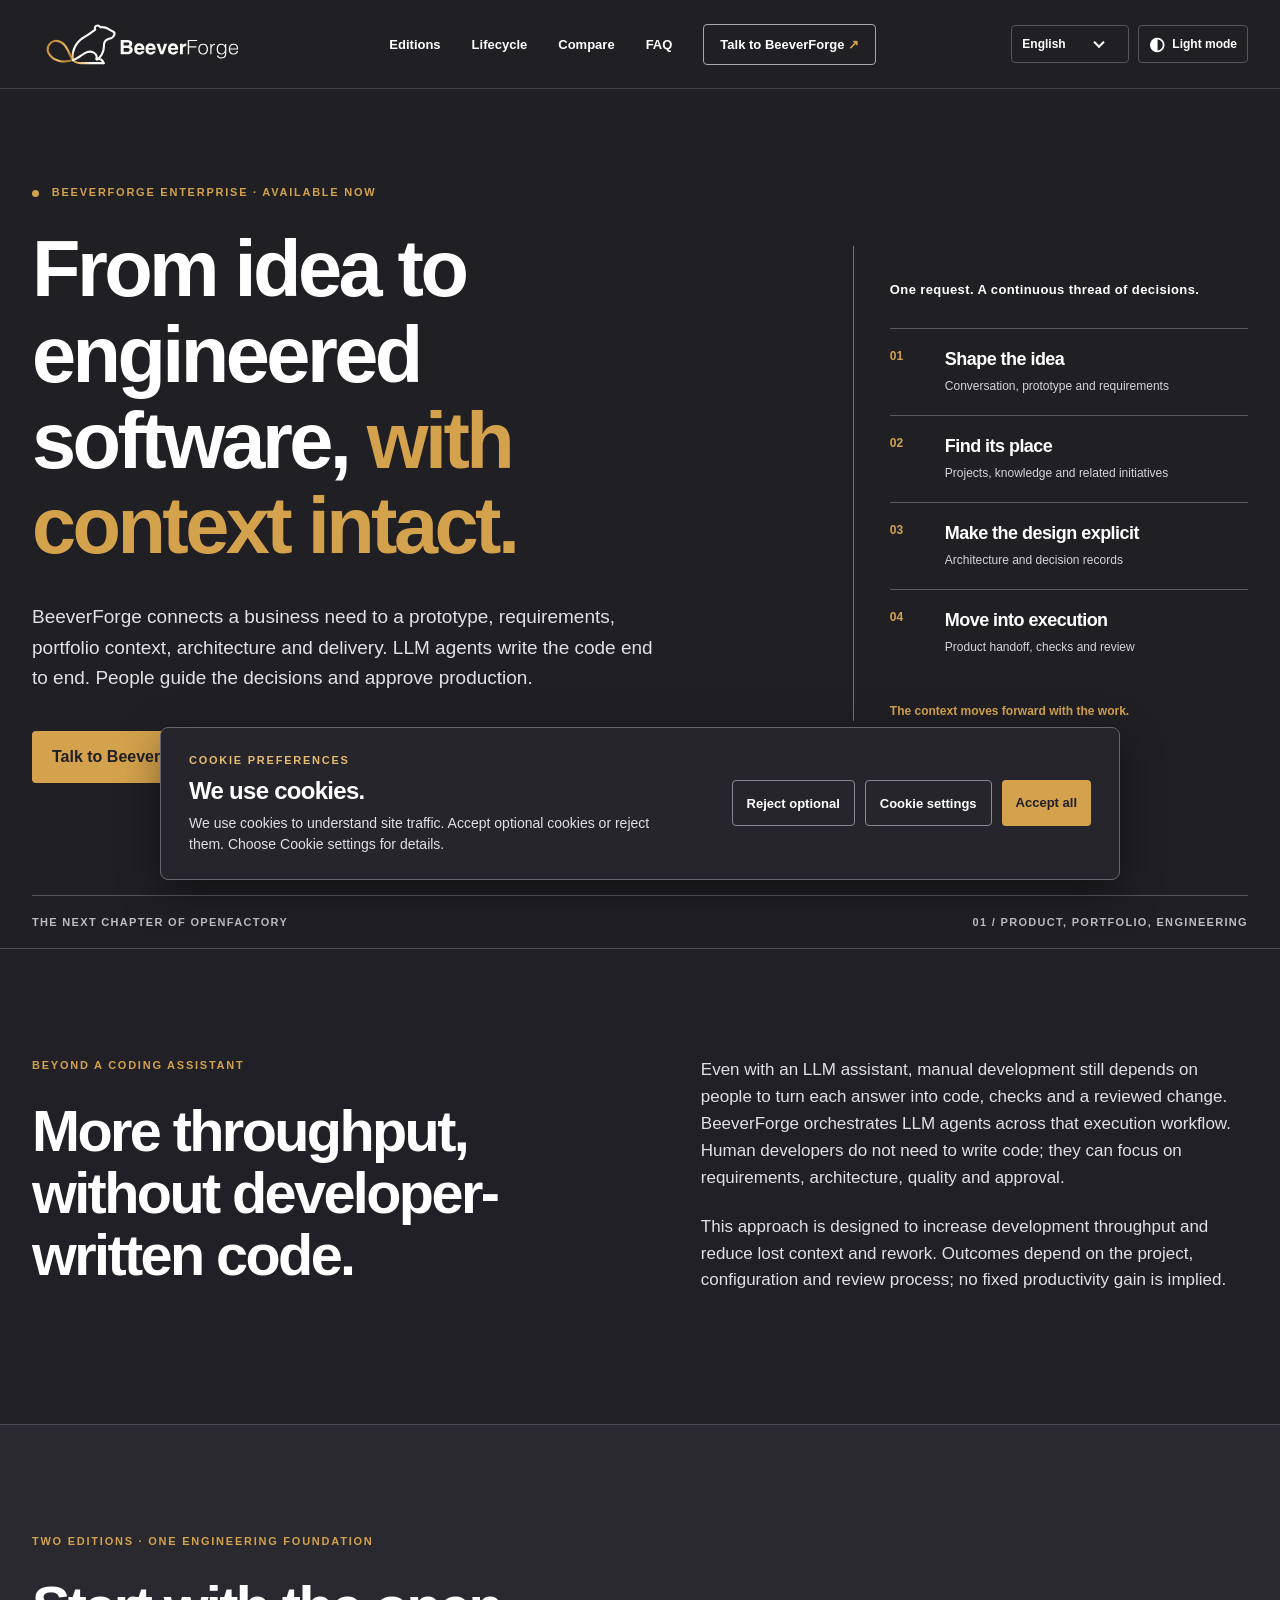
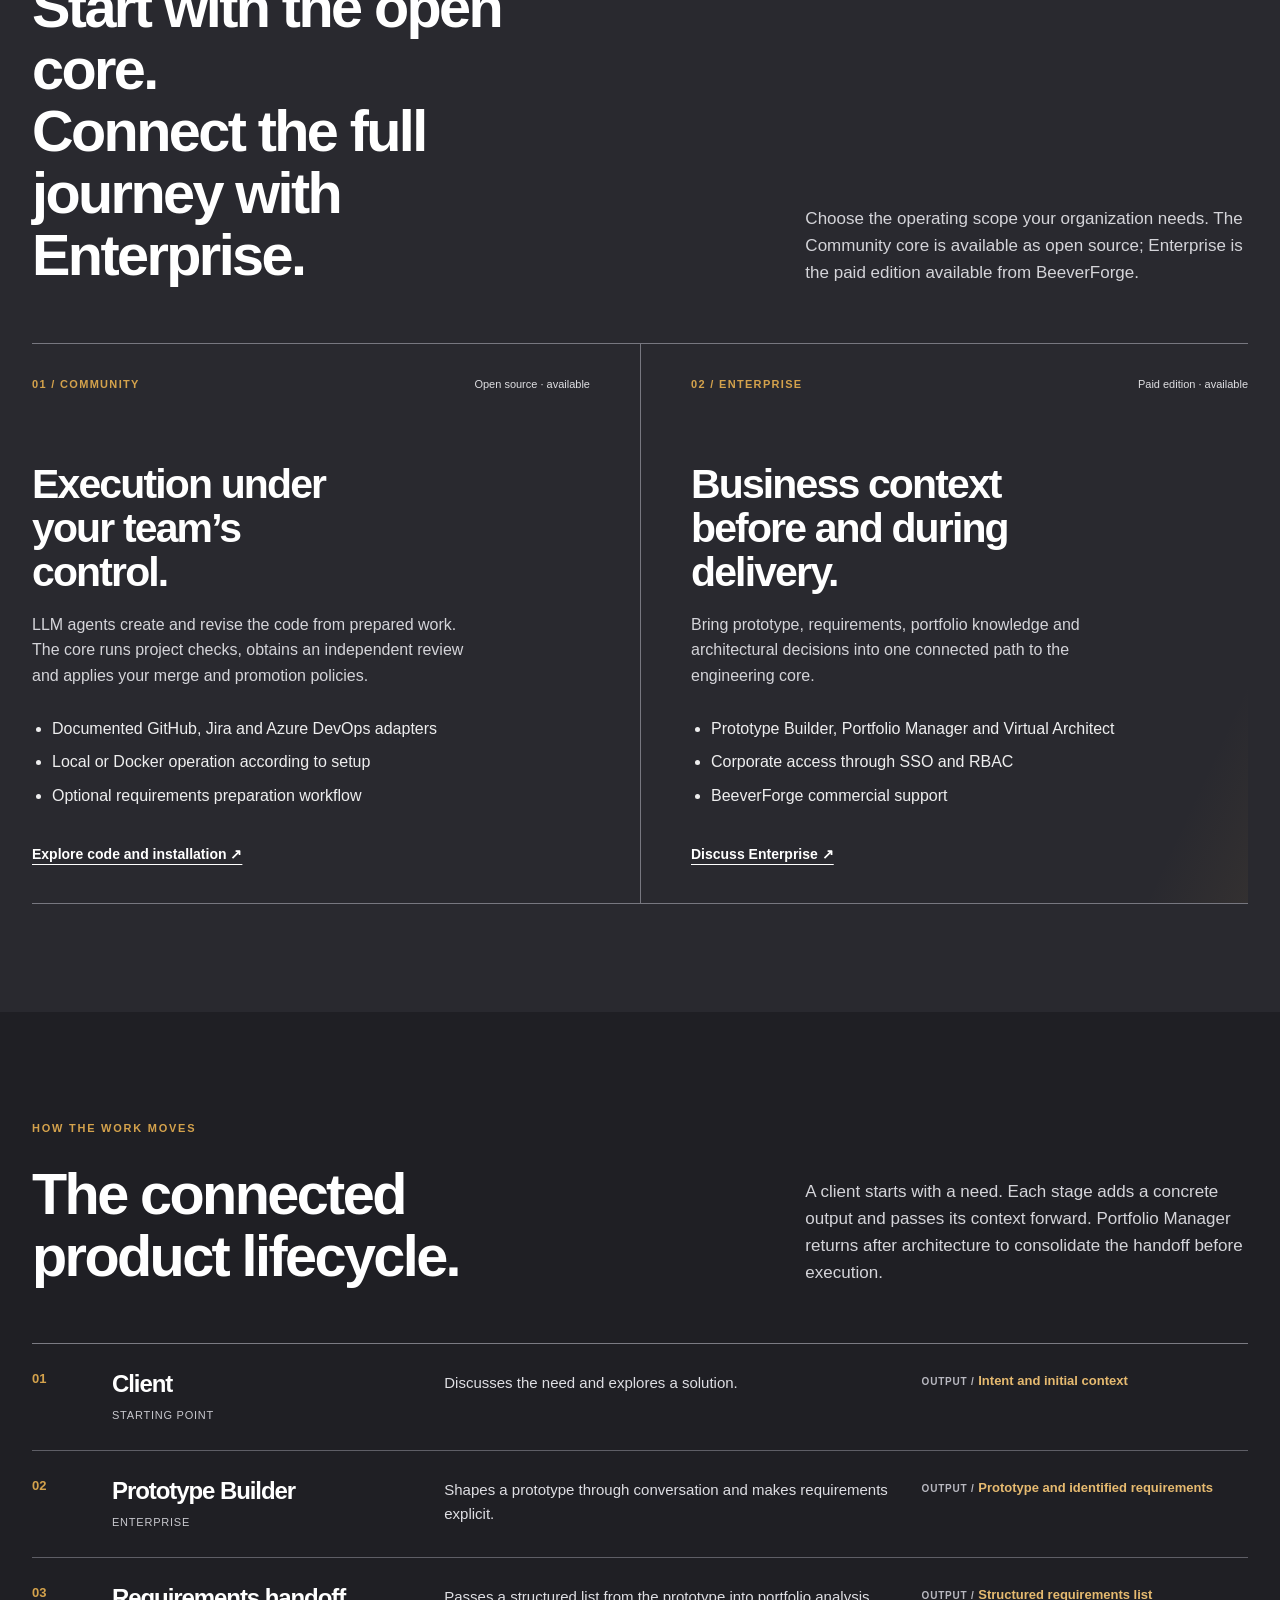
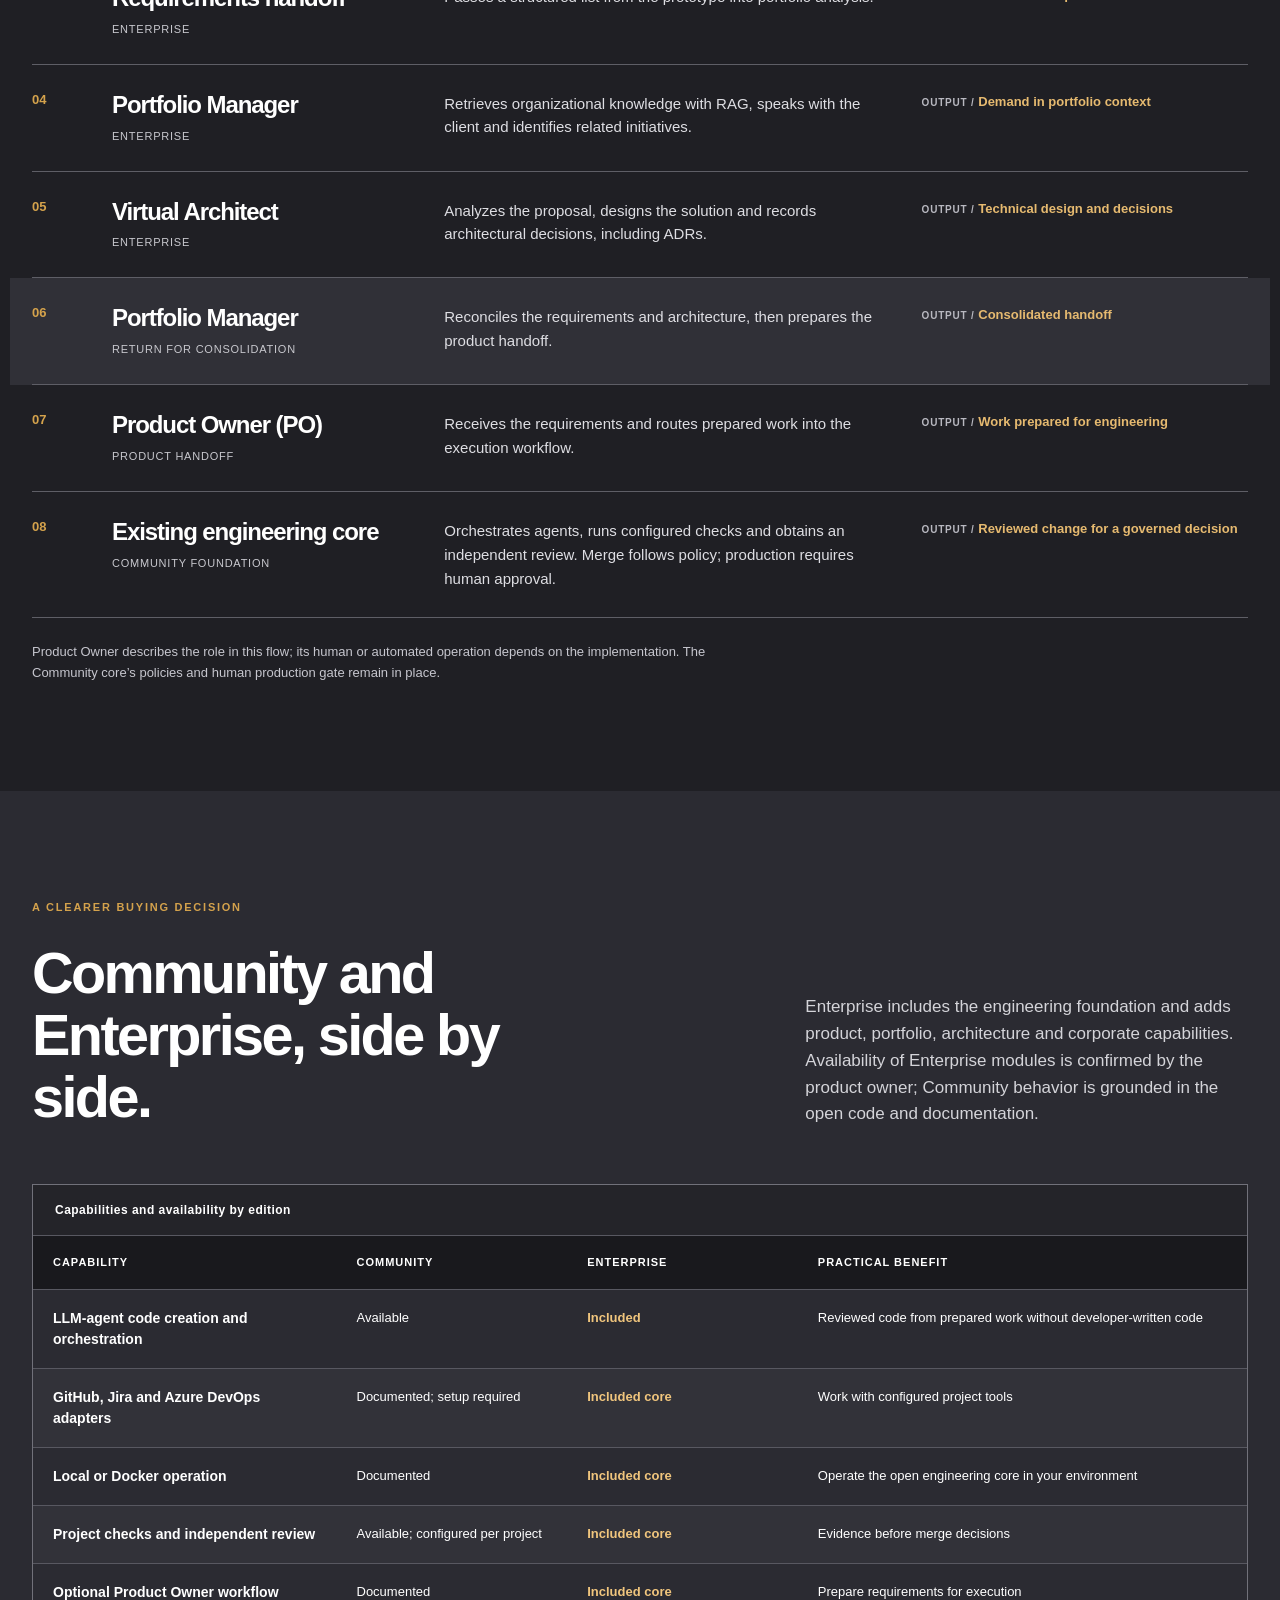
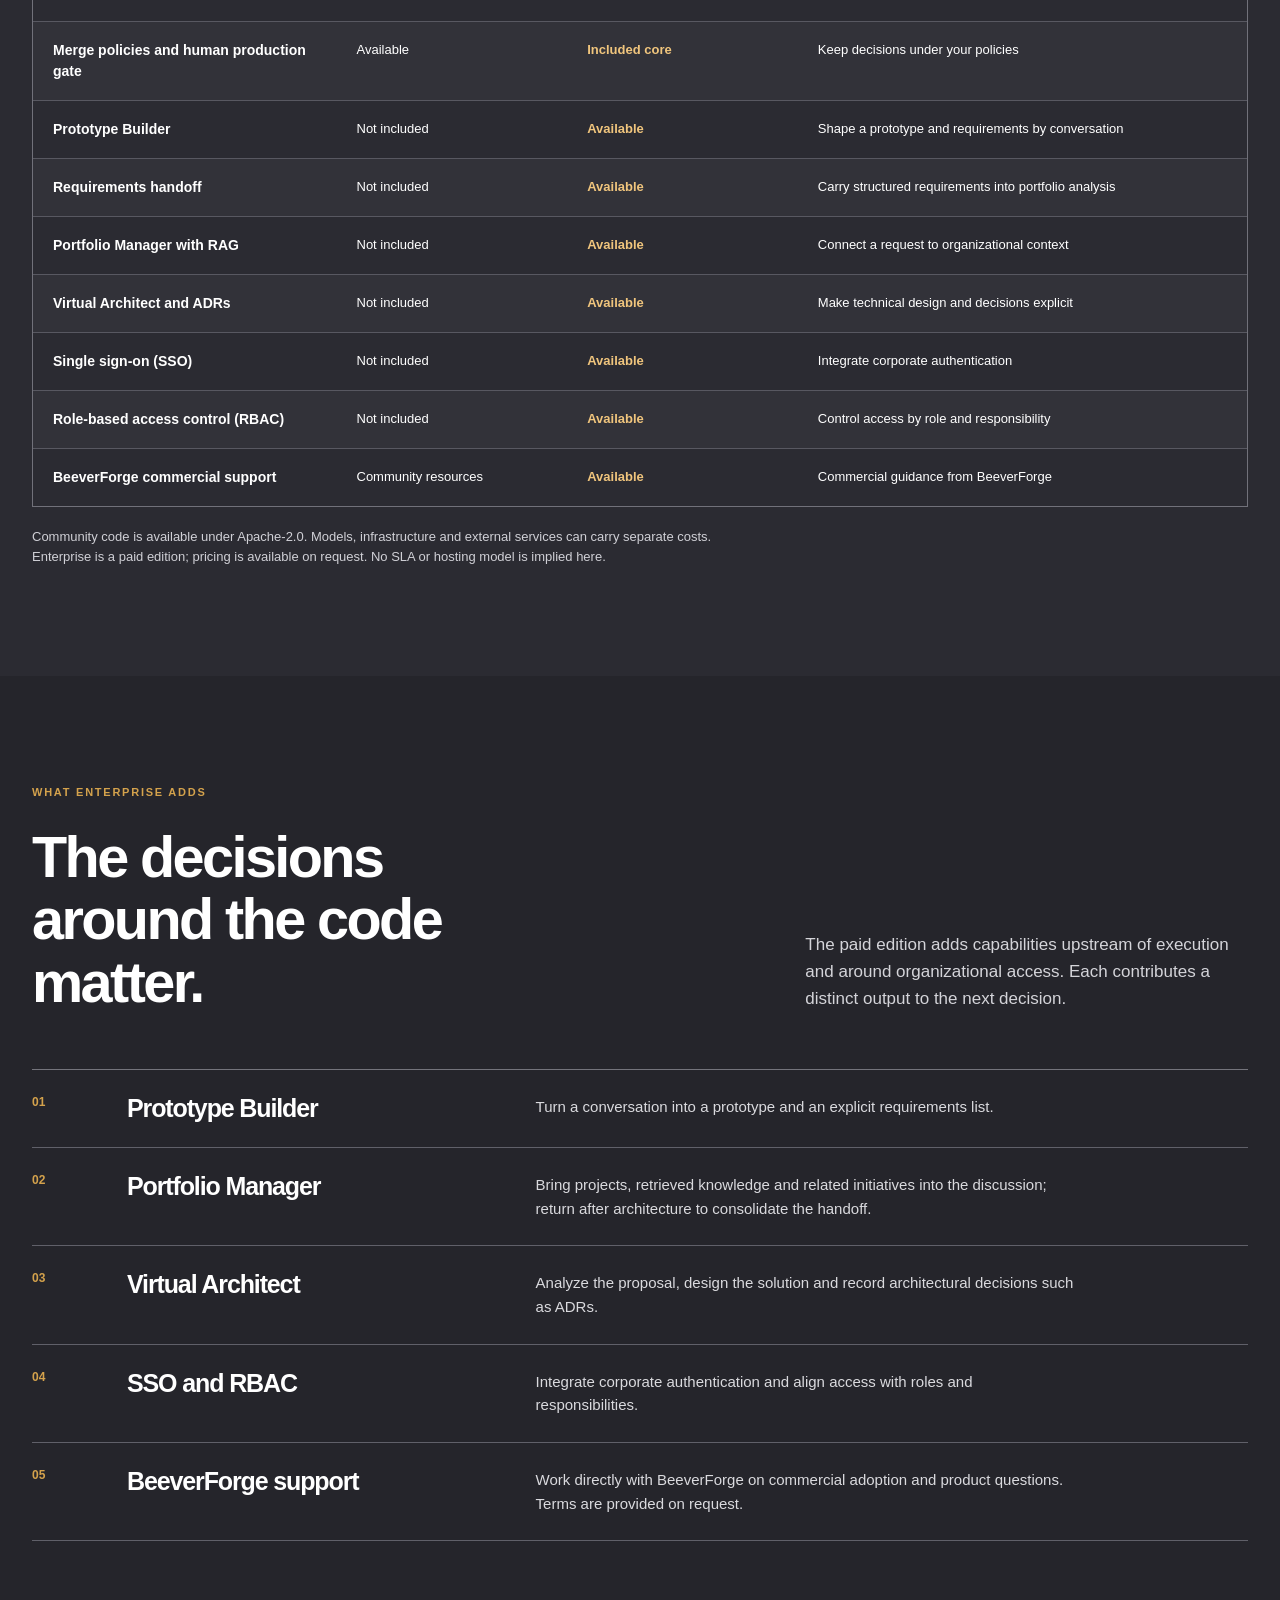
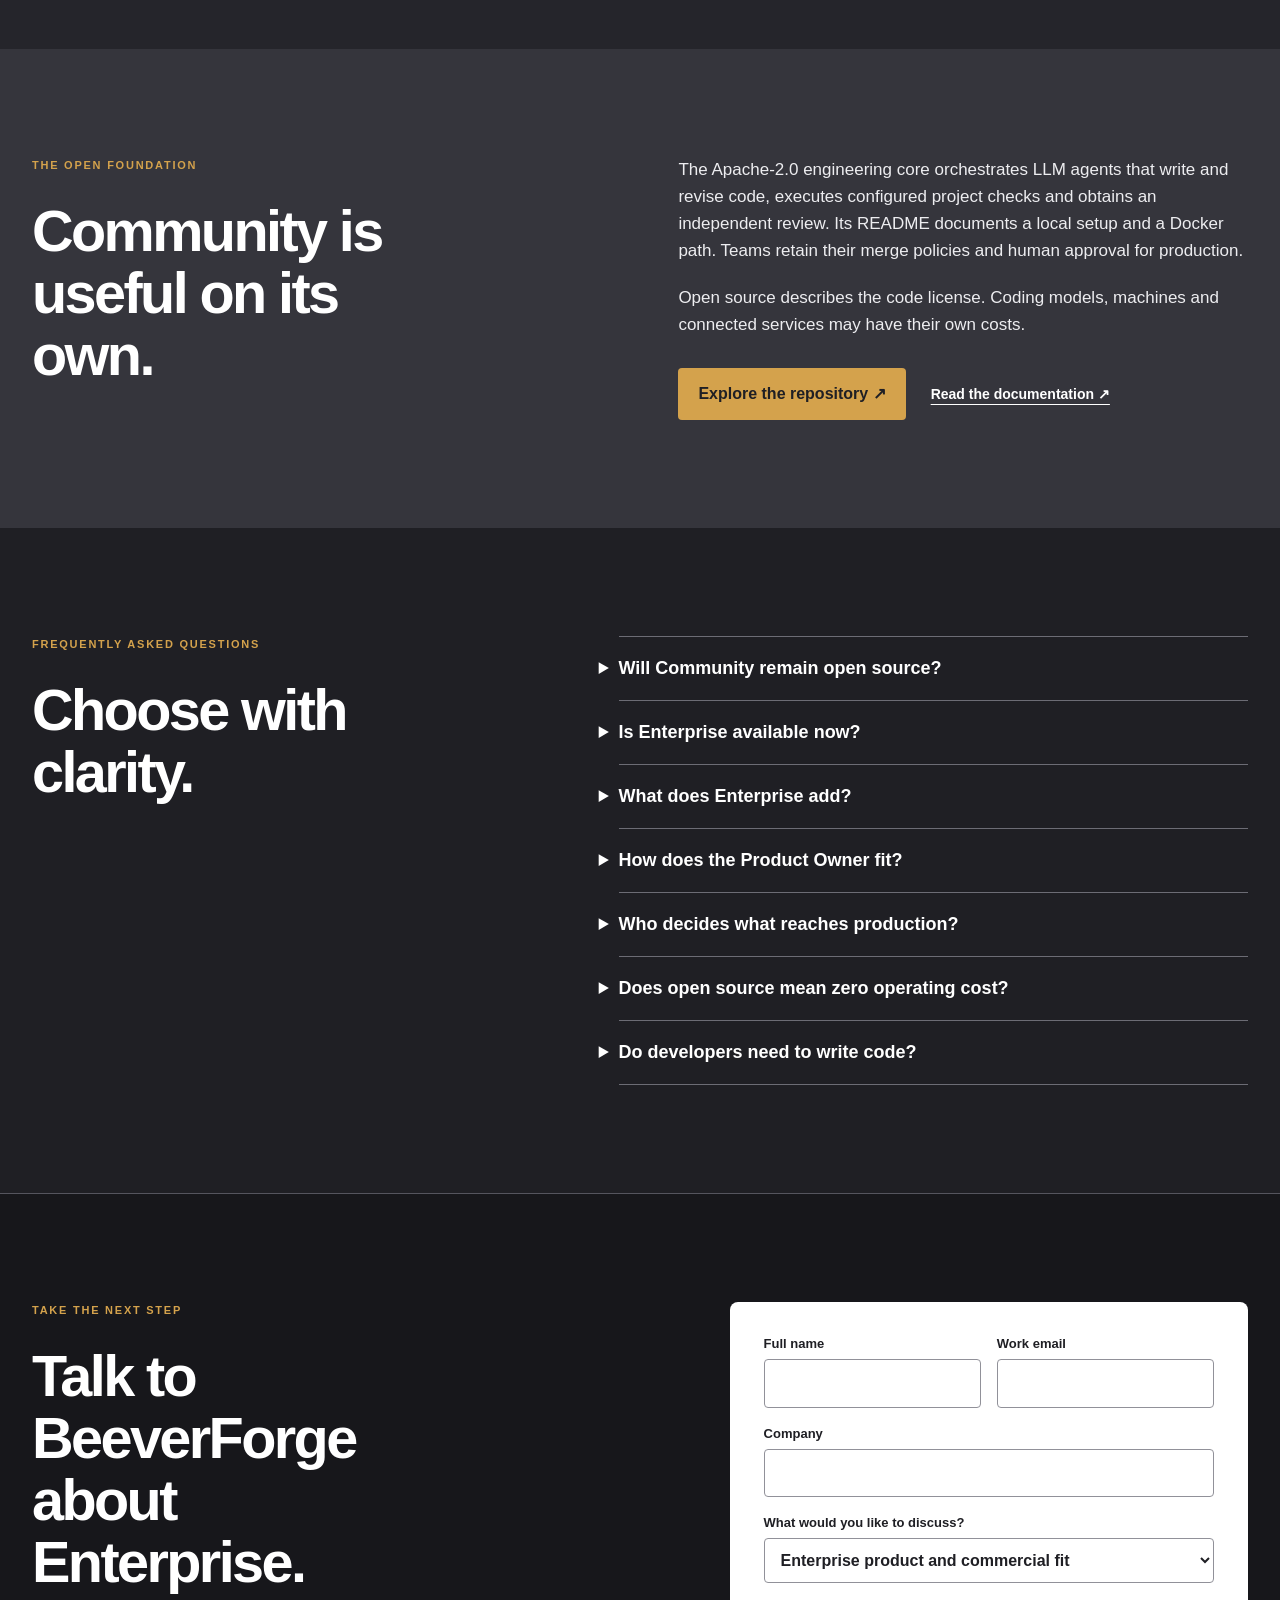
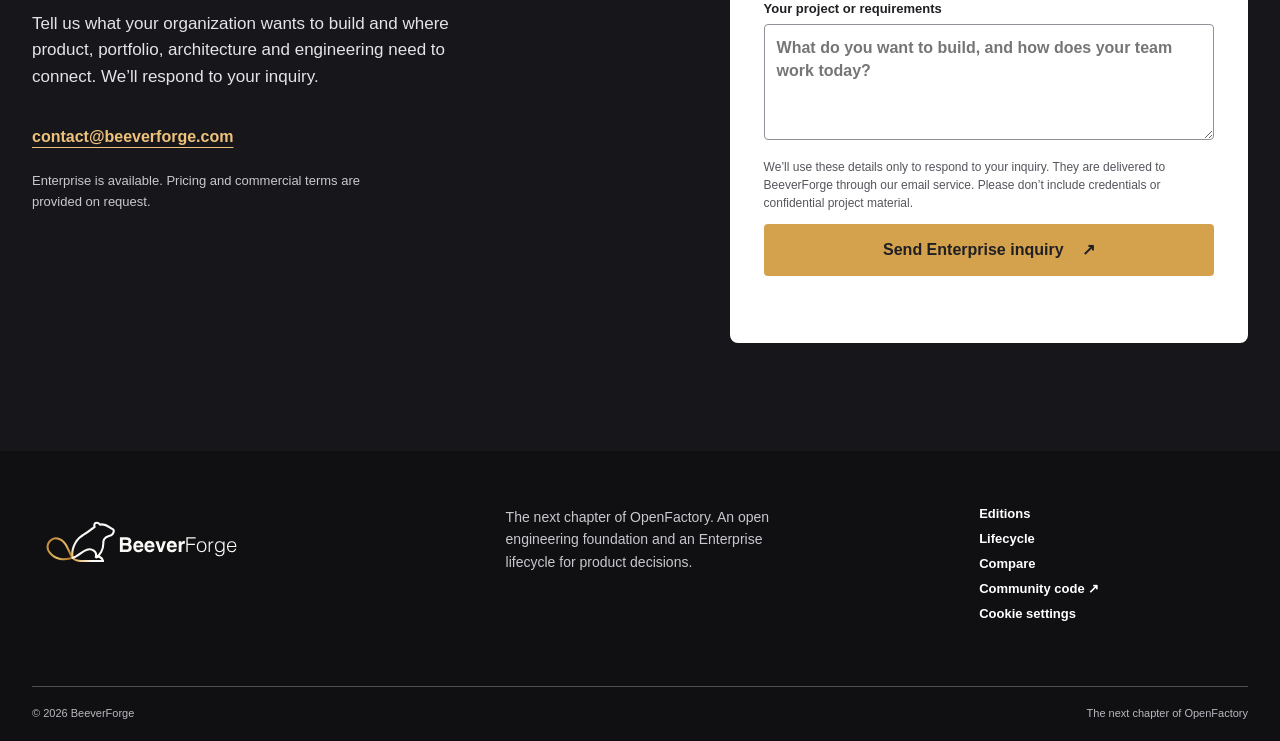
==== commit 2950e4a5: "Add consent-gated Google Analytics" ====
--- a/index.html
+++ b/index.html
@@ -135,7 +135,8 @@
 
     <section id="contact" class="section contact" aria-labelledby="contact-title"><div class="shell contact-layout"><div><p class="eyebrow">Take the next step</p><h2 id="contact-title">Talk to BeeverForge about Enterprise.</h2><p>Tell us what your organization wants to build and where product, portfolio, architecture and engineering need to connect. We’ll respond to your inquiry.</p><a class="contact-email" href="mailto:contact@beeverforge.com">contact@beeverforge.com</a><p class="contact-note">Enterprise is available. Pricing and commercial terms are provided on request.</p></div><form class="inquiry-form" data-inquiry-form data-endpoint="https://beeverforge-contact.80-pereira.workers.dev/contact" data-source="website" data-success-url="/thank-you/" data-pending-message="Sending your inquiry…" data-error-message="We could not send your inquiry. Please try again or email contact@beeverforge.com." data-unavailable-message="The inquiry form is being prepared. Please email contact@beeverforge.com."><div class="form-trap" aria-hidden="true"><label>Leave this field empty<input name="website" tabindex="-1" autocomplete="off"></label></div><div class="form-pair"><label for="final-name">Full name<input id="final-name" name="name" autocomplete="name" maxlength="120" required></label><label for="final-email">Work email<input id="final-email" name="email" type="email" autocomplete="email" maxlength="254" required></label></div><label for="final-company">Company<input id="final-company" name="company" autocomplete="organization" maxlength="160" required></label><label for="final-interest">What would you like to discuss?<select id="final-interest" name="interest"><option>Enterprise product and commercial fit</option><option>Prototype Builder</option><option>Portfolio Manager and Virtual Architect</option><option>SSO, RBAC and support</option></select></label><label for="final-message">Your project or requirements<textarea id="final-message" name="message" rows="4" minlength="10" maxlength="5000" placeholder="What do you want to build, and how does your team work today?" required></textarea></label><p class="form-privacy">We’ll use these details only to respond to your inquiry. They are delivered to BeeverForge through our email service. Please don’t include credentials or confidential project material.</p><button class="button button-gold" type="submit">Send Enterprise inquiry <span aria-hidden="true">↗</span></button><p class="form-status" role="status" aria-live="polite"></p></form></div></section>
   </main>
-  <footer class="site-footer"><div class="shell footer-grid"><img src="/assets/logo-dark.svg" alt="BeeverForge" width="240" height="74"><p>The next chapter of OpenFactory. An open engineering foundation and an Enterprise lifecycle for product decisions.</p><nav aria-label="Footer links"><a href="#editions">Editions</a><a href="#lifecycle">Lifecycle</a><a href="#comparison">Compare</a><a href="https://github.com/Open-Factory-Digital/openfactory-core">Community code ↗</a></nav></div><div class="shell footer-bottom"><span>© 2026 BeeverForge</span><span>The next chapter of OpenFactory</span></div></footer>
+  <aside class="consent-panel" data-consent-panel role="region" aria-live="polite" aria-labelledby="consent-title" hidden><div class="consent-copy"><p class="eyebrow">Cookie preferences</p><h2 id="consent-title">We use cookies.</h2><p>We use cookies to understand site traffic. Accept optional cookies or reject them. Choose Cookie settings for details.</p></div><div class="consent-actions"><button class="consent-reject" type="button" data-consent-reject>Reject optional</button><button class="consent-settings" type="button" data-consent-details-toggle aria-expanded="false" aria-controls="consent-details">Cookie settings</button><button class="button button-gold" type="button" data-consent-accept>Accept all</button></div><div class="consent-details" id="consent-details" data-consent-details hidden><h3>Cookie settings</h3><p><strong>Essential preference storage</strong> remembers your theme and cookie choice. It is always active.</p><label class="consent-toggle"><input type="checkbox" data-analytics-toggle><span><strong>Analytics cookies</strong><small>Optional · Google Analytics measures visits and how the site is used. The Analytics tag stays off unless you allow it.</small></span></label><div class="consent-detail-actions"><button class="consent-reject" type="button" data-consent-cancel>Cancel</button><button class="button button-gold" type="button" data-consent-save>Save choices</button></div></div></aside>
+  <footer class="site-footer"><div class="shell footer-grid"><img src="/assets/logo-dark.svg" alt="BeeverForge" width="240" height="74"><p>The next chapter of OpenFactory. An open engineering foundation and an Enterprise lifecycle for product decisions.</p><nav aria-label="Footer links"><a href="#editions">Editions</a><a href="#lifecycle">Lifecycle</a><a href="#comparison">Compare</a><a href="https://github.com/Open-Factory-Digital/openfactory-core">Community code ↗</a><button class="consent-link" type="button" data-consent-open>Cookie settings</button></nav></div><div class="shell footer-bottom"><span>© 2026 BeeverForge</span><span>The next chapter of OpenFactory</span></div></footer>
   <script src="/assets/final.js" defer></script>
   <script src="/assets/site.js" defer></script>
 </body>
--- a/assets/final.css
+++ b/assets/final.css
@@ -61,3 +61,13 @@
 @media(max-width:600px){:root[data-theme="light"] .journey .return-step{box-shadow:15px 0 #eeeef0,-15px 0 #eeeef0}}
 :root[data-theme="light"] .hero-aside li>span,:root[data-theme="light"] .capability-lines article>span,:root[data-theme="light"] .nav-cta span{color:#8a5c16}
 @media(max-width:350px){.header-inner{min-height:96px;padding-block:6px}.site-nav{top:99px}}
+/* Keep the language chevron comfortably inside the control on every viewport. */
+.language-picker{position:relative;display:block}.language-picker select{-webkit-appearance:none;appearance:none;min-width:118px;max-width:130px;padding-right:46px}.language-picker::after{content:"";position:absolute;right:26px;top:50%;width:6px;height:6px;border-right:2px solid currentColor;border-bottom:2px solid currentColor;transform:translateY(-70%) rotate(45deg);pointer-events:none}
+@media(max-width:600px){.brand img{width:138px}.language-picker select{min-width:112px;max-width:112px;padding:5px 46px 5px 8px}}
+[hidden]{display:none!important}
+.consent-panel{position:fixed;z-index:100;inset:auto 20px 20px;display:grid;grid-template-columns:minmax(0,1fr) auto;gap:28px;align-items:center;max-width:960px;margin-inline:auto;padding:24px 28px;background:#fff;color:#1f1f24;border:1px solid #b9b9c0;border-radius:8px;box-shadow:0 12px 42px #0006}
+.consent-copy .eyebrow{margin:0 0 9px;color:#805314}.consent-copy h2{margin:0;font-size:24px;letter-spacing:-.03em}.consent-copy>p:last-child{max-width:62ch;margin:9px 0 0;color:#45454c;font-size:14px;line-height:1.5}
+.consent-actions{display:flex;flex-wrap:wrap;gap:10px}.consent-actions button{min-height:46px;padding:11px 14px;font-size:13px}.consent-reject,.consent-settings{background:#fff;color:#1f1f24;border:1px solid #777780;border-radius:4px;font-weight:800}.consent-reject:hover,.consent-settings:hover{background:#f2f2f4}.consent-details{grid-column:1/-1;border-top:1px solid #d0d0d5;margin-top:2px;padding-top:18px}.consent-details h3{margin:0 0 8px;font-size:19px}.consent-details>p{margin:8px 0;color:#45454c;font-size:13px;line-height:1.5}.consent-toggle{display:flex;align-items:flex-start;gap:12px;margin-top:16px;padding:14px;border:1px solid #c6c6cc;border-radius:5px;cursor:pointer}.consent-toggle input{width:20px;height:20px;margin:2px 0 0;accent-color:#805314;flex:0 0 auto}.consent-toggle strong,.consent-toggle small{display:block}.consent-toggle small{margin-top:5px;color:#45454c;font-size:13px;line-height:1.5}.consent-detail-actions{display:flex;justify-content:flex-end;gap:10px;margin-top:16px}.consent-detail-actions button{min-height:44px;padding:10px 16px}.consent-link{justify-self:start;padding:0;border:0;background:none;color:inherit;text-align:left;font:inherit;cursor:pointer}.consent-link:hover{text-decoration:underline;text-underline-offset:4px}
+:root[data-theme="dark"] .consent-panel{background:#25252b;color:#fff;border-color:#66666f}.consent-panel .consent-copy>p:last-child{color:#e0e0e4}.consent-panel .consent-copy .eyebrow{color:#e6ba70}:root[data-theme="dark"] .consent-reject,:root[data-theme="dark"] .consent-settings{background:#25252b;color:#fff;border-color:#888891}:root[data-theme="dark"] .consent-reject:hover,:root[data-theme="dark"] .consent-settings:hover{background:#34343b}:root[data-theme="dark"] .consent-details{border-color:#66666f}:root[data-theme="dark"] .consent-details>p,:root[data-theme="dark"] .consent-toggle small{color:#e0e0e4}:root[data-theme="dark"] .consent-toggle{border-color:#66666f}
+@media(max-width:700px){.consent-panel{inset:auto 12px 12px;grid-template-columns:1fr;gap:17px;padding:20px}.consent-actions{display:grid;grid-template-columns:1fr 1fr}.consent-actions button{padding-inline:9px}}
+@media(max-width:380px){.consent-actions{grid-template-columns:1fr}}
